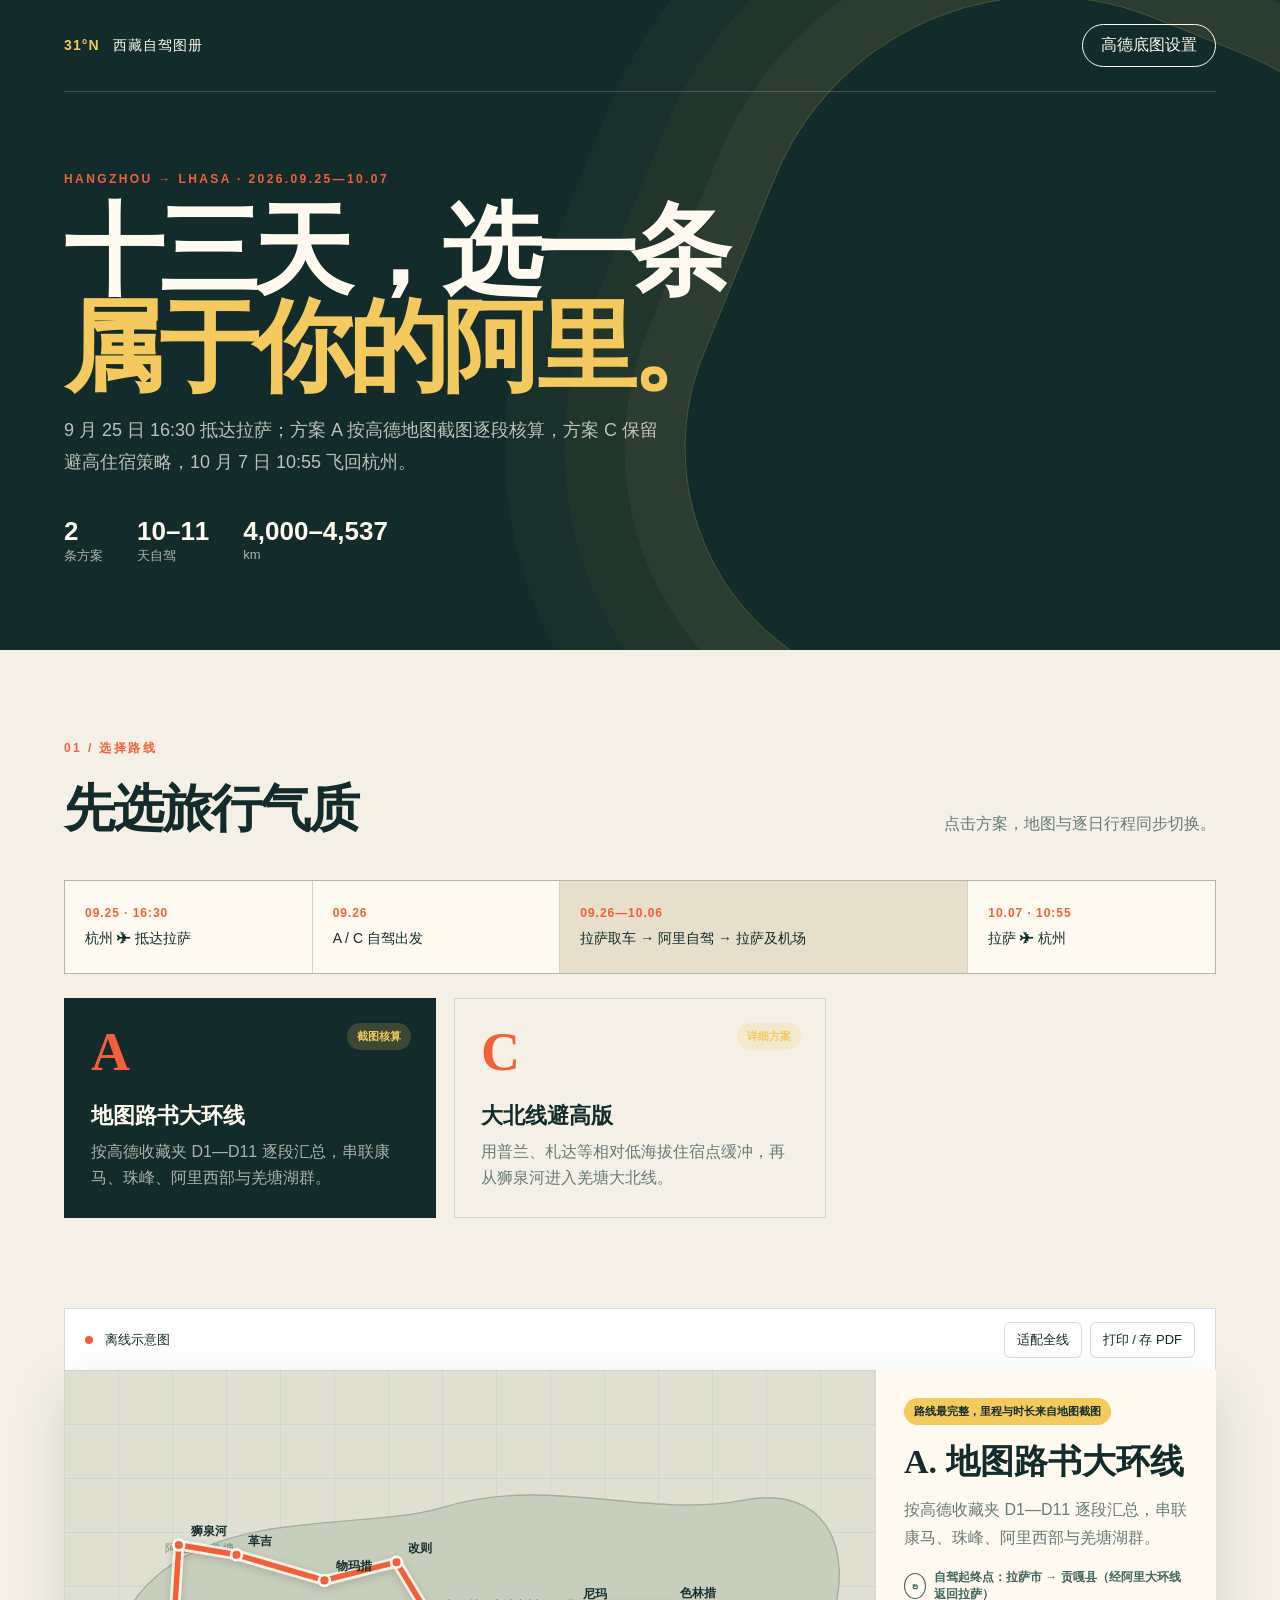
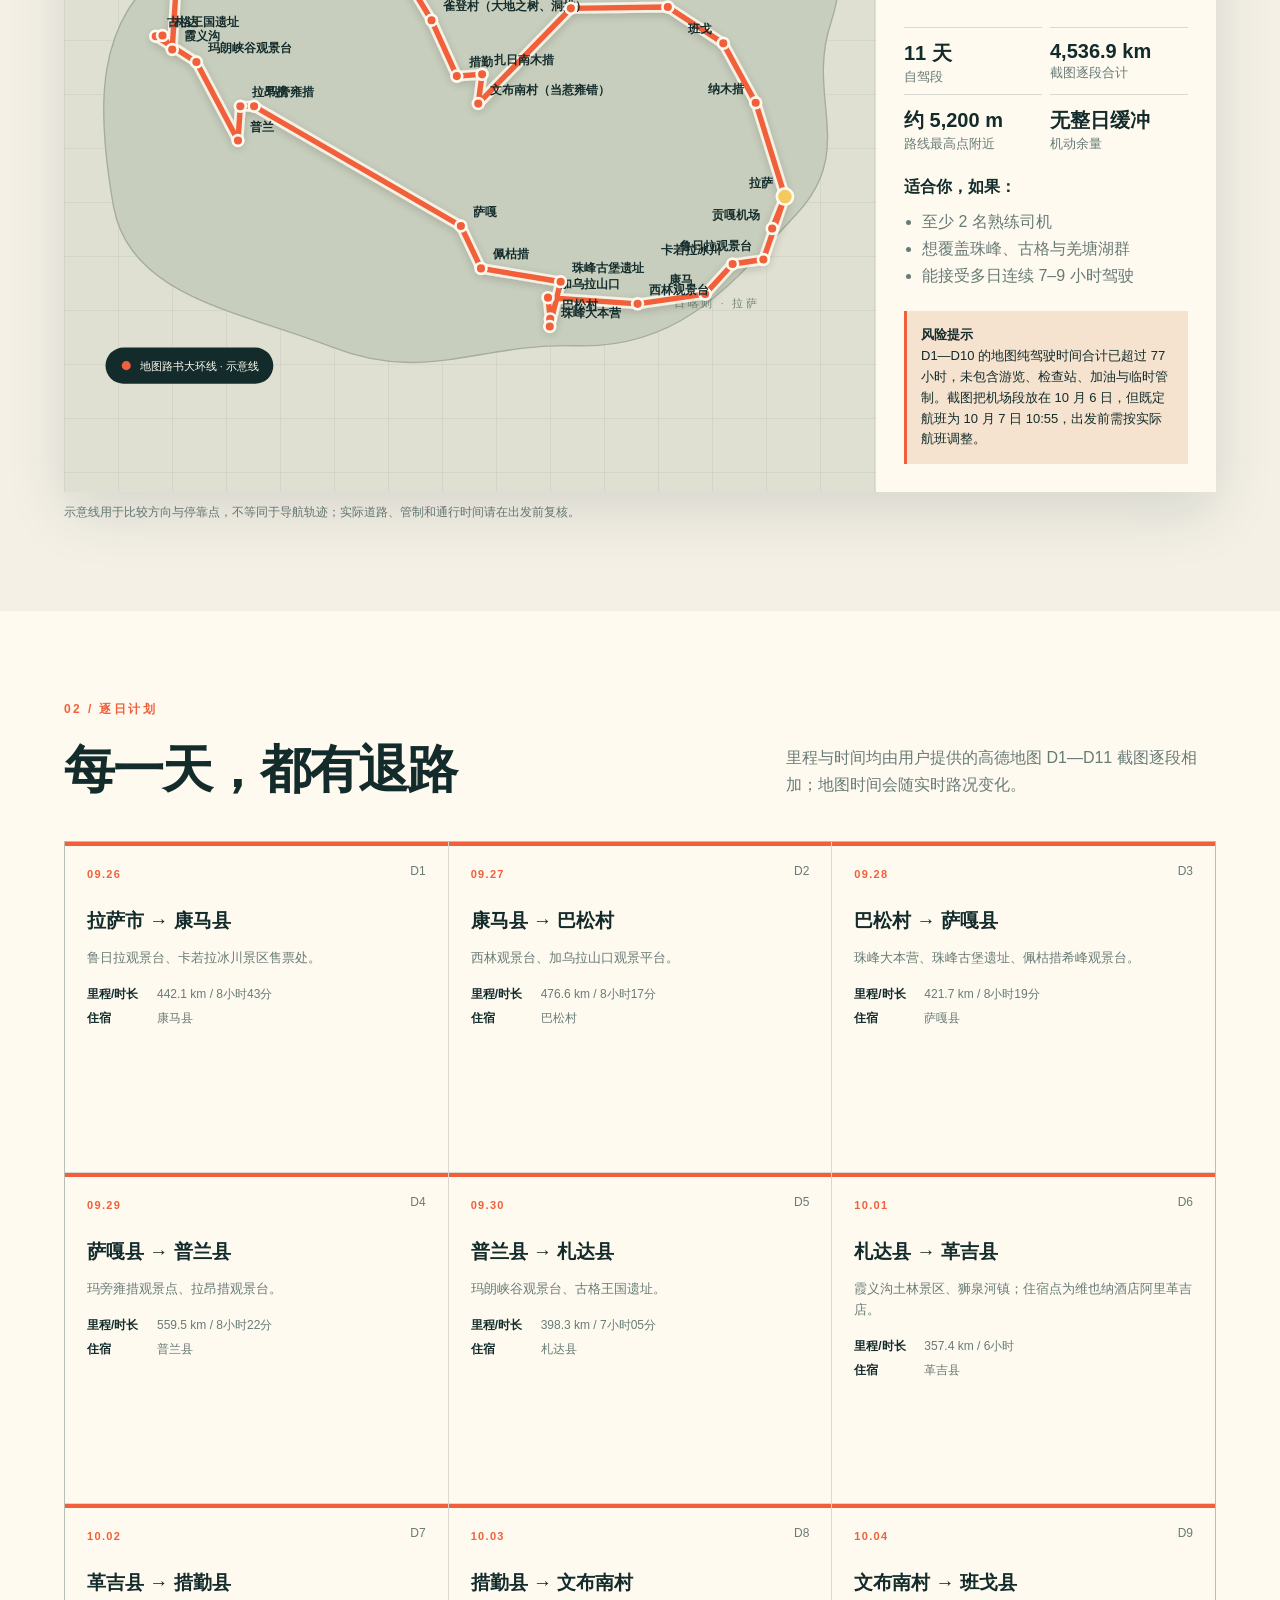
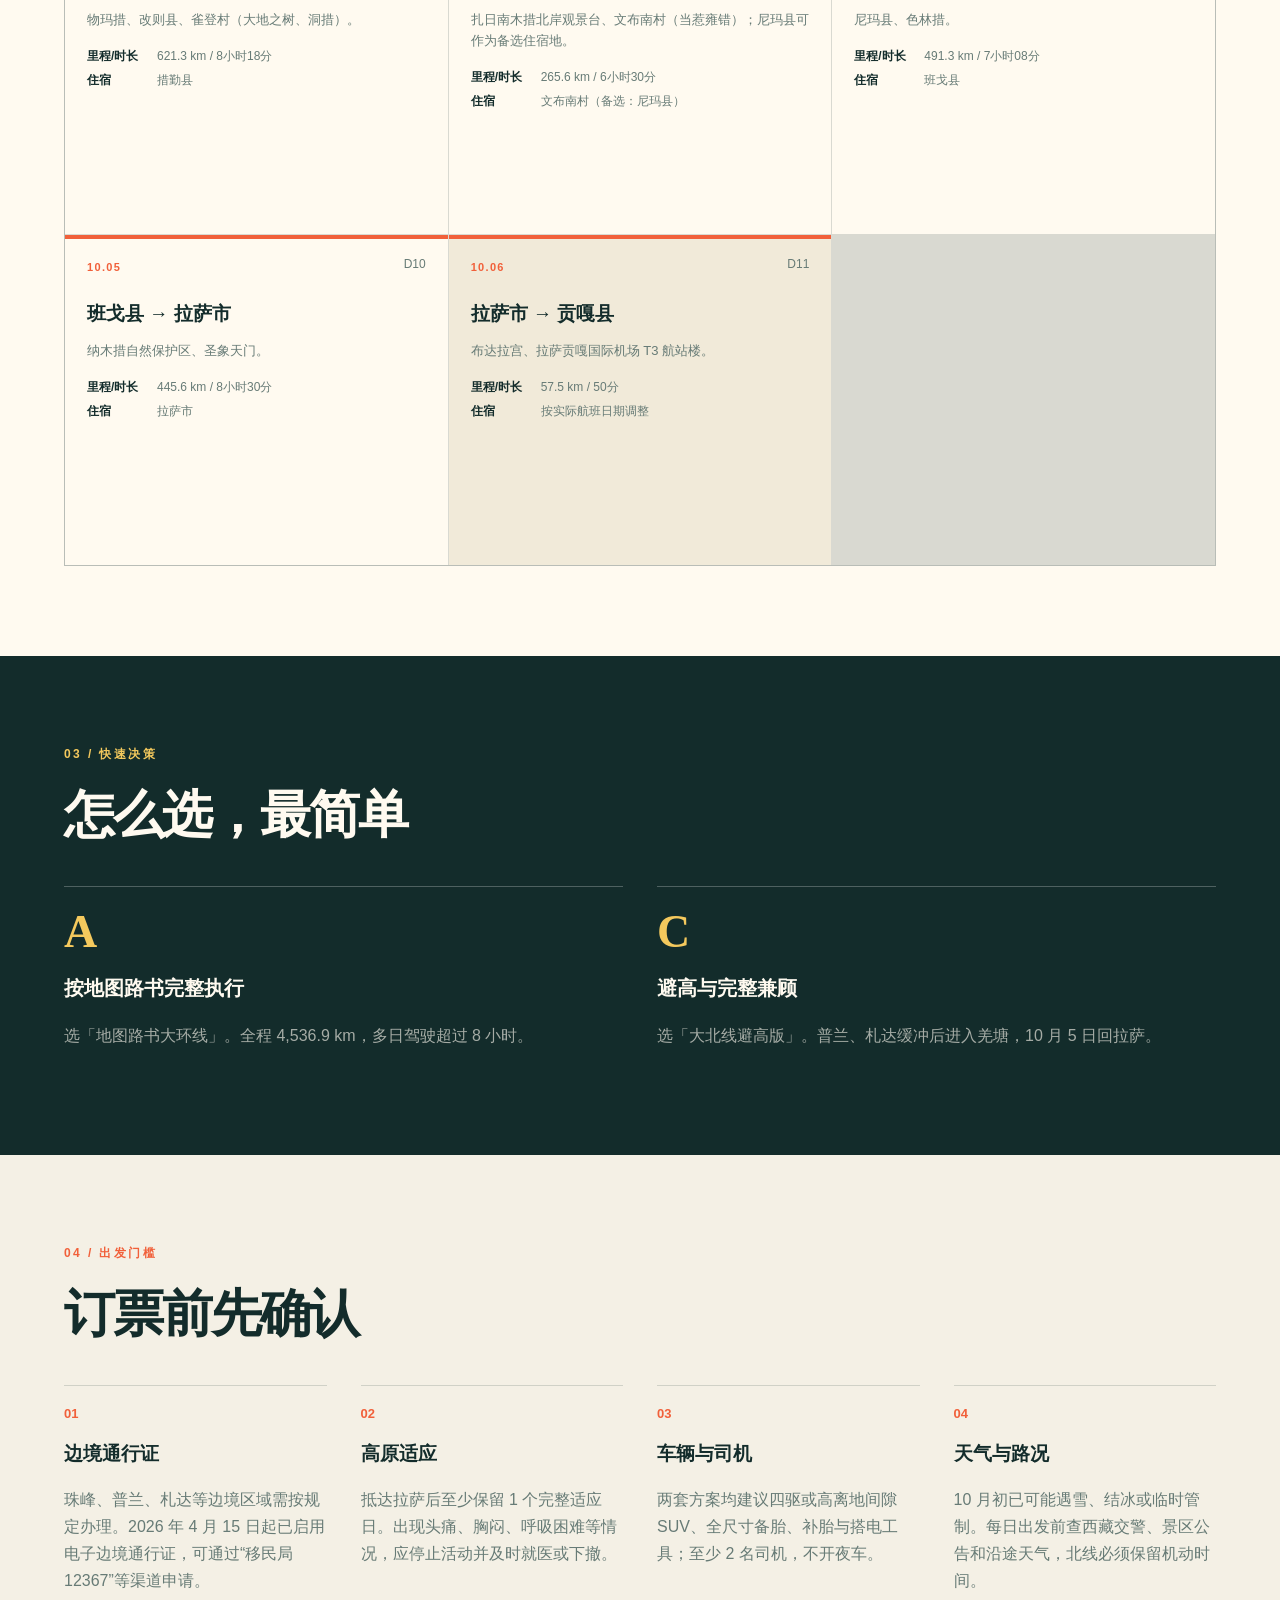
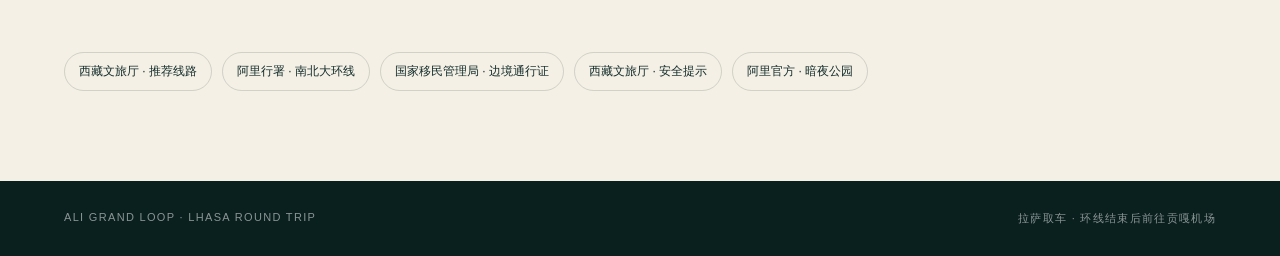
==== tibet/index.html @ b9cb6ad1 "更新西藏阿里自驾路书" ====
<!doctype html>
<html lang="zh-CN">
<head>
  <meta charset="utf-8">
  <meta name="viewport" content="width=device-width, initial-scale=1">
  <meta name="description" content="2026 年国庆杭州出发，拉萨落地自驾阿里大环线两方案对比图。">
  <title>阿里大环线 · 2 份路线选择</title>
  <link rel="preconnect" href="https://webapi.amap.com">
  <link rel="stylesheet" href="styles.css">
</head>
<body>
  <header class="hero">
    <nav class="topbar">
      <div class="brand"><span>31°N</span> 西藏自驾图册</div>
      <button class="ghost" id="amap-settings" type="button">高德底图设置</button>
    </nav>
    <div class="hero-copy">
      <p class="eyebrow">HANGZHOU → LHASA · 2026.09.25—10.07</p>
      <h1>十三天，选一条<br><em>属于你的阿里。</em></h1>
      <p class="lede">9 月 25 日 16:30 抵达拉萨；方案 A 按高德地图截图逐段核算，方案 C 保留避高住宿策略，10 月 7 日 10:55 飞回杭州。</p>
      <div class="hero-stats">
        <span><b>2</b> 条方案</span><span><b>10–11</b> 天自驾</span><span><b>4,000–4,537</b> km</span>
      </div>
    </div>
    <div class="contour" aria-hidden="true"></div>
  </header>

  <main>
    <section class="chooser" aria-labelledby="choose-title">
      <div class="section-head">
        <div><p class="section-no">01 / 选择路线</p><h2 id="choose-title">先选旅行气质</h2></div>
        <p>点击方案，地图与逐日行程同步切换。</p>
      </div>
      <div class="trip-frame" aria-label="固定交通时间框架">
        <div><b>09.25 · 16:30</b><span>杭州 ✈ 抵达拉萨</span></div>
        <div><b>09.26</b><span>A / C 自驾出发</span></div>
        <div class="drive-frame"><b>09.26—10.06</b><span>拉萨取车 → 阿里自驾 → 拉萨及机场</span></div>
        <div><b>10.07 · 10:55</b><span>拉萨 ✈ 杭州</span></div>
      </div>
      <div class="route-tabs" id="route-tabs" role="tablist"></div>
    </section>

    <section class="map-section" aria-label="路线地图">
      <div class="map-toolbar">
        <div>
          <span class="status-dot"></span>
          <span id="map-mode">离线示意图</span>
        </div>
        <div class="map-actions">
          <button id="fit-route" type="button">适配全线</button>
          <button id="print-route" type="button">打印 / 存 PDF</button>
        </div>
      </div>
      <div class="map-shell">
        <div id="schematic-map" aria-label="路线示意地图"></div>
        <div id="amap-container" hidden></div>
        <aside class="route-summary" id="route-summary"></aside>
      </div>
      <p class="map-note">示意线用于比较方向与停靠点，不等同于导航轨迹；实际道路、管制和通行时间请在出发前复核。</p>
    </section>

    <section class="itinerary" aria-labelledby="days-title">
      <div class="section-head">
        <div><p class="section-no">02 / 逐日计划</p><h2 id="days-title">每一天，都有退路</h2></div>
        <p id="itinerary-note"></p>
      </div>
      <div class="day-grid" id="day-grid"></div>
    </section>

    <section class="compare" aria-labelledby="compare-title">
      <div class="section-head light">
        <div><p class="section-no">03 / 快速决策</p><h2 id="compare-title">怎么选，最简单</h2></div>
      </div>
      <div class="compare-grid">
        <article><span>A</span><h3>按地图路书完整执行</h3><p>选「地图路书大环线」。全程 4,536.9 km，多日驾驶超过 8 小时。</p></article>
        <article><span>C</span><h3>避高与完整兼顾</h3><p>选「大北线避高版」。普兰、札达缓冲后进入羌塘，10 月 5 日回拉萨。</p></article>
      </div>
    </section>

    <section class="checklist" aria-labelledby="check-title">
      <div class="section-head">
        <div><p class="section-no">04 / 出发门槛</p><h2 id="check-title">订票前先确认</h2></div>
      </div>
      <div class="check-grid">
        <article><b>01</b><h3>边境通行证</h3><p>珠峰、普兰、札达等边境区域需按规定办理。2026 年 4 月 15 日起已启用电子边境通行证，可通过“移民局 12367”等渠道申请。</p></article>
        <article><b>02</b><h3>高原适应</h3><p>抵达拉萨后至少保留 1 个完整适应日。出现头痛、胸闷、呼吸困难等情况，应停止活动并及时就医或下撤。</p></article>
        <article><b>03</b><h3>车辆与司机</h3><p>两套方案均建议四驱或高离地间隙 SUV、全尺寸备胎、补胎与搭电工具；至少 2 名司机，不开夜车。</p></article>
        <article><b>04</b><h3>天气与路况</h3><p>10 月初已可能遇雪、结冰或临时管制。每日出发前查西藏交警、景区公告和沿途天气，北线必须保留机动时间。</p></article>
      </div>
      <div class="source-row">
        <a href="https://wlt.xizang.gov.cn/xwzx_69/wlyw/wldt/202507/t20250725_491772.html" target="_blank" rel="noreferrer">西藏文旅厅 · 推荐线路</a>
        <a href="https://al.gov.cn/info/1031/23190.htm" target="_blank" rel="noreferrer">阿里行署 · 南北大环线</a>
        <a href="https://s.nia.gov.cn/mps/bszy/dzbjtxz/blzy/202604/t20260414_1001.html" target="_blank" rel="noreferrer">国家移民管理局 · 边境通行证</a>
        <a href="https://wlt.xizang.gov.cn/xwzx_69/tzgg/202607/t20260716_550274.html" target="_blank" rel="noreferrer">西藏文旅厅 · 安全提示</a>
        <a href="https://jx.al.gov.cn/info/1842/31801.htm" target="_blank" rel="noreferrer">阿里官方 · 暗夜公园</a>
      </div>
    </section>
  </main>

  <footer><span>ALI GRAND LOOP · LHASA ROUND TRIP</span><span>拉萨取车 · 环线结束后前往贡嘎机场</span></footer>

  <dialog id="settings-dialog">
    <form method="dialog" id="settings-form">
      <button class="dialog-close" value="cancel" aria-label="关闭">×</button>
      <p class="section-no">可选增强</p>
      <h2>启用高德真实底图</h2>
      <p>密钥只保存在此浏览器的 localStorage。个人本地预览可用；公开部署请改用后端代理，避免暴露安全密钥。</p>
      <label>Web 端 Key<input id="amap-key" autocomplete="off" placeholder="在高德开放平台创建 Web 端 JS API Key"></label>
      <label>安全密钥 securityJsCode<input id="amap-secret" autocomplete="off" placeholder="与 Key 配套的安全密钥"></label>
      <div class="dialog-actions"><button value="cancel" class="ghost">继续用示意图</button><button value="default" id="enable-amap">启用高德</button></div>
      <p class="form-error" id="form-error" role="alert"></p>
    </form>
  </dialog>

  <script src="https://webapi.amap.com/loader.js"></script>
  <script src="app.js"></script>
</body>
</html>
---- tibet/styles.css ----
:root {
  --ink: #132c2b;
  --paper: #f4f0e5;
  --cream: #fffaf0;
  --orange: #f1603a;
  --yellow: #f4c95d;
  --blue: #467f8f;
  --green: #41675c;
  --muted: #677b76;
  --line: rgba(19, 44, 43, .16);
  --shadow: 0 20px 55px rgba(19, 44, 43, .13);
}

* { box-sizing: border-box; }
html { scroll-behavior: smooth; }
body { margin: 0; color: var(--ink); background: var(--paper); font-family: Inter, "PingFang SC", "Microsoft YaHei", sans-serif; }
button, input { font: inherit; }
button { cursor: pointer; }

.hero { min-height: 650px; color: #fffaf0; background: var(--ink); position: relative; overflow: hidden; padding: 0 max(5vw, 28px); }
.topbar { height: 92px; display: flex; align-items: center; justify-content: space-between; border-bottom: 1px solid rgba(255,255,255,.18); position: relative; z-index: 2; }
.brand { font-size: 14px; letter-spacing: .08em; text-transform: uppercase; }
.brand span { color: var(--yellow); font-weight: 800; margin-right: 8px; }
.ghost { border: 1px solid currentColor; color: inherit; background: transparent; border-radius: 999px; padding: 10px 18px; }
.hero-copy { position: relative; z-index: 2; width: min(760px, 92%); padding: 80px 0 70px; }
.eyebrow, .section-no { margin: 0 0 18px; color: var(--orange); font-size: 12px; font-weight: 800; letter-spacing: .2em; text-transform: uppercase; }
h1 { margin: 0; font-family: "Songti SC", STSong, serif; font-size: clamp(54px, 7.8vw, 108px); font-weight: 600; line-height: .96; letter-spacing: -.055em; }
h1 em { color: var(--yellow); font-style: normal; }
.lede { max-width: 610px; font-size: 18px; line-height: 1.8; color: rgba(255,250,240,.72); }
.hero-stats { display: flex; flex-wrap: wrap; gap: 12px 34px; margin-top: 38px; }
.hero-stats span { color: rgba(255,250,240,.65); font-size: 13px; }
.hero-stats b { display: block; color: #fffaf0; font-size: 26px; }
.contour { position: absolute; width: 730px; height: 730px; right: -170px; top: 18px; border: 1px solid rgba(244,201,93,.25); border-radius: 46% 54% 61% 39%; transform: rotate(22deg); box-shadow: 0 0 0 60px rgba(244,201,93,.05), 0 0 0 120px rgba(244,201,93,.035), 0 0 0 180px rgba(244,201,93,.025); }

main > section { padding: 90px max(5vw, 28px); }
.section-head { display: flex; justify-content: space-between; align-items: end; gap: 30px; margin-bottom: 36px; }
.section-head h2, dialog h2 { margin: 0; font-family: "Songti SC", STSong, serif; font-size: clamp(34px, 4vw, 58px); font-weight: 600; letter-spacing: -.04em; }
.section-head > p { max-width: 430px; margin: 0 0 7px; color: var(--muted); line-height: 1.7; }
.trip-frame { display: grid; grid-template-columns: 1fr 1fr 1.65fr 1fr; gap: 1px; margin: 0 0 24px; background: var(--line); border: 1px solid var(--line); }
.trip-frame div { min-height: 92px; padding: 18px 20px; background: var(--cream); display: flex; flex-direction: column; justify-content: center; gap: 8px; }
.trip-frame .drive-frame { background: #e7dfcb; }
.trip-frame b { color: var(--orange); font-size: 12px; letter-spacing: .08em; }
.trip-frame span { font-size: 14px; line-height: 1.45; }
.route-tabs { display: grid; grid-template-columns: repeat(3, 1fr); gap: 18px; }
.route-tab { text-align: left; min-height: 220px; border: 1px solid var(--line); background: transparent; padding: 26px; color: var(--ink); transition: .2s ease; position: relative; }
.route-tab:hover { transform: translateY(-4px); box-shadow: var(--shadow); }
.route-tab[aria-selected="true"] { color: var(--cream); background: var(--ink); border-color: var(--ink); }
.route-tab .letter { font: 700 54px/1 "Songti SC", serif; color: var(--orange); }
.route-tab h3 { margin: 22px 0 8px; font-size: 22px; }
.route-tab p { margin: 0; color: var(--muted); line-height: 1.6; }
.route-tab[aria-selected="true"] p { color: rgba(255,250,240,.65); }
.route-tab .tag { position: absolute; top: 24px; right: 24px; padding: 6px 10px; border-radius: 999px; background: rgba(244,201,93,.18); color: var(--yellow); font-size: 11px; font-weight: 800; }

.map-section { padding-top: 0; }
.map-toolbar { height: 62px; background: #fff; border: 1px solid var(--line); border-bottom: 0; display: flex; align-items: center; justify-content: space-between; padding: 0 20px; font-size: 13px; }
.status-dot { display: inline-block; width: 8px; height: 8px; background: var(--orange); border-radius: 50%; margin-right: 8px; }
.map-actions { display: flex; gap: 8px; }
.map-actions button { border: 1px solid var(--line); background: #fff; border-radius: 6px; padding: 8px 12px; color: var(--ink); }
.map-shell { min-height: 660px; background: #ded8c7; position: relative; display: grid; grid-template-columns: minmax(0, 1fr) 340px; overflow: hidden; box-shadow: var(--shadow); }
#schematic-map, #amap-container { min-height: 660px; position: relative; }
#schematic-map { background: #dfe0d2; overflow: hidden; }
#schematic-map::before { content: ""; position: absolute; inset: 0; background-image: linear-gradient(rgba(19,44,43,.06) 1px, transparent 1px), linear-gradient(90deg, rgba(19,44,43,.06) 1px, transparent 1px); background-size: 54px 54px; }
.map-svg { width: 100%; height: 100%; min-height: 660px; display: block; position: relative; z-index: 1; }
.route-summary { background: var(--cream); padding: 28px; z-index: 3; overflow: auto; }
.route-summary .badge { display: inline-flex; padding: 6px 10px; background: var(--yellow); font-size: 11px; font-weight: 800; border-radius: 999px; }
.route-summary h3 { margin: 18px 0 10px; font-family: "Songti SC", serif; font-size: 34px; line-height: 1.1; }
.route-summary .desc { color: var(--muted); line-height: 1.7; }
.round-trip { display: flex; align-items: center; gap: 8px; margin: 18px 0 0; font-size: 12px; font-weight: 800; color: var(--green); }
.round-trip::before { content: "↻"; width: 24px; height: 24px; display: grid; place-items: center; border: 1px solid currentColor; border-radius: 50%; }
.metric-row { display: grid; grid-template-columns: 1fr 1fr; gap: 8px; margin: 24px 0; }
.metric { border-top: 1px solid var(--line); padding-top: 12px; }
.metric b { display: block; font-size: 20px; }
.metric small { color: var(--muted); }
.route-summary h4 { margin: 24px 0 10px; }
.route-summary ul { margin: 0; padding-left: 18px; color: var(--muted); line-height: 1.7; }
.route-summary .warning { margin-top: 22px; padding: 14px; background: #f5e2cf; border-left: 3px solid var(--orange); font-size: 13px; line-height: 1.6; }
.map-note { color: var(--muted); font-size: 12px; margin: 12px 0 0; }

.itinerary { background: var(--cream); }
.day-grid { display: grid; grid-template-columns: repeat(3, minmax(0, 1fr)); gap: 1px; background: var(--line); border: 1px solid var(--line); }
.day-card { min-height: 330px; padding: 22px; background: var(--cream); position: relative; }
.day-card::before { content: ""; position: absolute; top: 0; left: 0; right: 0; height: 4px; background: var(--route-color); }
.day-card .date { color: var(--orange); font-size: 11px; letter-spacing: .12em; font-weight: 800; }
.day-card .day-no { float: right; color: var(--muted); font-size: 12px; }
.day-card h3 { margin: 26px 0 9px; font-size: 19px; line-height: 1.42; }
.day-card p { color: var(--muted); font-size: 13px; line-height: 1.6; }
.day-card .detail-list { display: grid; gap: 7px; margin-top: 17px; font-size: 12px; }
.day-card .detail-list div { display: grid; grid-template-columns: 62px 1fr; gap: 8px; }
.day-card .detail-list b { color: var(--ink); }
.day-card .detail-list span { color: var(--muted); line-height: 1.45; }
.day-card .strategy { margin: 16px 0 0; padding: 10px 11px; background: #edf0e8; color: var(--green); border-left: 2px solid var(--green); font-size: 12px; line-height: 1.55; }
.day-card.transit { background: #f1ead9; }
.day-card.buffer { background: #e4ece8; }

.compare { background: var(--ink); color: var(--cream); }
.section-head.light .section-no { color: var(--yellow); }
.compare-grid { display: grid; grid-template-columns: repeat(2, 1fr); gap: 34px; }
.compare-grid article { border-top: 1px solid rgba(255,255,255,.25); padding-top: 22px; }
.compare-grid span { color: var(--yellow); font: 600 46px/1 "Songti SC", serif; }
.compare-grid h3 { font-size: 20px; }
.compare-grid p { color: rgba(255,250,240,.62); line-height: 1.7; }
.check-grid { display: grid; grid-template-columns: repeat(4, 1fr); gap: 34px; }
.check-grid article { border-top: 1px solid var(--line); padding-top: 18px; }
.check-grid b { color: var(--orange); font-size: 13px; }
.check-grid p { color: var(--muted); line-height: 1.7; }
.source-row { display: flex; flex-wrap: wrap; gap: 10px; margin-top: 42px; }
.source-row a { color: var(--ink); text-decoration: none; padding: 10px 14px; border: 1px solid var(--line); border-radius: 999px; font-size: 12px; }
.source-row a:hover { border-color: var(--orange); color: var(--orange); }
footer { display: flex; justify-content: space-between; gap: 20px; padding: 30px max(5vw, 28px); background: #0a201f; color: rgba(255,255,255,.52); font-size: 11px; letter-spacing: .12em; }

dialog { width: min(560px, calc(100vw - 32px)); border: 0; padding: 34px; color: var(--ink); background: var(--cream); box-shadow: 0 30px 80px rgba(0,0,0,.28); }
dialog::backdrop { background: rgba(8,28,27,.7); backdrop-filter: blur(5px); }
dialog p { color: var(--muted); line-height: 1.6; }
dialog label { display: block; margin: 20px 0; font-weight: 700; }
dialog input { display: block; width: 100%; margin-top: 8px; border: 1px solid var(--line); background: #fff; padding: 13px; }
.dialog-close { position: absolute; right: 18px; top: 14px; border: 0; background: transparent; font-size: 26px; }
.dialog-actions { display: flex; justify-content: flex-end; gap: 10px; margin-top: 26px; }
.dialog-actions button { border: 1px solid var(--ink); background: var(--ink); color: var(--cream); border-radius: 999px; padding: 11px 18px; }
.dialog-actions .ghost { background: transparent; color: var(--ink); }
.form-error { min-height: 20px; color: #a73324; font-size: 12px; }

@media (max-width: 980px) {
  .route-tabs, .compare-grid { grid-template-columns: 1fr; }
  .trip-frame { grid-template-columns: 1fr 1fr; }
  .map-shell { grid-template-columns: 1fr; }
  .route-summary { max-height: none; }
  .day-grid { grid-template-columns: repeat(2, 1fr); }
  .check-grid { grid-template-columns: repeat(2, 1fr); }
  .contour { right: -430px; }
}
@media (max-width: 620px) {
  .hero { min-height: 600px; }
  .hero-copy { padding-top: 70px; }
  .topbar { height: 74px; }
  .section-head { align-items: start; flex-direction: column; }
  .day-grid, .check-grid { grid-template-columns: 1fr; }
  .trip-frame { grid-template-columns: 1fr; }
  .trip-frame div { min-height: 76px; }
  .day-card { min-height: 290px; }
  .map-actions button:first-child { display: none; }
  footer { flex-direction: column; }
}

@media print {
  .hero { min-height: 0; padding-bottom: 28px; }
  .hero-copy { padding: 35px 0; }
  .topbar, .route-tabs, .map-toolbar, .compare, .checklist, footer { display: none !important; }
  main > section { padding: 24px; }
  .chooser { padding-bottom: 0; }
  .chooser .section-head { margin-bottom: 0; }
  .map-shell { min-height: 470px; grid-template-columns: 1fr 280px; box-shadow: none; }
  #schematic-map, #amap-container, .map-svg { min-height: 470px; }
  .day-grid { grid-template-columns: repeat(3, 1fr); }
  .day-card { min-height: 260px; padding: 14px; break-inside: avoid; }
}
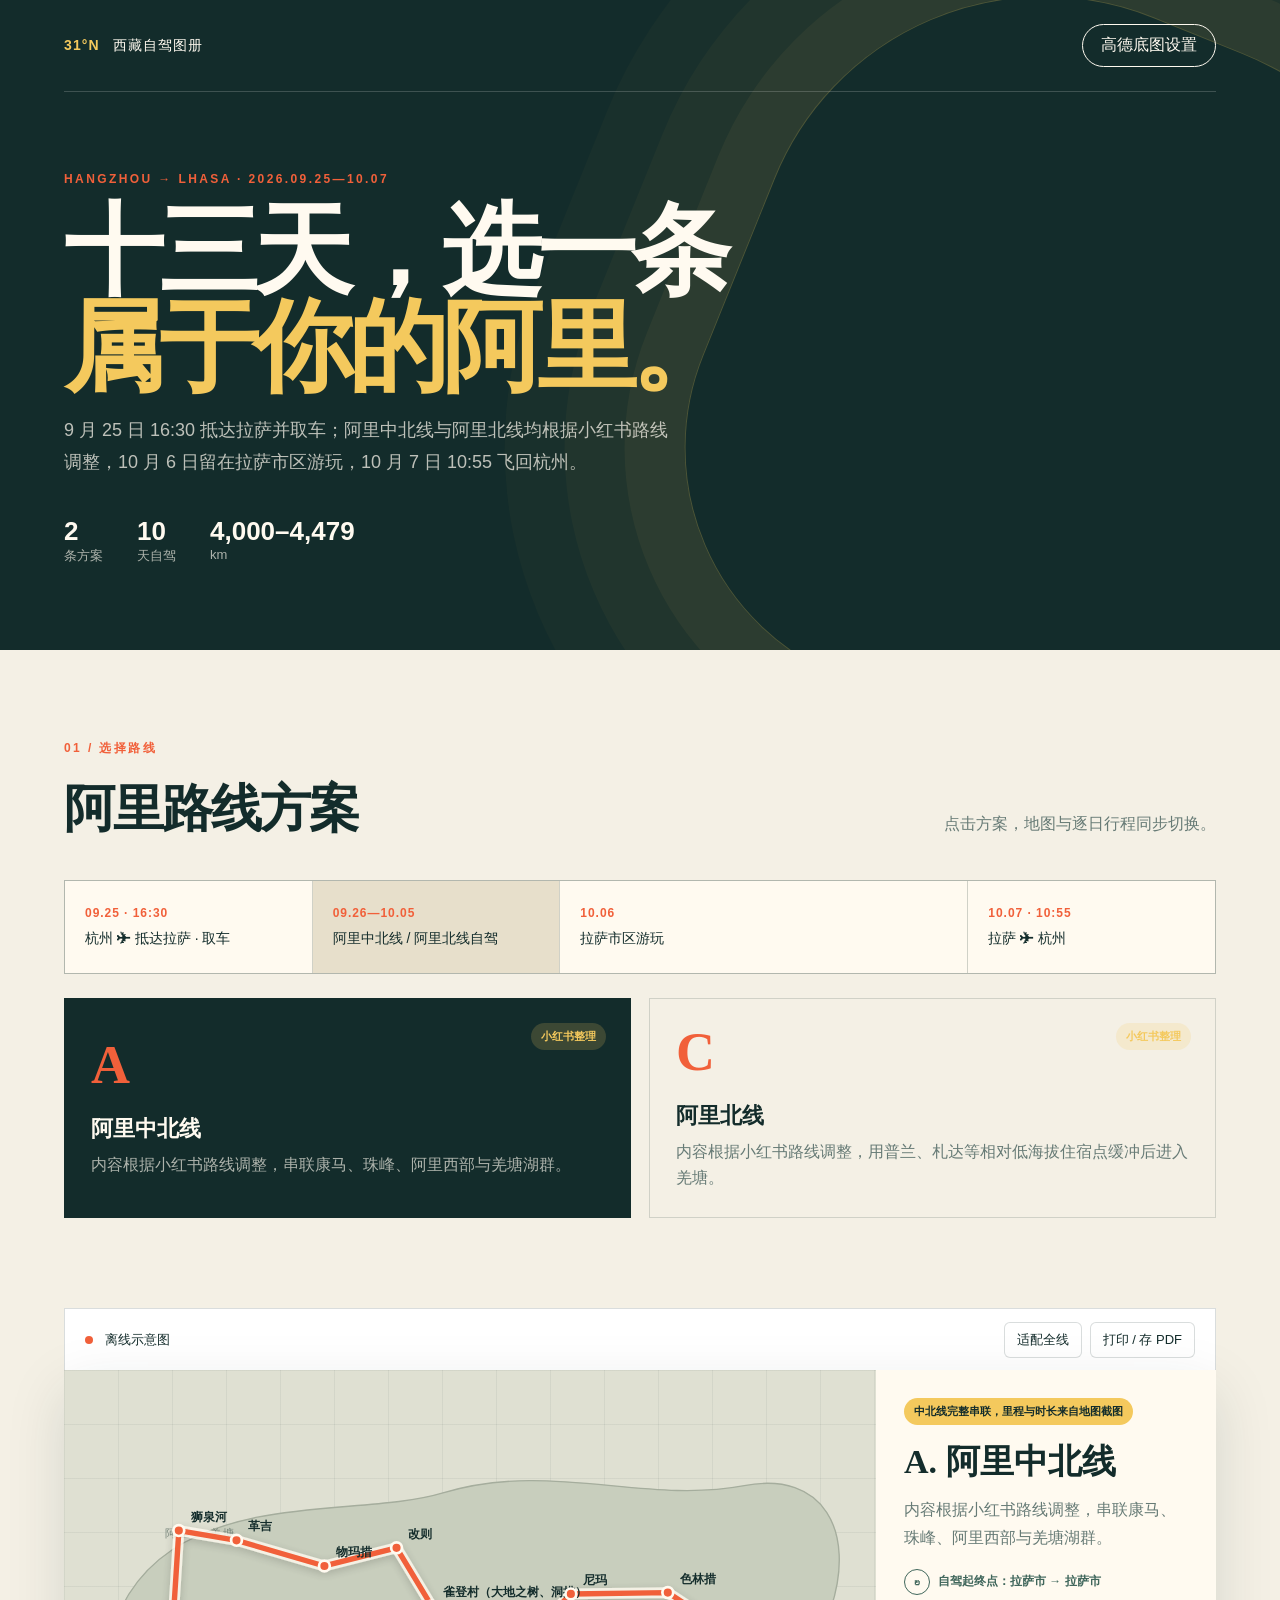
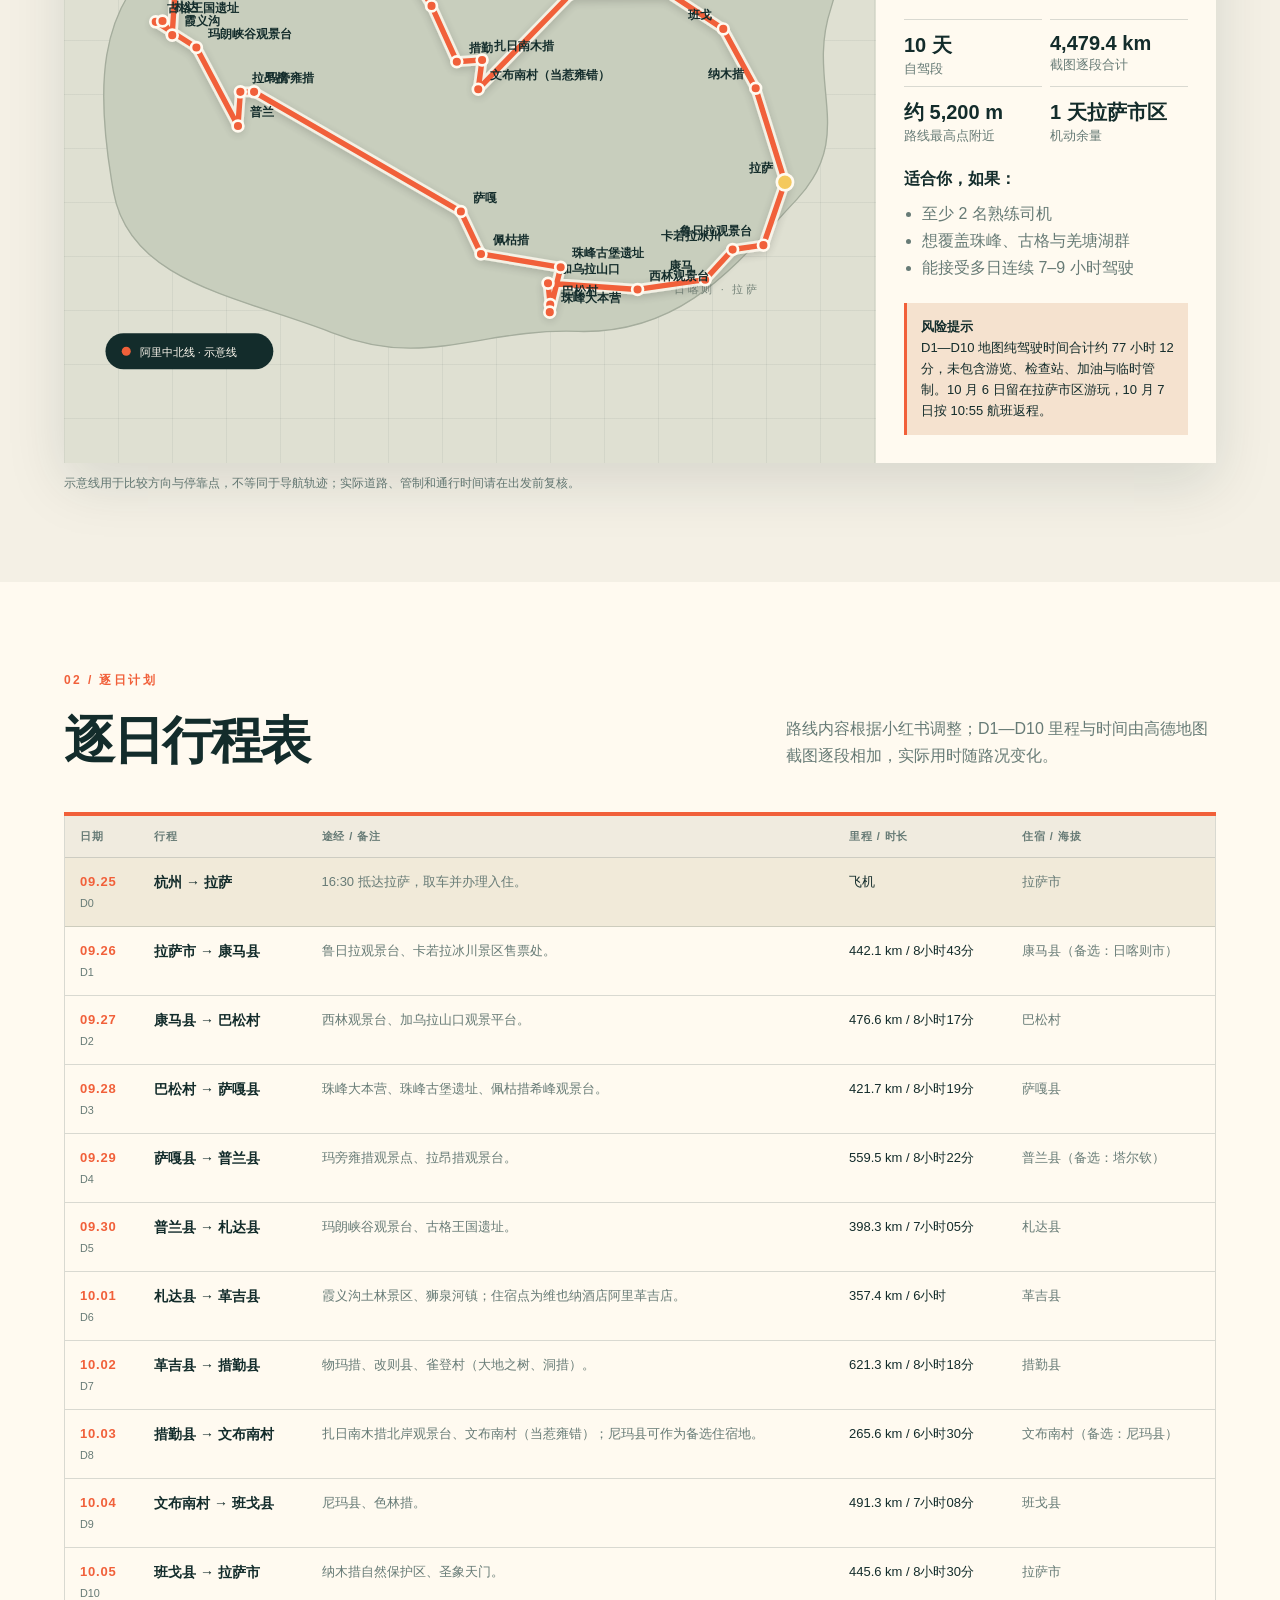
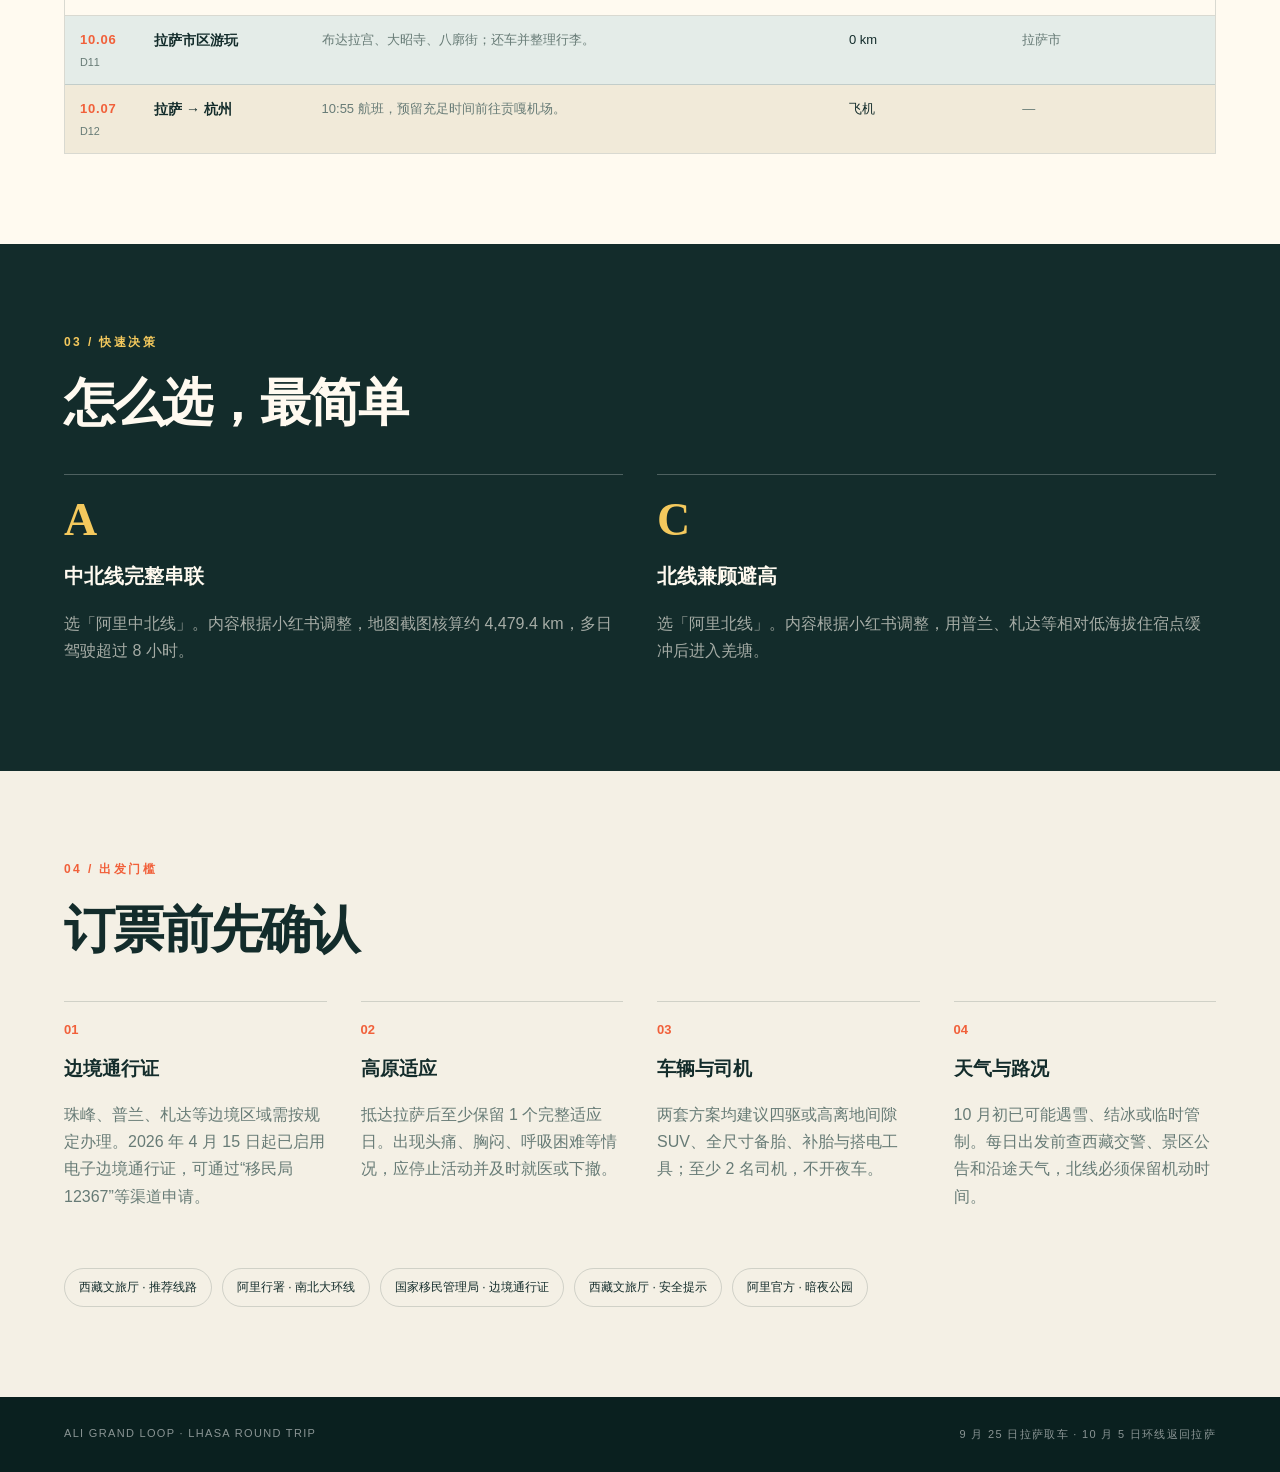
==== commit 2943e028: "更新阿里自驾路线与逐日行程表" ====
--- a/tibet/index.html
+++ b/tibet/index.html
@@ -17,9 +17,9 @@
     <div class="hero-copy">
       <p class="eyebrow">HANGZHOU → LHASA · 2026.09.25—10.07</p>
       <h1>十三天，选一条<br><em>属于你的阿里。</em></h1>
-      <p class="lede">9 月 25 日 16:30 抵达拉萨；方案 A 按高德地图截图逐段核算，方案 C 保留避高住宿策略，10 月 7 日 10:55 飞回杭州。</p>
+      <p class="lede">9 月 25 日 16:30 抵达拉萨并取车；阿里中北线与阿里北线均根据小红书路线调整，10 月 6 日留在拉萨市区游玩，10 月 7 日 10:55 飞回杭州。</p>
       <div class="hero-stats">
-        <span><b>2</b> 条方案</span><span><b>10–11</b> 天自驾</span><span><b>4,000–4,537</b> km</span>
+        <span><b>2</b> 条方案</span><span><b>10</b> 天自驾</span><span><b>4,000–4,479</b> km</span>
       </div>
     </div>
     <div class="contour" aria-hidden="true"></div>
@@ -28,13 +28,13 @@
   <main>
     <section class="chooser" aria-labelledby="choose-title">
       <div class="section-head">
-        <div><p class="section-no">01 / 选择路线</p><h2 id="choose-title">先选旅行气质</h2></div>
+        <div><p class="section-no">01 / 选择路线</p><h2 id="choose-title">阿里路线方案</h2></div>
         <p>点击方案，地图与逐日行程同步切换。</p>
       </div>
       <div class="trip-frame" aria-label="固定交通时间框架">
-        <div><b>09.25 · 16:30</b><span>杭州 ✈ 抵达拉萨</span></div>
-        <div><b>09.26</b><span>A / C 自驾出发</span></div>
-        <div class="drive-frame"><b>09.26—10.06</b><span>拉萨取车 → 阿里自驾 → 拉萨及机场</span></div>
+        <div><b>09.25 · 16:30</b><span>杭州 ✈ 抵达拉萨 · 取车</span></div>
+        <div class="drive-frame"><b>09.26—10.05</b><span>阿里中北线 / 阿里北线自驾</span></div>
+        <div><b>10.06</b><span>拉萨市区游玩</span></div>
         <div><b>10.07 · 10:55</b><span>拉萨 ✈ 杭州</span></div>
       </div>
       <div class="route-tabs" id="route-tabs" role="tablist"></div>
@@ -61,10 +61,10 @@
 
     <section class="itinerary" aria-labelledby="days-title">
       <div class="section-head">
-        <div><p class="section-no">02 / 逐日计划</p><h2 id="days-title">每一天，都有退路</h2></div>
+        <div><p class="section-no">02 / 逐日计划</p><h2 id="days-title">逐日行程表</h2></div>
         <p id="itinerary-note"></p>
       </div>
-      <div class="day-grid" id="day-grid"></div>
+      <div id="day-grid"></div>
     </section>
 
     <section class="compare" aria-labelledby="compare-title">
@@ -72,8 +72,8 @@
         <div><p class="section-no">03 / 快速决策</p><h2 id="compare-title">怎么选，最简单</h2></div>
       </div>
       <div class="compare-grid">
-        <article><span>A</span><h3>按地图路书完整执行</h3><p>选「地图路书大环线」。全程 4,536.9 km，多日驾驶超过 8 小时。</p></article>
-        <article><span>C</span><h3>避高与完整兼顾</h3><p>选「大北线避高版」。普兰、札达缓冲后进入羌塘，10 月 5 日回拉萨。</p></article>
+        <article><span>A</span><h3>中北线完整串联</h3><p>选「阿里中北线」。内容根据小红书调整，地图截图核算约 4,479.4 km，多日驾驶超过 8 小时。</p></article>
+        <article><span>C</span><h3>北线兼顾避高</h3><p>选「阿里北线」。内容根据小红书调整，用普兰、札达等相对低海拔住宿点缓冲后进入羌塘。</p></article>
       </div>
     </section>
 
@@ -97,7 +97,7 @@
     </section>
   </main>
 
-  <footer><span>ALI GRAND LOOP · LHASA ROUND TRIP</span><span>拉萨取车 · 环线结束后前往贡嘎机场</span></footer>
+  <footer><span>ALI GRAND LOOP · LHASA ROUND TRIP</span><span>9 月 25 日拉萨取车 · 10 月 5 日环线返回拉萨</span></footer>
 
   <dialog id="settings-dialog">
     <form method="dialog" id="settings-form">
--- a/tibet/styles.css
+++ b/tibet/styles.css
@@ -41,7 +41,7 @@
 .trip-frame .drive-frame { background: #e7dfcb; }
 .trip-frame b { color: var(--orange); font-size: 12px; letter-spacing: .08em; }
 .trip-frame span { font-size: 14px; line-height: 1.45; }
-.route-tabs { display: grid; grid-template-columns: repeat(3, 1fr); gap: 18px; }
+.route-tabs { display: grid; grid-template-columns: repeat(2, 1fr); gap: 18px; }
 .route-tab { text-align: left; min-height: 220px; border: 1px solid var(--line); background: transparent; padding: 26px; color: var(--ink); transition: .2s ease; position: relative; }
 .route-tab:hover { transform: translateY(-4px); box-shadow: var(--shadow); }
 .route-tab[aria-selected="true"] { color: var(--cream); background: var(--ink); border-color: var(--ink); }
@@ -77,20 +77,20 @@
 .map-note { color: var(--muted); font-size: 12px; margin: 12px 0 0; }
 
 .itinerary { background: var(--cream); }
-.day-grid { display: grid; grid-template-columns: repeat(3, minmax(0, 1fr)); gap: 1px; background: var(--line); border: 1px solid var(--line); }
-.day-card { min-height: 330px; padding: 22px; background: var(--cream); position: relative; }
-.day-card::before { content: ""; position: absolute; top: 0; left: 0; right: 0; height: 4px; background: var(--route-color); }
-.day-card .date { color: var(--orange); font-size: 11px; letter-spacing: .12em; font-weight: 800; }
-.day-card .day-no { float: right; color: var(--muted); font-size: 12px; }
-.day-card h3 { margin: 26px 0 9px; font-size: 19px; line-height: 1.42; }
-.day-card p { color: var(--muted); font-size: 13px; line-height: 1.6; }
-.day-card .detail-list { display: grid; gap: 7px; margin-top: 17px; font-size: 12px; }
-.day-card .detail-list div { display: grid; grid-template-columns: 62px 1fr; gap: 8px; }
-.day-card .detail-list b { color: var(--ink); }
-.day-card .detail-list span { color: var(--muted); line-height: 1.45; }
-.day-card .strategy { margin: 16px 0 0; padding: 10px 11px; background: #edf0e8; color: var(--green); border-left: 2px solid var(--green); font-size: 12px; line-height: 1.55; }
-.day-card.transit { background: #f1ead9; }
-.day-card.buffer { background: #e4ece8; }
+#day-grid { border-top: 4px solid var(--route-color); }
+.itinerary-table-wrap { overflow-x: auto; border: 1px solid var(--line); border-top: 0; }
+.itinerary-table { width: 100%; min-width: 920px; border-collapse: collapse; background: var(--cream); font-size: 13px; }
+.itinerary-table th { padding: 13px 15px; text-align: left; color: var(--muted); background: #f0ebdf; border-bottom: 1px solid var(--line); font-size: 11px; letter-spacing: .08em; white-space: nowrap; }
+.itinerary-table td { padding: 14px 15px; border-bottom: 1px solid var(--line); vertical-align: top; color: var(--muted); line-height: 1.55; }
+.itinerary-table tbody tr:last-child td { border-bottom: 0; }
+.itinerary-table tbody tr:hover td { background: rgba(244,201,93,.08); }
+.itinerary-table tr.transit td { background: #f1ead9; }
+.itinerary-table tr.buffer td { background: #e4ece8; }
+.itinerary-table strong { color: var(--ink); font-size: 14px; }
+.itinerary-table small { display: block; margin-top: 3px; color: var(--muted); }
+.itinerary-table .table-date { color: var(--orange); font-weight: 800; letter-spacing: .06em; white-space: nowrap; }
+.itinerary-table .table-note { margin-top: 5px; color: var(--green); }
+.itinerary-table .nowrap { white-space: nowrap; color: var(--ink); }
 
 .compare { background: var(--ink); color: var(--cream); }
 .section-head.light .section-no { color: var(--yellow); }
@@ -124,7 +124,6 @@
   .trip-frame { grid-template-columns: 1fr 1fr; }
   .map-shell { grid-template-columns: 1fr; }
   .route-summary { max-height: none; }
-  .day-grid { grid-template-columns: repeat(2, 1fr); }
   .check-grid { grid-template-columns: repeat(2, 1fr); }
   .contour { right: -430px; }
 }
@@ -133,10 +132,10 @@
   .hero-copy { padding-top: 70px; }
   .topbar { height: 74px; }
   .section-head { align-items: start; flex-direction: column; }
-  .day-grid, .check-grid { grid-template-columns: 1fr; }
+  .check-grid { grid-template-columns: 1fr; }
   .trip-frame { grid-template-columns: 1fr; }
   .trip-frame div { min-height: 76px; }
-  .day-card { min-height: 290px; }
+  .itinerary-table { min-width: 780px; }
   .map-actions button:first-child { display: none; }
   footer { flex-direction: column; }
 }
@@ -150,6 +149,7 @@
   .chooser .section-head { margin-bottom: 0; }
   .map-shell { min-height: 470px; grid-template-columns: 1fr 280px; box-shadow: none; }
   #schematic-map, #amap-container, .map-svg { min-height: 470px; }
-  .day-grid { grid-template-columns: repeat(3, 1fr); }
-  .day-card { min-height: 260px; padding: 14px; break-inside: avoid; }
+  .itinerary-table-wrap { overflow: visible; }
+  .itinerary-table { min-width: 0; font-size: 10px; }
+  .itinerary-table th, .itinerary-table td { padding: 7px 8px; }
 }
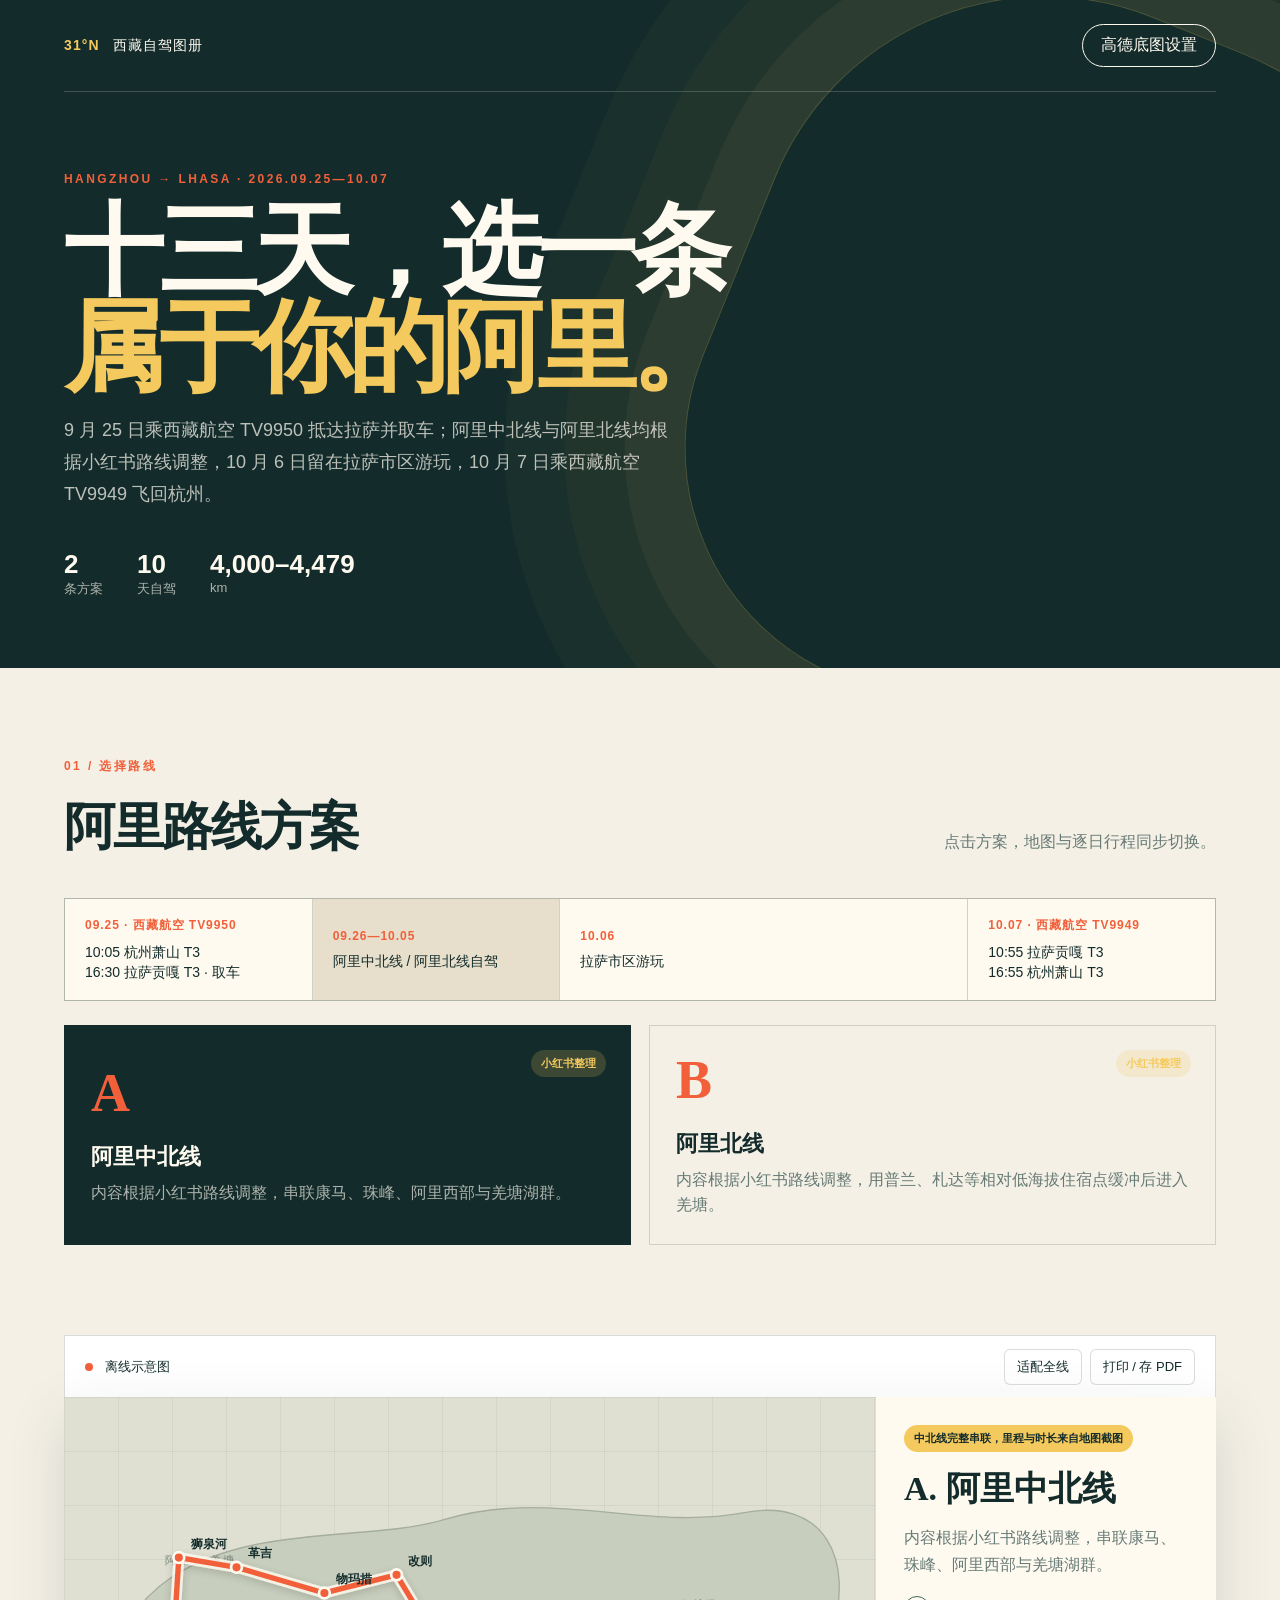
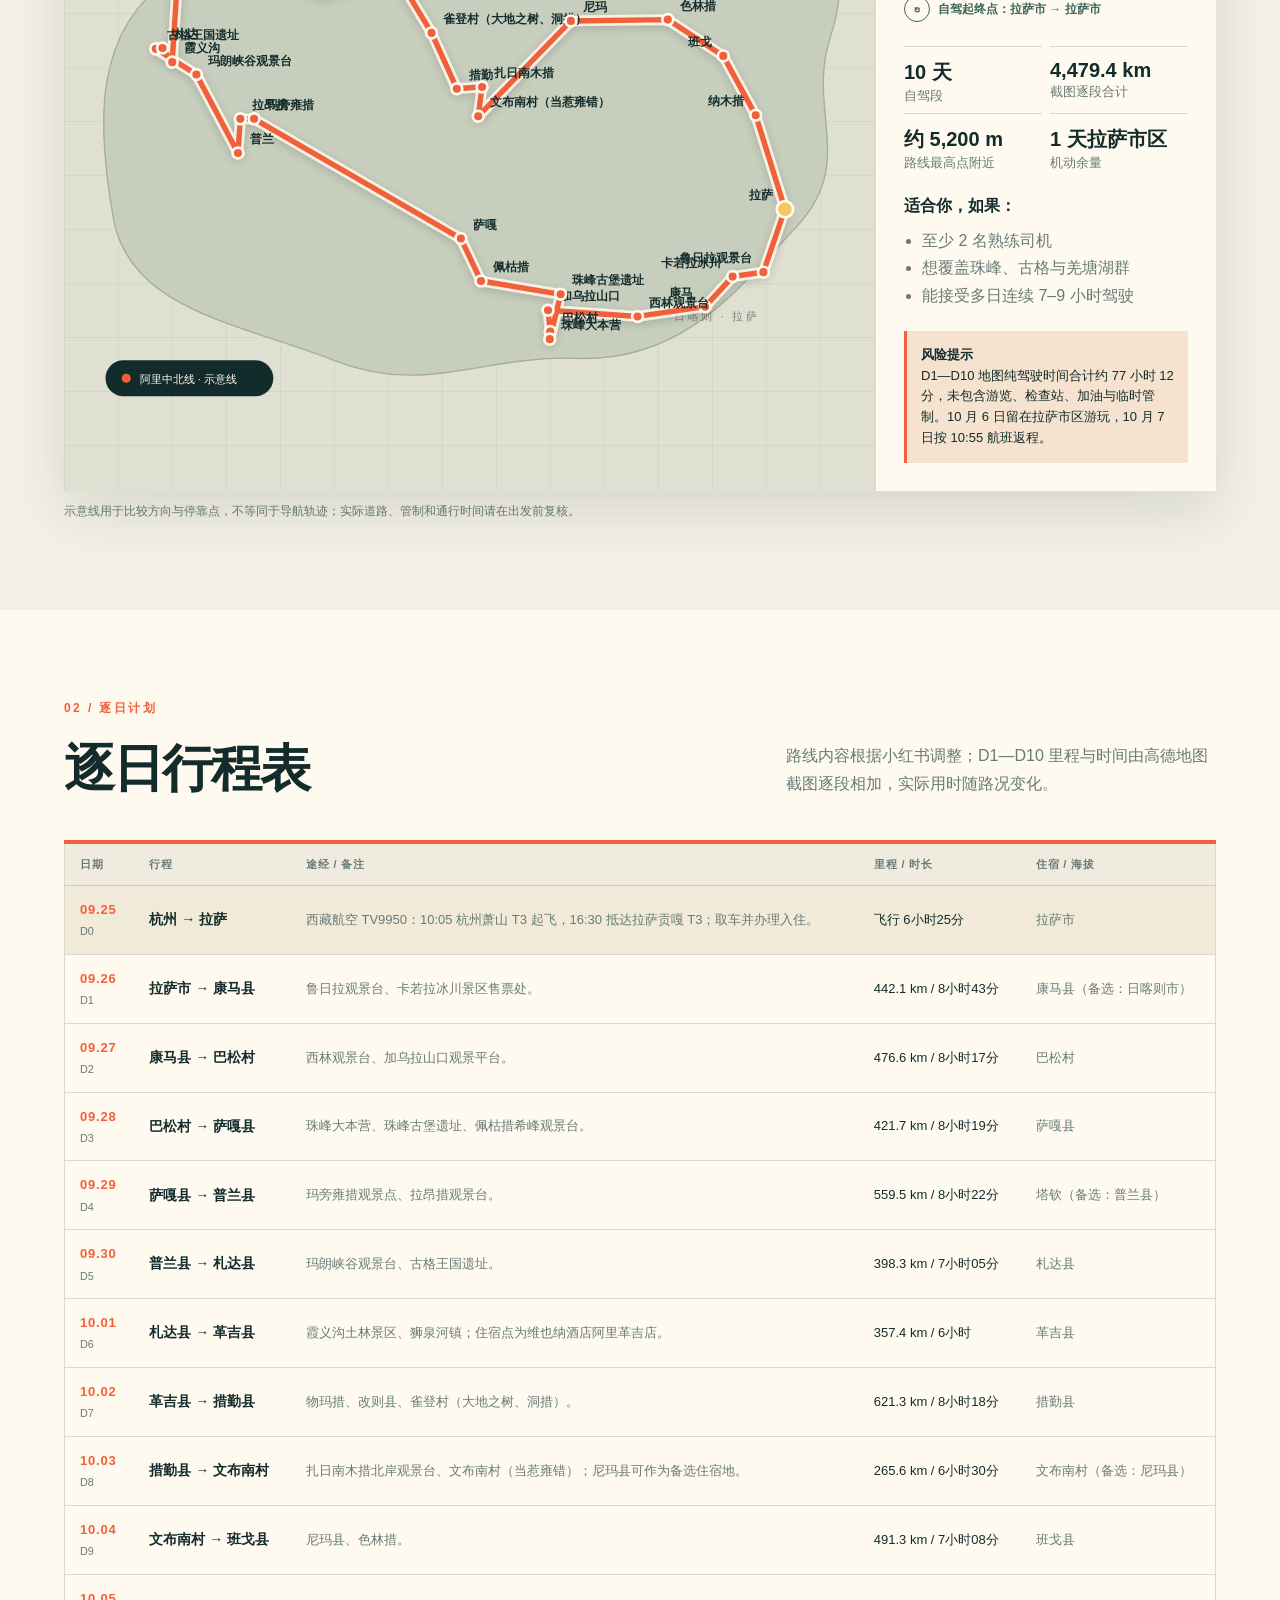
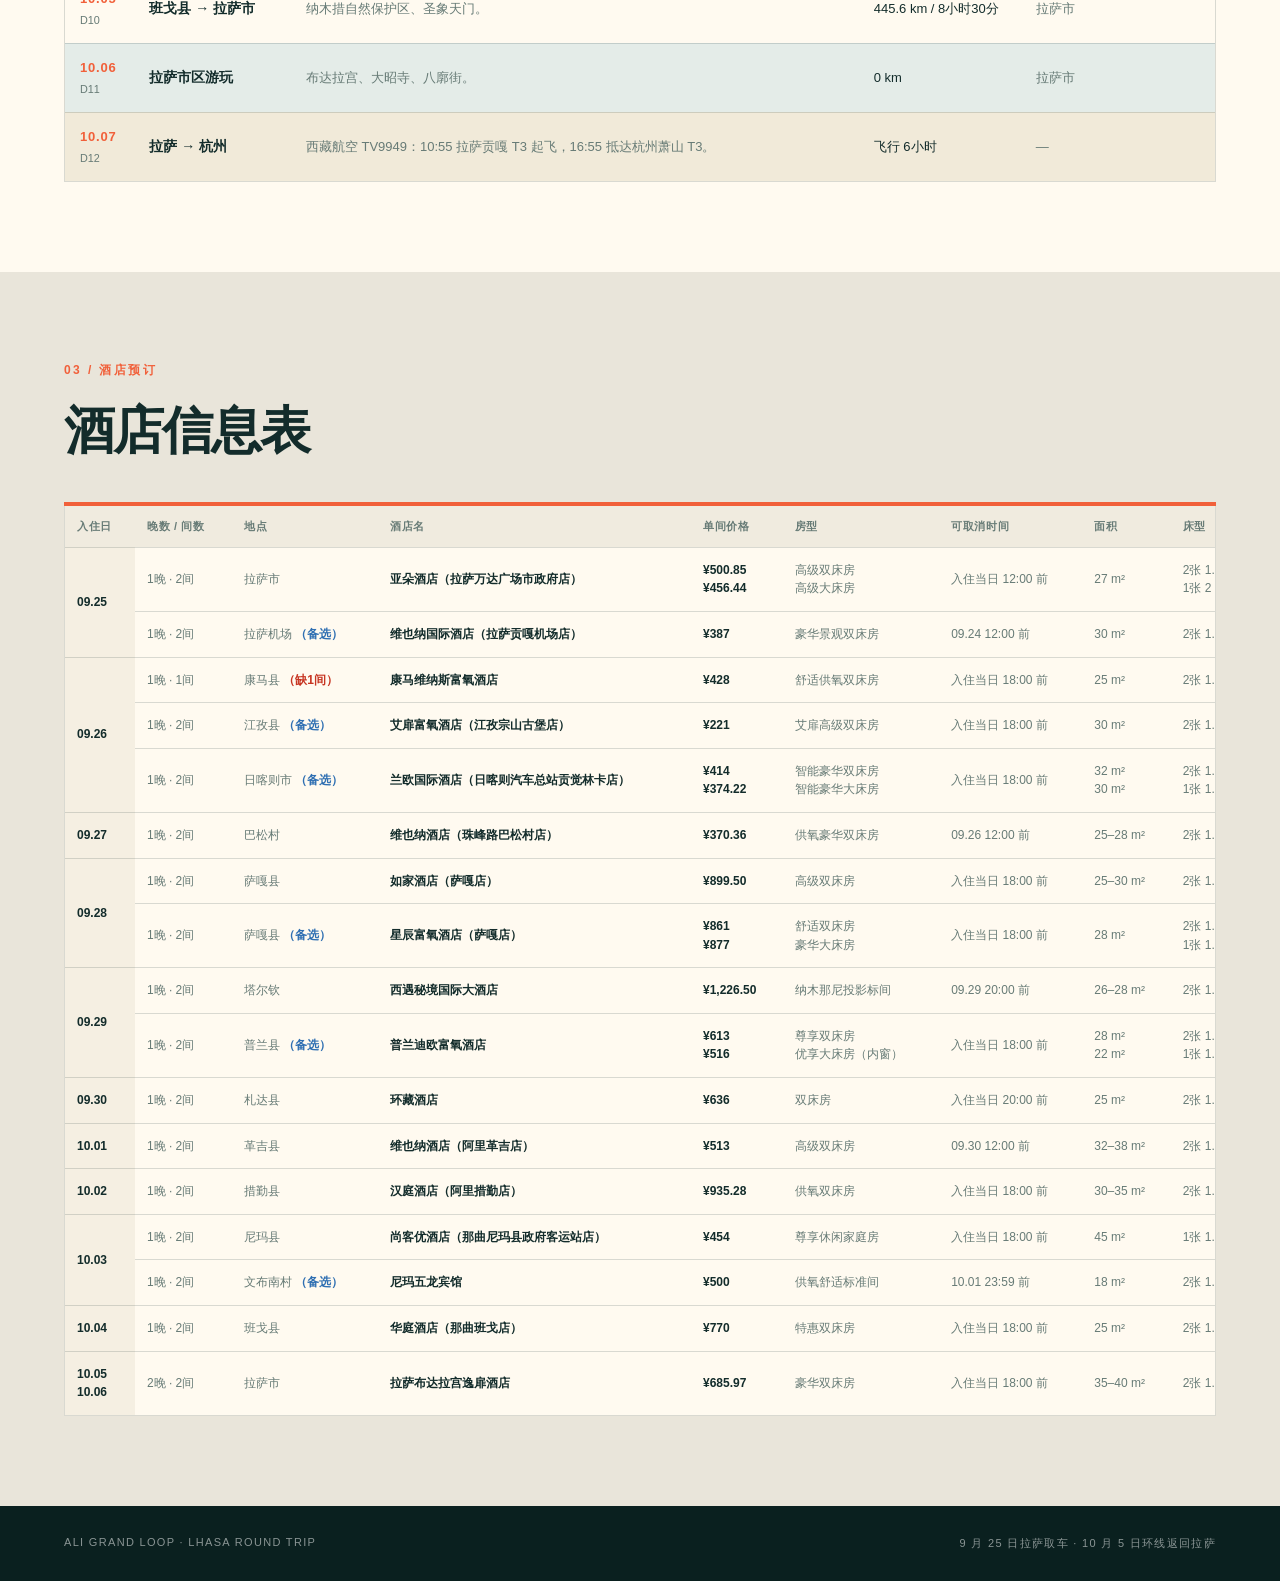
==== commit 6cd3c502: "更新西藏行程与酒店预订表" ====
--- a/tibet/index.html
+++ b/tibet/index.html
@@ -17,7 +17,7 @@
     <div class="hero-copy">
       <p class="eyebrow">HANGZHOU → LHASA · 2026.09.25—10.07</p>
       <h1>十三天，选一条<br><em>属于你的阿里。</em></h1>
-      <p class="lede">9 月 25 日 16:30 抵达拉萨并取车；阿里中北线与阿里北线均根据小红书路线调整，10 月 6 日留在拉萨市区游玩，10 月 7 日 10:55 飞回杭州。</p>
+      <p class="lede">9 月 25 日乘西藏航空 TV9950 抵达拉萨并取车；阿里中北线与阿里北线均根据小红书路线调整，10 月 6 日留在拉萨市区游玩，10 月 7 日乘西藏航空 TV9949 飞回杭州。</p>
       <div class="hero-stats">
         <span><b>2</b> 条方案</span><span><b>10</b> 天自驾</span><span><b>4,000–4,479</b> km</span>
       </div>
@@ -32,10 +32,10 @@
         <p>点击方案，地图与逐日行程同步切换。</p>
       </div>
       <div class="trip-frame" aria-label="固定交通时间框架">
-        <div><b>09.25 · 16:30</b><span>杭州 ✈ 抵达拉萨 · 取车</span></div>
+        <div><b>09.25 · 西藏航空 TV9950</b><span>10:05 杭州萧山 T3<br>16:30 拉萨贡嘎 T3 · 取车</span></div>
         <div class="drive-frame"><b>09.26—10.05</b><span>阿里中北线 / 阿里北线自驾</span></div>
         <div><b>10.06</b><span>拉萨市区游玩</span></div>
-        <div><b>10.07 · 10:55</b><span>拉萨 ✈ 杭州</span></div>
+        <div><b>10.07 · 西藏航空 TV9949</b><span>10:55 拉萨贡嘎 T3<br>16:55 杭州萧山 T3</span></div>
       </div>
       <div class="route-tabs" id="route-tabs" role="tablist"></div>
     </section>
@@ -67,34 +67,13 @@
       <div id="day-grid"></div>
     </section>
 
-    <section class="compare" aria-labelledby="compare-title">
-      <div class="section-head light">
-        <div><p class="section-no">03 / 快速决策</p><h2 id="compare-title">怎么选，最简单</h2></div>
+    <section class="hotels" aria-labelledby="hotels-title">
+      <div class="section-head">
+        <div><p class="section-no">03 / 酒店预订</p><h2 id="hotels-title">酒店信息表</h2></div>
       </div>
-      <div class="compare-grid">
-        <article><span>A</span><h3>中北线完整串联</h3><p>选「阿里中北线」。内容根据小红书调整，地图截图核算约 4,479.4 km，多日驾驶超过 8 小时。</p></article>
-        <article><span>C</span><h3>北线兼顾避高</h3><p>选「阿里北线」。内容根据小红书调整，用普兰、札达等相对低海拔住宿点缓冲后进入羌塘。</p></article>
-      </div>
+      <div id="hotel-grid"></div>
     </section>
 
-    <section class="checklist" aria-labelledby="check-title">
-      <div class="section-head">
-        <div><p class="section-no">04 / 出发门槛</p><h2 id="check-title">订票前先确认</h2></div>
-      </div>
-      <div class="check-grid">
-        <article><b>01</b><h3>边境通行证</h3><p>珠峰、普兰、札达等边境区域需按规定办理。2026 年 4 月 15 日起已启用电子边境通行证，可通过“移民局 12367”等渠道申请。</p></article>
-        <article><b>02</b><h3>高原适应</h3><p>抵达拉萨后至少保留 1 个完整适应日。出现头痛、胸闷、呼吸困难等情况，应停止活动并及时就医或下撤。</p></article>
-        <article><b>03</b><h3>车辆与司机</h3><p>两套方案均建议四驱或高离地间隙 SUV、全尺寸备胎、补胎与搭电工具；至少 2 名司机，不开夜车。</p></article>
-        <article><b>04</b><h3>天气与路况</h3><p>10 月初已可能遇雪、结冰或临时管制。每日出发前查西藏交警、景区公告和沿途天气，北线必须保留机动时间。</p></article>
-      </div>
-      <div class="source-row">
-        <a href="https://wlt.xizang.gov.cn/xwzx_69/wlyw/wldt/202507/t20250725_491772.html" target="_blank" rel="noreferrer">西藏文旅厅 · 推荐线路</a>
-        <a href="https://al.gov.cn/info/1031/23190.htm" target="_blank" rel="noreferrer">阿里行署 · 南北大环线</a>
-        <a href="https://s.nia.gov.cn/mps/bszy/dzbjtxz/blzy/202604/t20260414_1001.html" target="_blank" rel="noreferrer">国家移民管理局 · 边境通行证</a>
-        <a href="https://wlt.xizang.gov.cn/xwzx_69/tzgg/202607/t20260716_550274.html" target="_blank" rel="noreferrer">西藏文旅厅 · 安全提示</a>
-        <a href="https://jx.al.gov.cn/info/1842/31801.htm" target="_blank" rel="noreferrer">阿里官方 · 暗夜公园</a>
-      </div>
-    </section>
   </main>
 
   <footer><span>ALI GRAND LOOP · LHASA ROUND TRIP</span><span>9 月 25 日拉萨取车 · 10 月 5 日环线返回拉萨</span></footer>
--- a/tibet/styles.css
+++ b/tibet/styles.css
@@ -80,8 +80,8 @@
 #day-grid { border-top: 4px solid var(--route-color); }
 .itinerary-table-wrap { overflow-x: auto; border: 1px solid var(--line); border-top: 0; }
 .itinerary-table { width: 100%; min-width: 920px; border-collapse: collapse; background: var(--cream); font-size: 13px; }
-.itinerary-table th { padding: 13px 15px; text-align: left; color: var(--muted); background: #f0ebdf; border-bottom: 1px solid var(--line); font-size: 11px; letter-spacing: .08em; white-space: nowrap; }
-.itinerary-table td { padding: 14px 15px; border-bottom: 1px solid var(--line); vertical-align: top; color: var(--muted); line-height: 1.55; }
+.itinerary-table th { padding: 13px 15px; text-align: left; vertical-align: middle; color: var(--muted); background: #f0ebdf; border-bottom: 1px solid var(--line); font-size: 11px; letter-spacing: .08em; white-space: nowrap; }
+.itinerary-table td { padding: 14px 15px; border-bottom: 1px solid var(--line); vertical-align: middle; color: var(--muted); line-height: 1.55; }
 .itinerary-table tbody tr:last-child td { border-bottom: 0; }
 .itinerary-table tbody tr:hover td { background: rgba(244,201,93,.08); }
 .itinerary-table tr.transit td { background: #f1ead9; }
@@ -92,20 +92,22 @@
 .itinerary-table .table-note { margin-top: 5px; color: var(--green); }
 .itinerary-table .nowrap { white-space: nowrap; color: var(--ink); }
 
-.compare { background: var(--ink); color: var(--cream); }
-.section-head.light .section-no { color: var(--yellow); }
-.compare-grid { display: grid; grid-template-columns: repeat(2, 1fr); gap: 34px; }
-.compare-grid article { border-top: 1px solid rgba(255,255,255,.25); padding-top: 22px; }
-.compare-grid span { color: var(--yellow); font: 600 46px/1 "Songti SC", serif; }
-.compare-grid h3 { font-size: 20px; }
-.compare-grid p { color: rgba(255,250,240,.62); line-height: 1.7; }
-.check-grid { display: grid; grid-template-columns: repeat(4, 1fr); gap: 34px; }
-.check-grid article { border-top: 1px solid var(--line); padding-top: 18px; }
-.check-grid b { color: var(--orange); font-size: 13px; }
-.check-grid p { color: var(--muted); line-height: 1.7; }
-.source-row { display: flex; flex-wrap: wrap; gap: 10px; margin-top: 42px; }
-.source-row a { color: var(--ink); text-decoration: none; padding: 10px 14px; border: 1px solid var(--line); border-radius: 999px; font-size: 12px; }
-.source-row a:hover { border-color: var(--orange); color: var(--orange); }
+.hotels { background: #e9e5da; }
+#hotel-grid { border-top: 4px solid var(--orange); }
+.hotel-table-wrap { overflow-x: auto; border: 1px solid var(--line); border-top: 0; background: var(--cream); }
+.hotel-table { width: 100%; min-width: 1680px; border-collapse: collapse; background: var(--cream); font-size: 12px; }
+.hotel-table th { padding: 13px 12px; text-align: left; vertical-align: middle; color: var(--muted); background: #f0ebdf; border-bottom: 1px solid var(--line); font-size: 11px; letter-spacing: .06em; white-space: nowrap; }
+.hotel-table td { padding: 13px 12px; border-bottom: 1px solid var(--line); vertical-align: middle; color: var(--muted); line-height: 1.55; }
+.hotel-table tbody tr:last-child td { border-bottom: 0; }
+.hotel-table tbody tr:hover td { background: rgba(244,201,93,.08); }
+.hotel-table strong { color: var(--ink); }
+.hotel-table small { display: block; margin-top: 3px; color: var(--muted); }
+.hotel-table .nowrap { white-space: nowrap; }
+.hotel-table .hotel-date { vertical-align: middle; background: #f5efe2; }
+.hotel-table .hotel-name { min-width: 220px; }
+.hotel-table .hotel-backup { color: #2f6fb2; font-weight: 700; }
+.hotel-table .hotel-alert { color: #c73522; font-weight: 800; }
+
 footer { display: flex; justify-content: space-between; gap: 20px; padding: 30px max(5vw, 28px); background: #0a201f; color: rgba(255,255,255,.52); font-size: 11px; letter-spacing: .12em; }
 
 dialog { width: min(560px, calc(100vw - 32px)); border: 0; padding: 34px; color: var(--ink); background: var(--cream); box-shadow: 0 30px 80px rgba(0,0,0,.28); }
@@ -120,11 +122,10 @@
 .form-error { min-height: 20px; color: #a73324; font-size: 12px; }
 
 @media (max-width: 980px) {
-  .route-tabs, .compare-grid { grid-template-columns: 1fr; }
+  .route-tabs { grid-template-columns: 1fr; }
   .trip-frame { grid-template-columns: 1fr 1fr; }
   .map-shell { grid-template-columns: 1fr; }
   .route-summary { max-height: none; }
-  .check-grid { grid-template-columns: repeat(2, 1fr); }
   .contour { right: -430px; }
 }
 @media (max-width: 620px) {
@@ -132,10 +133,10 @@
   .hero-copy { padding-top: 70px; }
   .topbar { height: 74px; }
   .section-head { align-items: start; flex-direction: column; }
-  .check-grid { grid-template-columns: 1fr; }
   .trip-frame { grid-template-columns: 1fr; }
   .trip-frame div { min-height: 76px; }
   .itinerary-table { min-width: 780px; }
+  .hotel-table { min-width: 1560px; }
   .map-actions button:first-child { display: none; }
   footer { flex-direction: column; }
 }
@@ -143,7 +144,7 @@
 @media print {
   .hero { min-height: 0; padding-bottom: 28px; }
   .hero-copy { padding: 35px 0; }
-  .topbar, .route-tabs, .map-toolbar, .compare, .checklist, footer { display: none !important; }
+  .topbar, .route-tabs, .map-toolbar, footer { display: none !important; }
   main > section { padding: 24px; }
   .chooser { padding-bottom: 0; }
   .chooser .section-head { margin-bottom: 0; }
@@ -152,4 +153,7 @@
   .itinerary-table-wrap { overflow: visible; }
   .itinerary-table { min-width: 0; font-size: 10px; }
   .itinerary-table th, .itinerary-table td { padding: 7px 8px; }
+  .hotel-table-wrap { overflow: visible; }
+  .hotel-table { min-width: 0; font-size: 7px; }
+  .hotel-table th, .hotel-table td { padding: 4px; }
 }
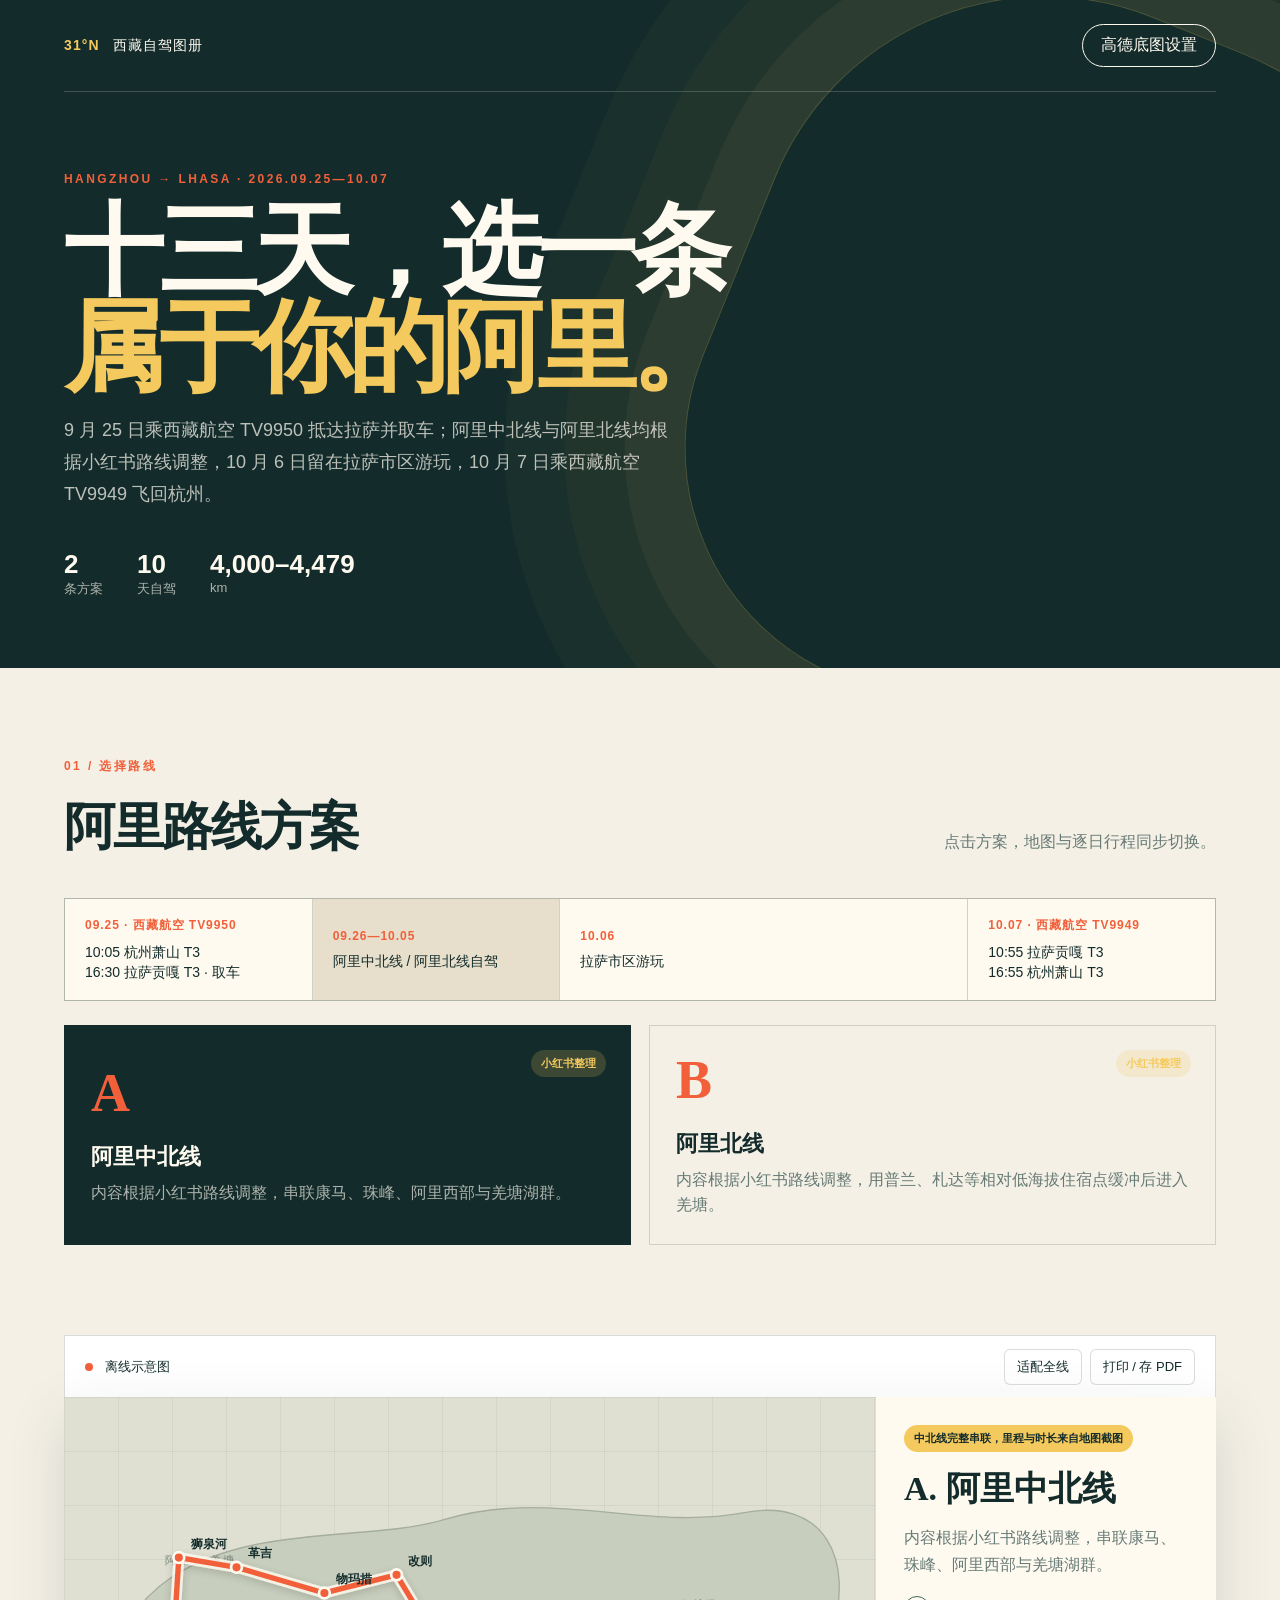
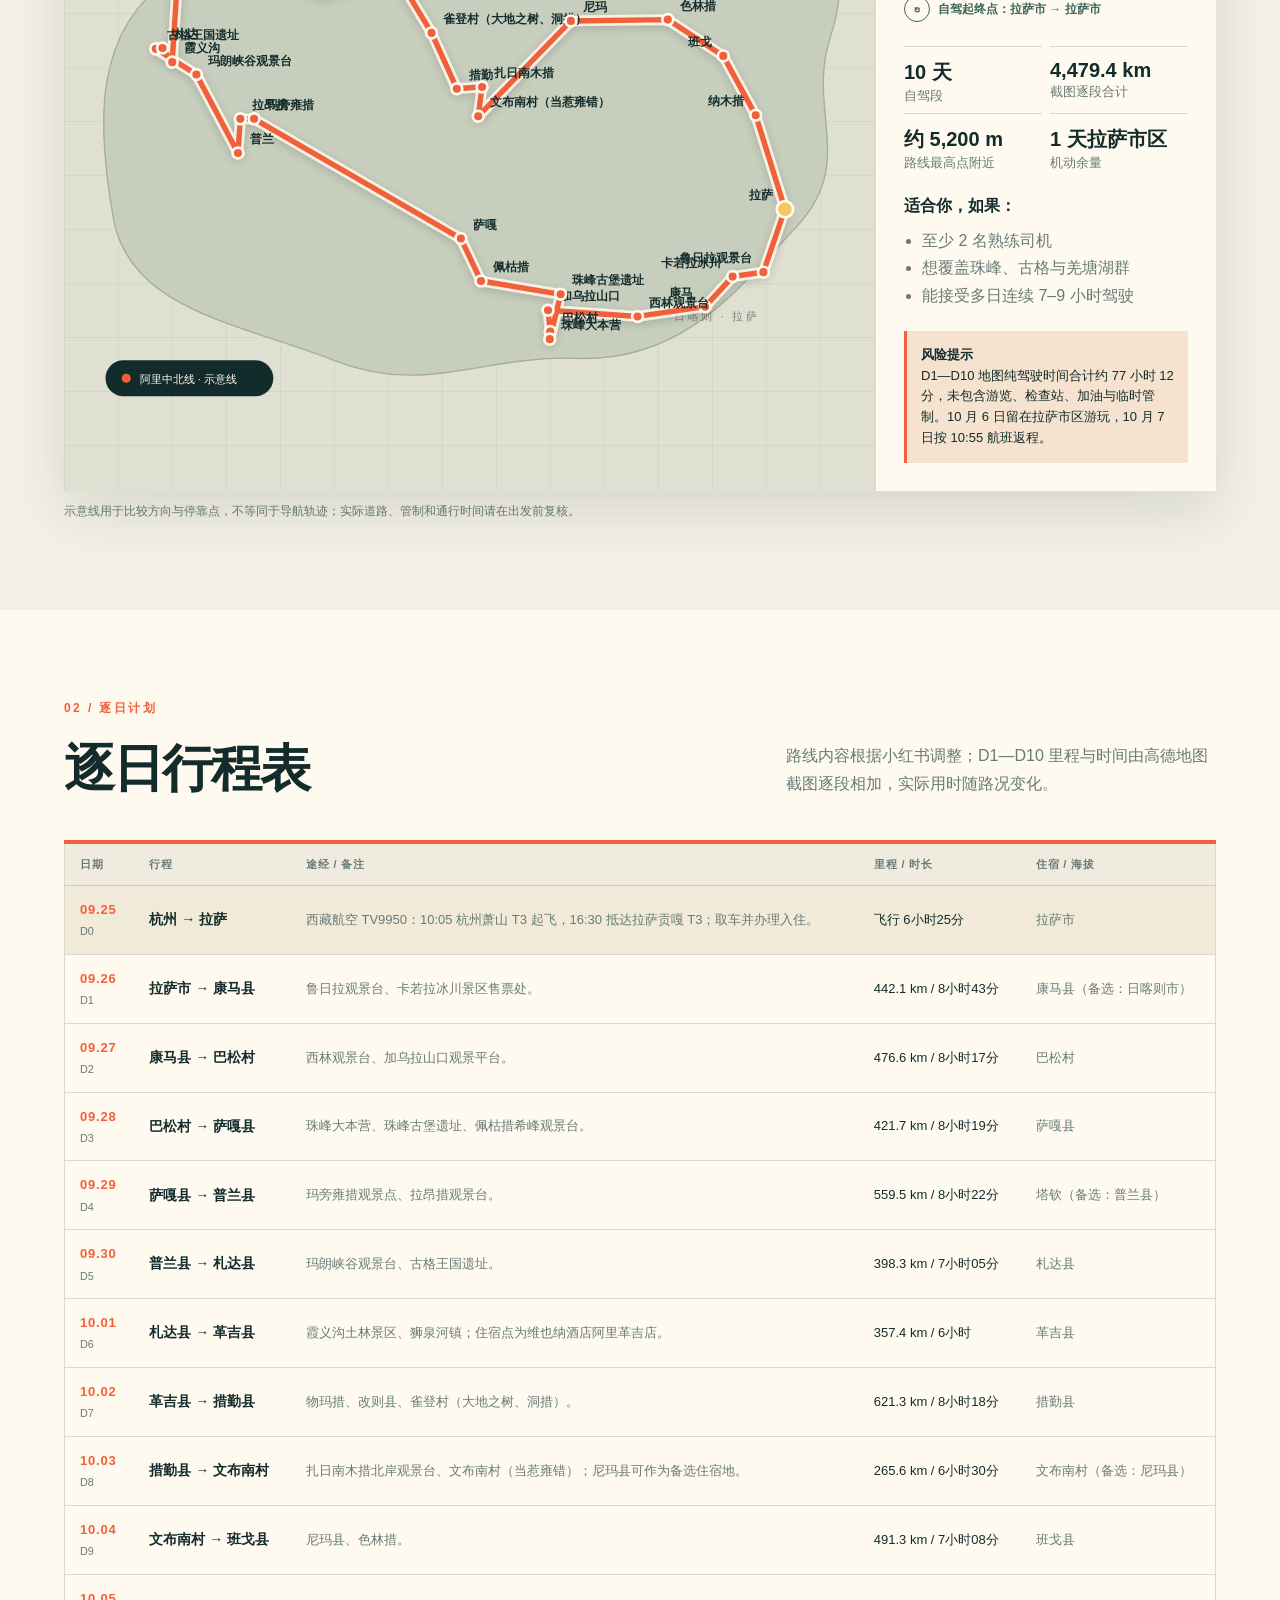
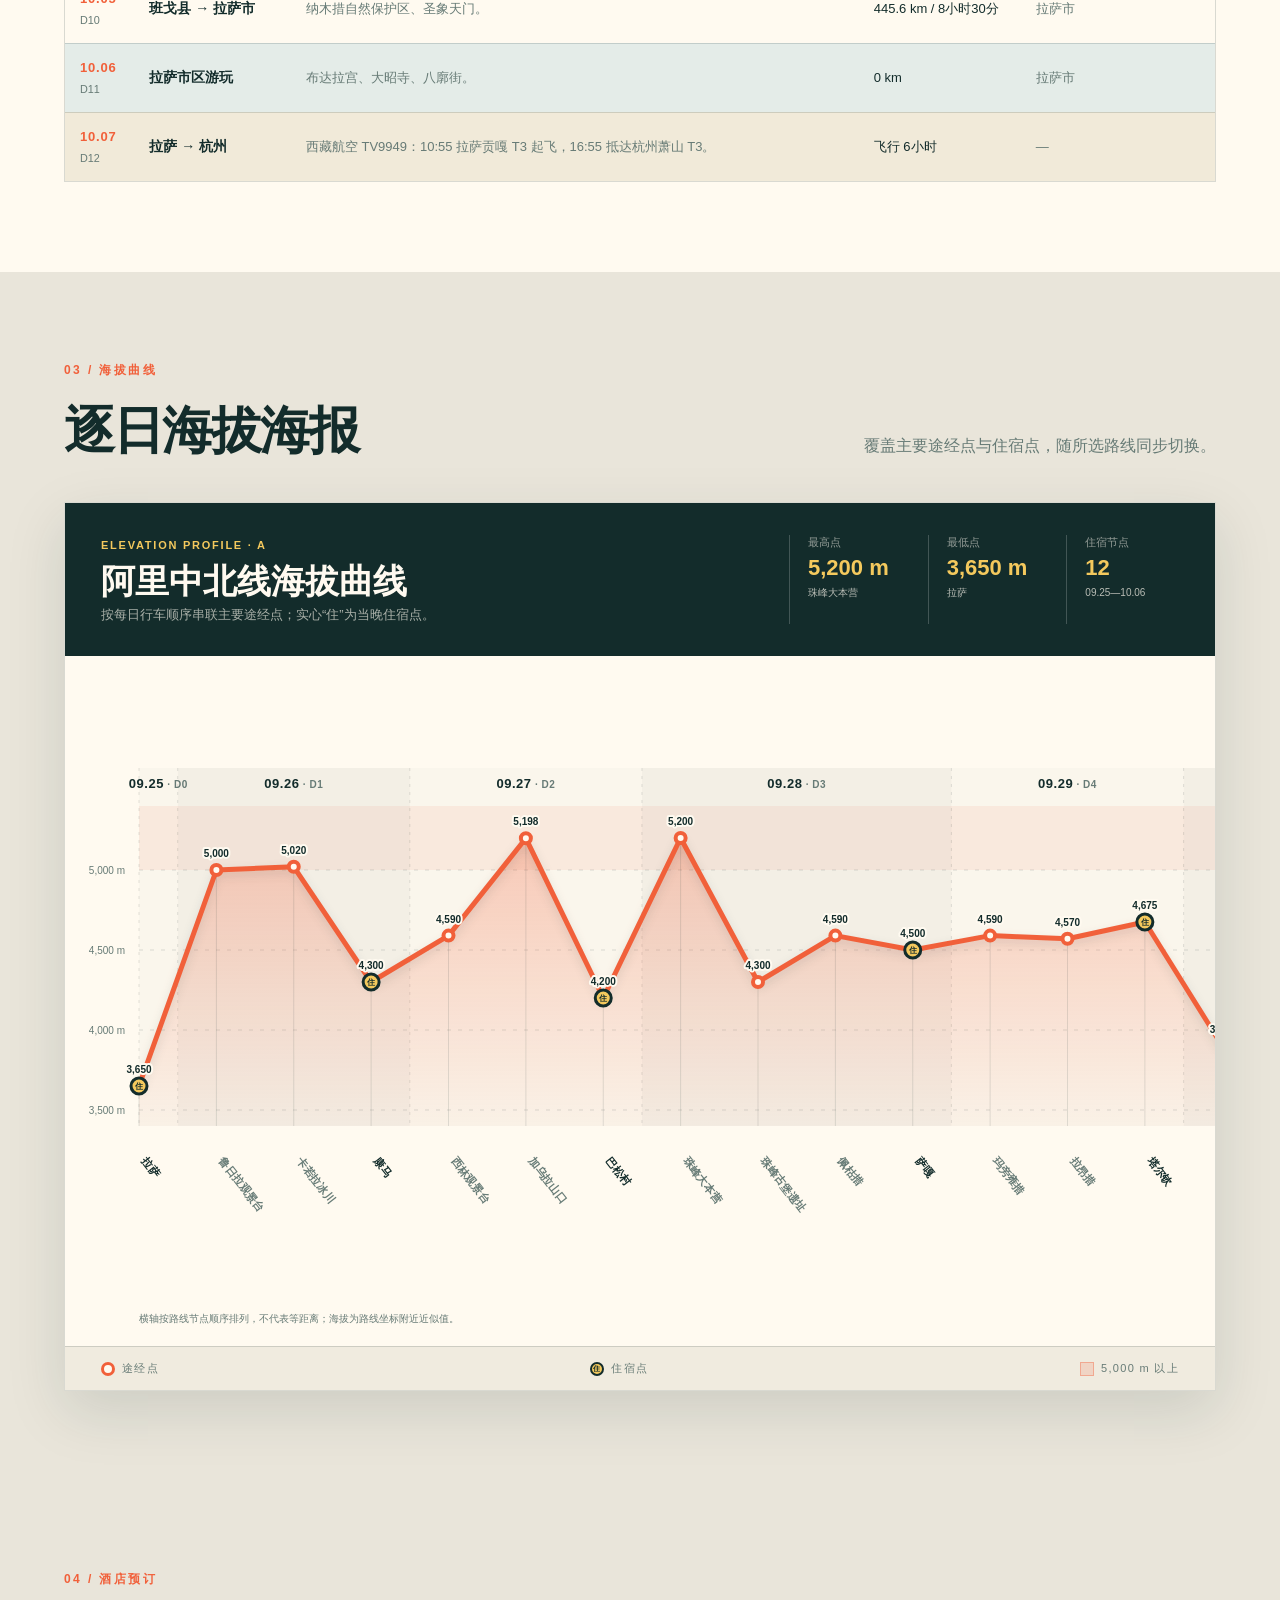
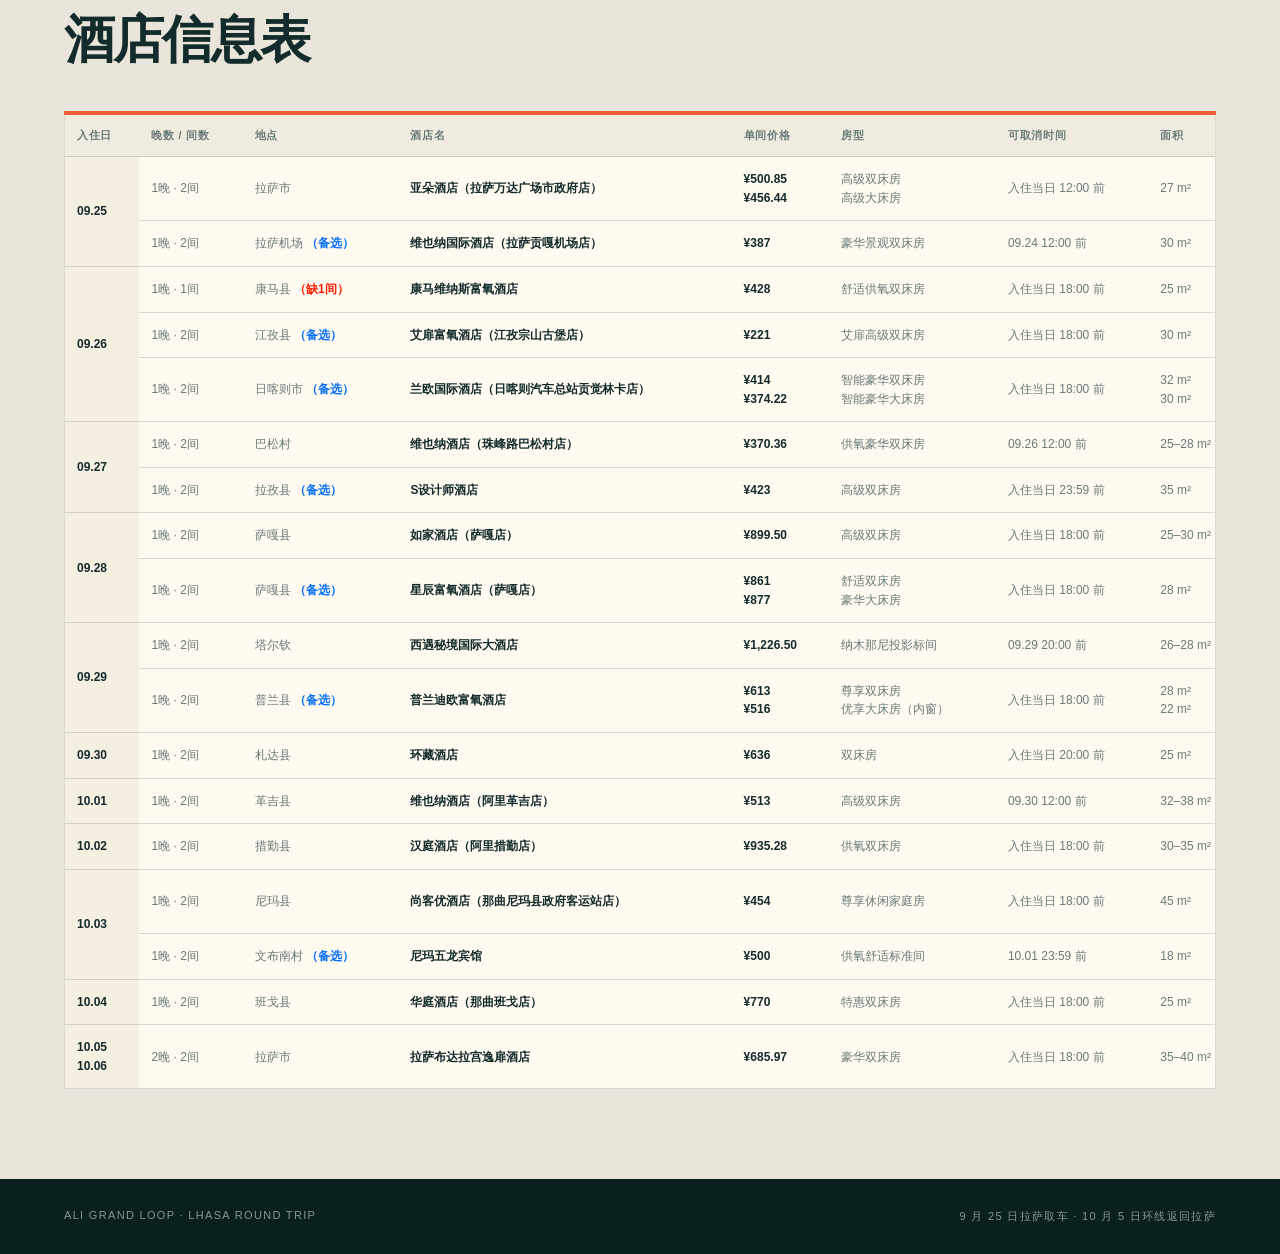
==== commit 9d3d7e73: "新增逐日海拔曲线海报" ====
--- a/tibet/index.html
+++ b/tibet/index.html
@@ -67,9 +67,17 @@
       <div id="day-grid"></div>
     </section>
 
+    <section class="altitude" aria-labelledby="altitude-title">
+      <div class="section-head">
+        <div><p class="section-no">03 / 海拔曲线</p><h2 id="altitude-title">逐日海拔海报</h2></div>
+        <p>覆盖主要途经点与住宿点，随所选路线同步切换。</p>
+      </div>
+      <div id="altitude-poster"></div>
+    </section>
+
     <section class="hotels" aria-labelledby="hotels-title">
       <div class="section-head">
-        <div><p class="section-no">03 / 酒店预订</p><h2 id="hotels-title">酒店信息表</h2></div>
+        <div><p class="section-no">04 / 酒店预订</p><h2 id="hotels-title">酒店信息表</h2></div>
       </div>
       <div id="hotel-grid"></div>
     </section>
--- a/tibet/styles.css
+++ b/tibet/styles.css
@@ -92,6 +92,45 @@
 .itinerary-table .table-note { margin-top: 5px; color: var(--green); }
 .itinerary-table .nowrap { white-space: nowrap; color: var(--ink); }
 
+.altitude { background: #e9e5da; }
+.altitude-card { overflow: hidden; border: 1px solid var(--line); background: var(--cream); box-shadow: var(--shadow); }
+.altitude-poster-head { display: flex; justify-content: space-between; gap: 50px; padding: 32px 36px; color: var(--cream); background: var(--ink); }
+.altitude-kicker { color: var(--yellow); font-size: 11px; font-weight: 800; letter-spacing: .16em; }
+.altitude-poster-head h3 { margin: 10px 0 6px; font: 600 34px/1.1 "Songti SC", STSong, serif; }
+.altitude-poster-head p { margin: 0; color: rgba(255,250,240,.64); font-size: 13px; }
+.altitude-poster-head dl { display: grid; grid-template-columns: repeat(3, minmax(108px, 1fr)); gap: 26px; margin: 0; min-width: 390px; }
+.altitude-poster-head dl div { border-left: 1px solid rgba(255,255,255,.2); padding-left: 18px; }
+.altitude-poster-head dt { color: rgba(255,250,240,.55); font-size: 11px; }
+.altitude-poster-head dd { margin: 5px 0 1px; color: var(--yellow); font-size: 22px; font-weight: 800; }
+.altitude-poster-head small { color: rgba(255,250,240,.7); font-size: 10px; }
+.altitude-chart-scroll { overflow-x: auto; scrollbar-color: var(--profile-color) #e8e1d3; }
+.altitude-chart-scroll:focus-visible { outline: 3px solid var(--profile-color); outline-offset: -3px; }
+.altitude-svg { display: block; width: 100%; height: auto; background: var(--cream); font-family: Inter, "PingFang SC", "Microsoft YaHei", sans-serif; }
+.altitude-date-band rect { fill: rgba(19,44,43,.018); }
+.altitude-date-band.is-even rect { fill: rgba(19,44,43,.05); }
+.altitude-date-band line { stroke: rgba(19,44,43,.12); stroke-dasharray: 3 5; }
+.altitude-date-band text { fill: var(--ink); font-size: 13px; font-weight: 800; letter-spacing: .04em; }
+.altitude-date-band .altitude-day { fill: var(--muted); font-size: 10px; }
+.altitude-warning-zone { fill: rgba(241,96,58,.08); }
+.altitude-grid-line line { stroke: rgba(19,44,43,.14); stroke-dasharray: 4 7; }
+.altitude-grid-line text { fill: var(--muted); font-size: 10px; }
+.altitude-area { pointer-events: none; }
+.altitude-line { fill: none; stroke: var(--profile-color); stroke-width: 5; stroke-linecap: round; stroke-linejoin: round; filter: drop-shadow(0 4px 5px rgba(19,44,43,.14)); }
+.altitude-stem { stroke: rgba(19,44,43,.12); stroke-width: 1; }
+.altitude-marker circle { fill: var(--cream); stroke: var(--profile-color); stroke-width: 4; }
+.altitude-marker.is-stay circle { fill: var(--yellow); stroke: var(--ink); stroke-width: 3; }
+.altitude-marker .stay-badge { fill: var(--ink); font-size: 8px; font-weight: 900; pointer-events: none; }
+.altitude-value { fill: var(--ink); font-size: 10px; font-weight: 800; paint-order: stroke; stroke: var(--cream); stroke-width: 4px; stroke-linejoin: round; }
+.altitude-place { fill: var(--muted); font-size: 11px; font-weight: 700; }
+.altitude-marker.is-stay .altitude-place { fill: var(--ink); font-weight: 900; }
+.altitude-axis-note { fill: var(--muted); font-size: 10px; }
+.altitude-legend { display: flex; flex-wrap: wrap; gap: 22px; padding: 14px 36px; border-top: 1px solid var(--line); color: var(--muted); background: #f0ebdf; font-size: 11px; }
+.altitude-legend span { display: inline-flex; align-items: center; gap: 7px; }
+.altitude-legend i { display: inline-grid; place-items: center; width: 14px; height: 14px; font-style: normal; }
+.legend-route { border: 3px solid var(--profile-color); border-radius: 50%; background: var(--cream); }
+.legend-stay { border: 2px solid var(--ink); border-radius: 50%; color: var(--ink); background: var(--yellow); font-size: 7px; font-weight: 900; }
+.legend-high { background: rgba(241,96,58,.16); border: 1px solid rgba(241,96,58,.38); }
+
 .hotels { background: #e9e5da; }
 #hotel-grid { border-top: 4px solid var(--orange); }
 .hotel-table-wrap { overflow-x: auto; border: 1px solid var(--line); border-top: 0; background: var(--cream); }
@@ -105,8 +144,8 @@
 .hotel-table .nowrap { white-space: nowrap; }
 .hotel-table .hotel-date { vertical-align: middle; background: #f5efe2; }
 .hotel-table .hotel-name { min-width: 220px; }
-.hotel-table .hotel-backup { color: #2f6fb2; font-weight: 700; }
-.hotel-table .hotel-alert { color: #c73522; font-weight: 800; }
+.hotel-table .hotel-backup { color: #046ffb; font-weight: 700; }
+.hotel-table .hotel-alert { color: #ff1e00; font-weight: 800; }
 
 footer { display: flex; justify-content: space-between; gap: 20px; padding: 30px max(5vw, 28px); background: #0a201f; color: rgba(255,255,255,.52); font-size: 11px; letter-spacing: .12em; }
 
@@ -126,6 +165,8 @@
   .trip-frame { grid-template-columns: 1fr 1fr; }
   .map-shell { grid-template-columns: 1fr; }
   .route-summary { max-height: none; }
+  .altitude-poster-head { flex-direction: column; gap: 24px; }
+  .altitude-poster-head dl { min-width: 0; }
   .contour { right: -430px; }
 }
 @media (max-width: 620px) {
@@ -136,6 +177,12 @@
   .trip-frame { grid-template-columns: 1fr; }
   .trip-frame div { min-height: 76px; }
   .itinerary-table { min-width: 780px; }
+  .altitude-poster-head { padding: 26px 22px; }
+  .altitude-poster-head dl { grid-template-columns: 1fr; gap: 12px; }
+  .altitude-poster-head dl div { display: grid; grid-template-columns: 90px 1fr; align-items: baseline; gap: 8px; }
+  .altitude-poster-head dd { margin: 0; }
+  .altitude-poster-head small { grid-column: 2; }
+  .altitude-legend { padding-inline: 22px; }
   .hotel-table { min-width: 1560px; }
   .map-actions button:first-child { display: none; }
   footer { flex-direction: column; }
@@ -153,6 +200,10 @@
   .itinerary-table-wrap { overflow: visible; }
   .itinerary-table { min-width: 0; font-size: 10px; }
   .itinerary-table th, .itinerary-table td { padding: 7px 8px; }
+  .altitude-card { box-shadow: none; }
+  .altitude-poster-head { break-inside: avoid; }
+  .altitude-chart-scroll { overflow: visible; }
+  .altitude-svg { width: 100%; min-width: 0 !important; }
   .hotel-table-wrap { overflow: visible; }
   .hotel-table { min-width: 0; font-size: 7px; }
   .hotel-table th, .hotel-table td { padding: 4px; }
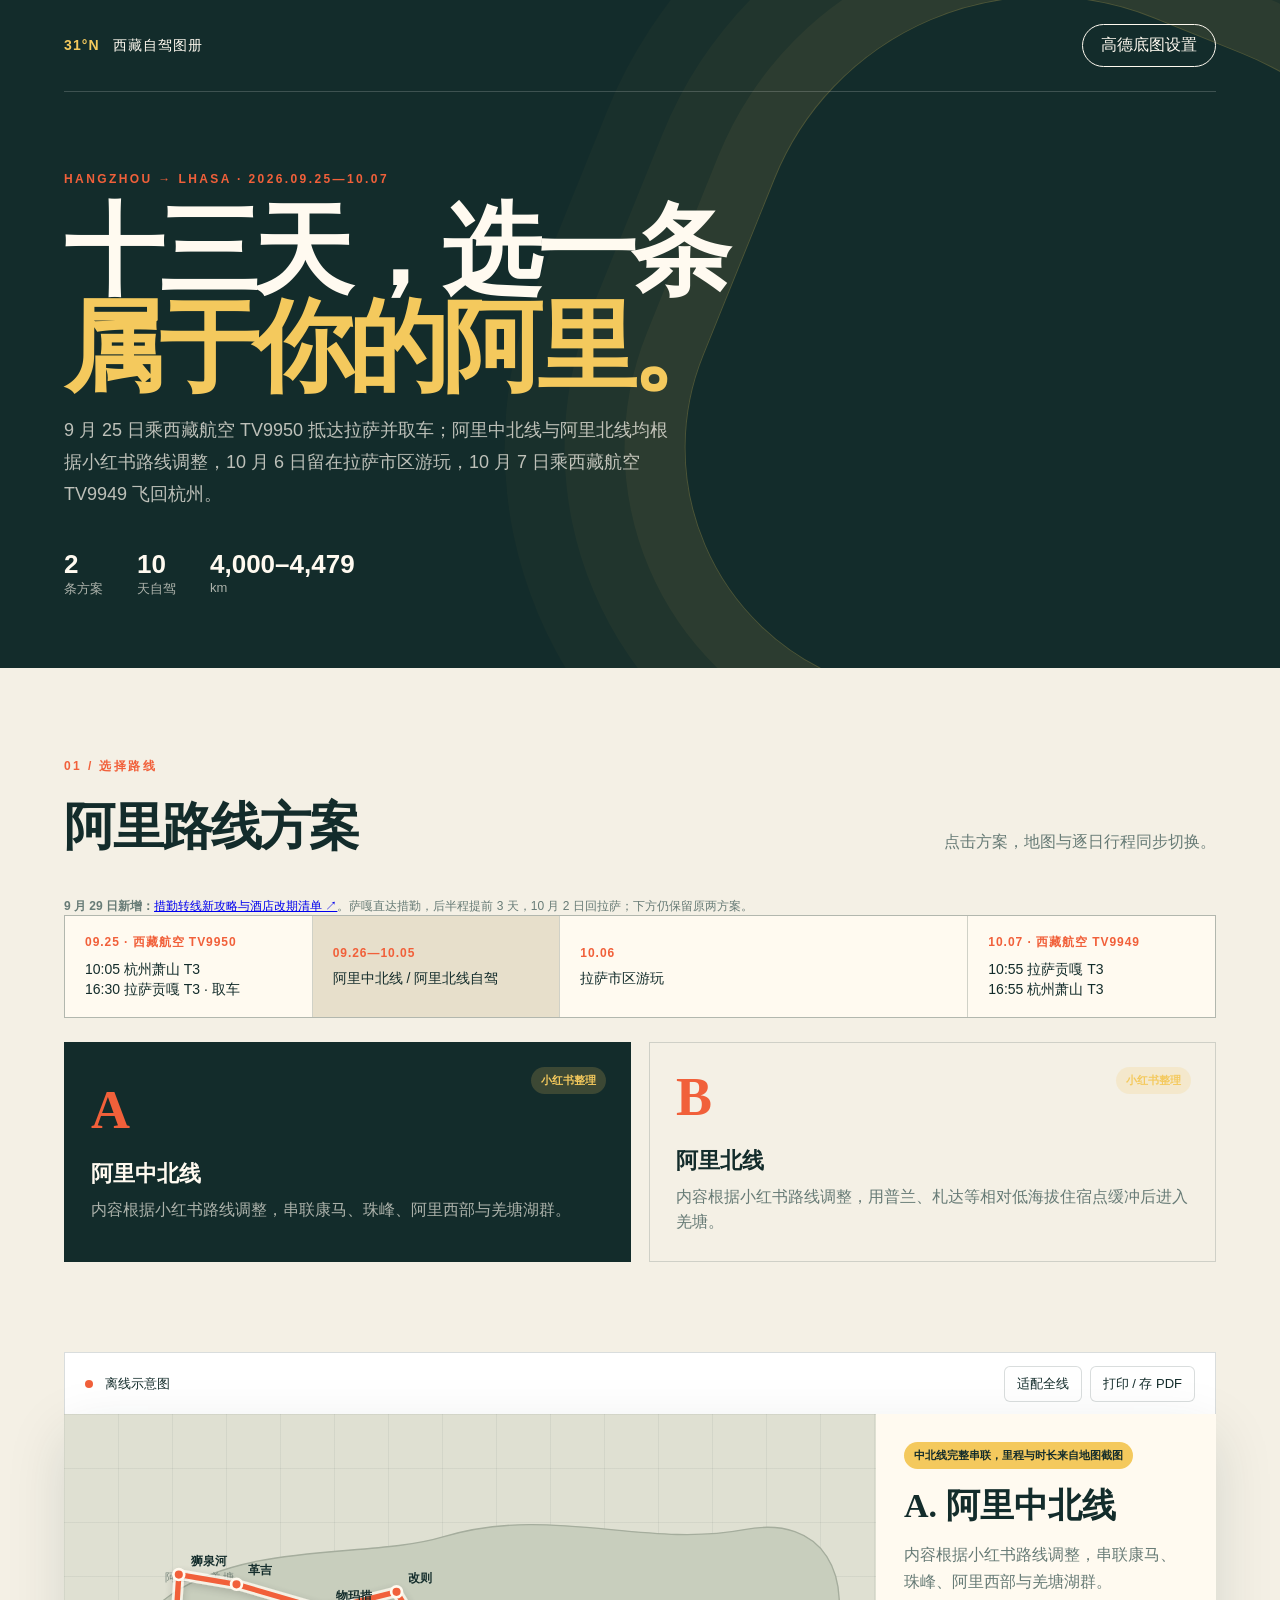
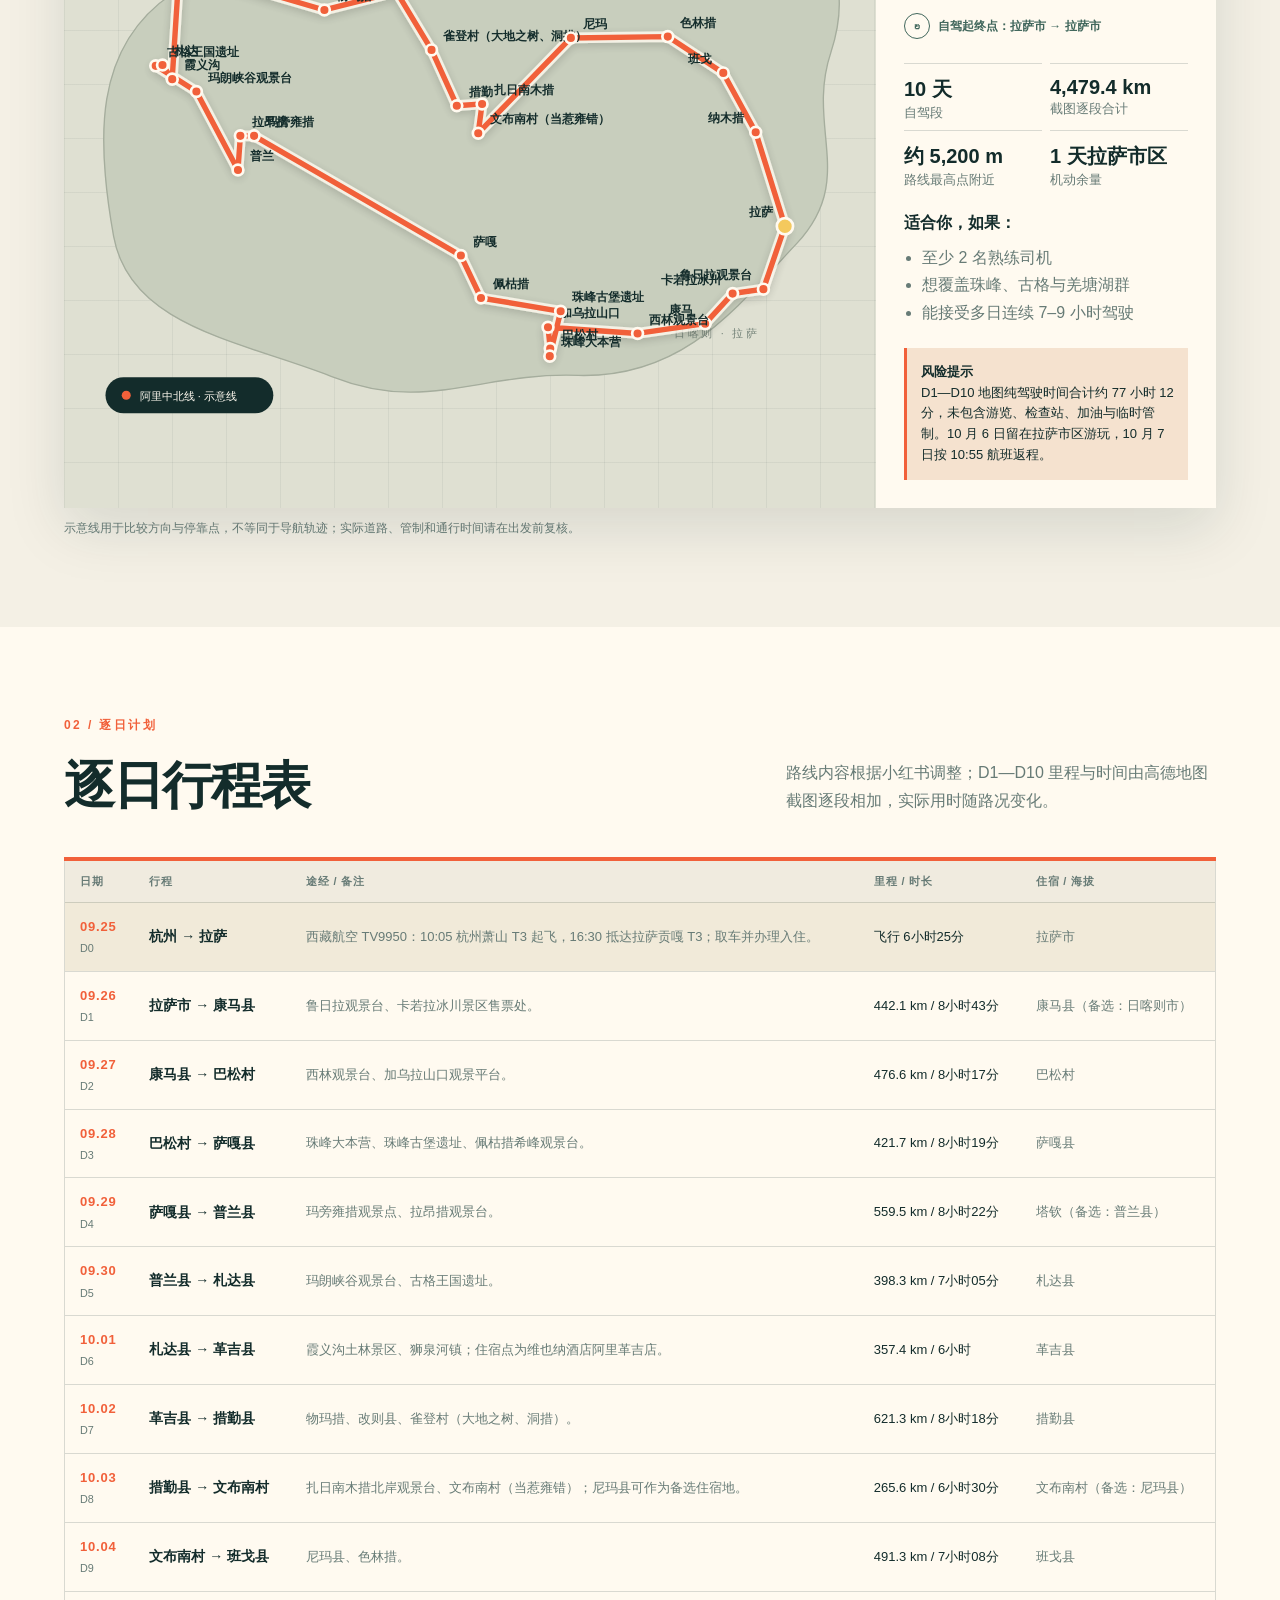
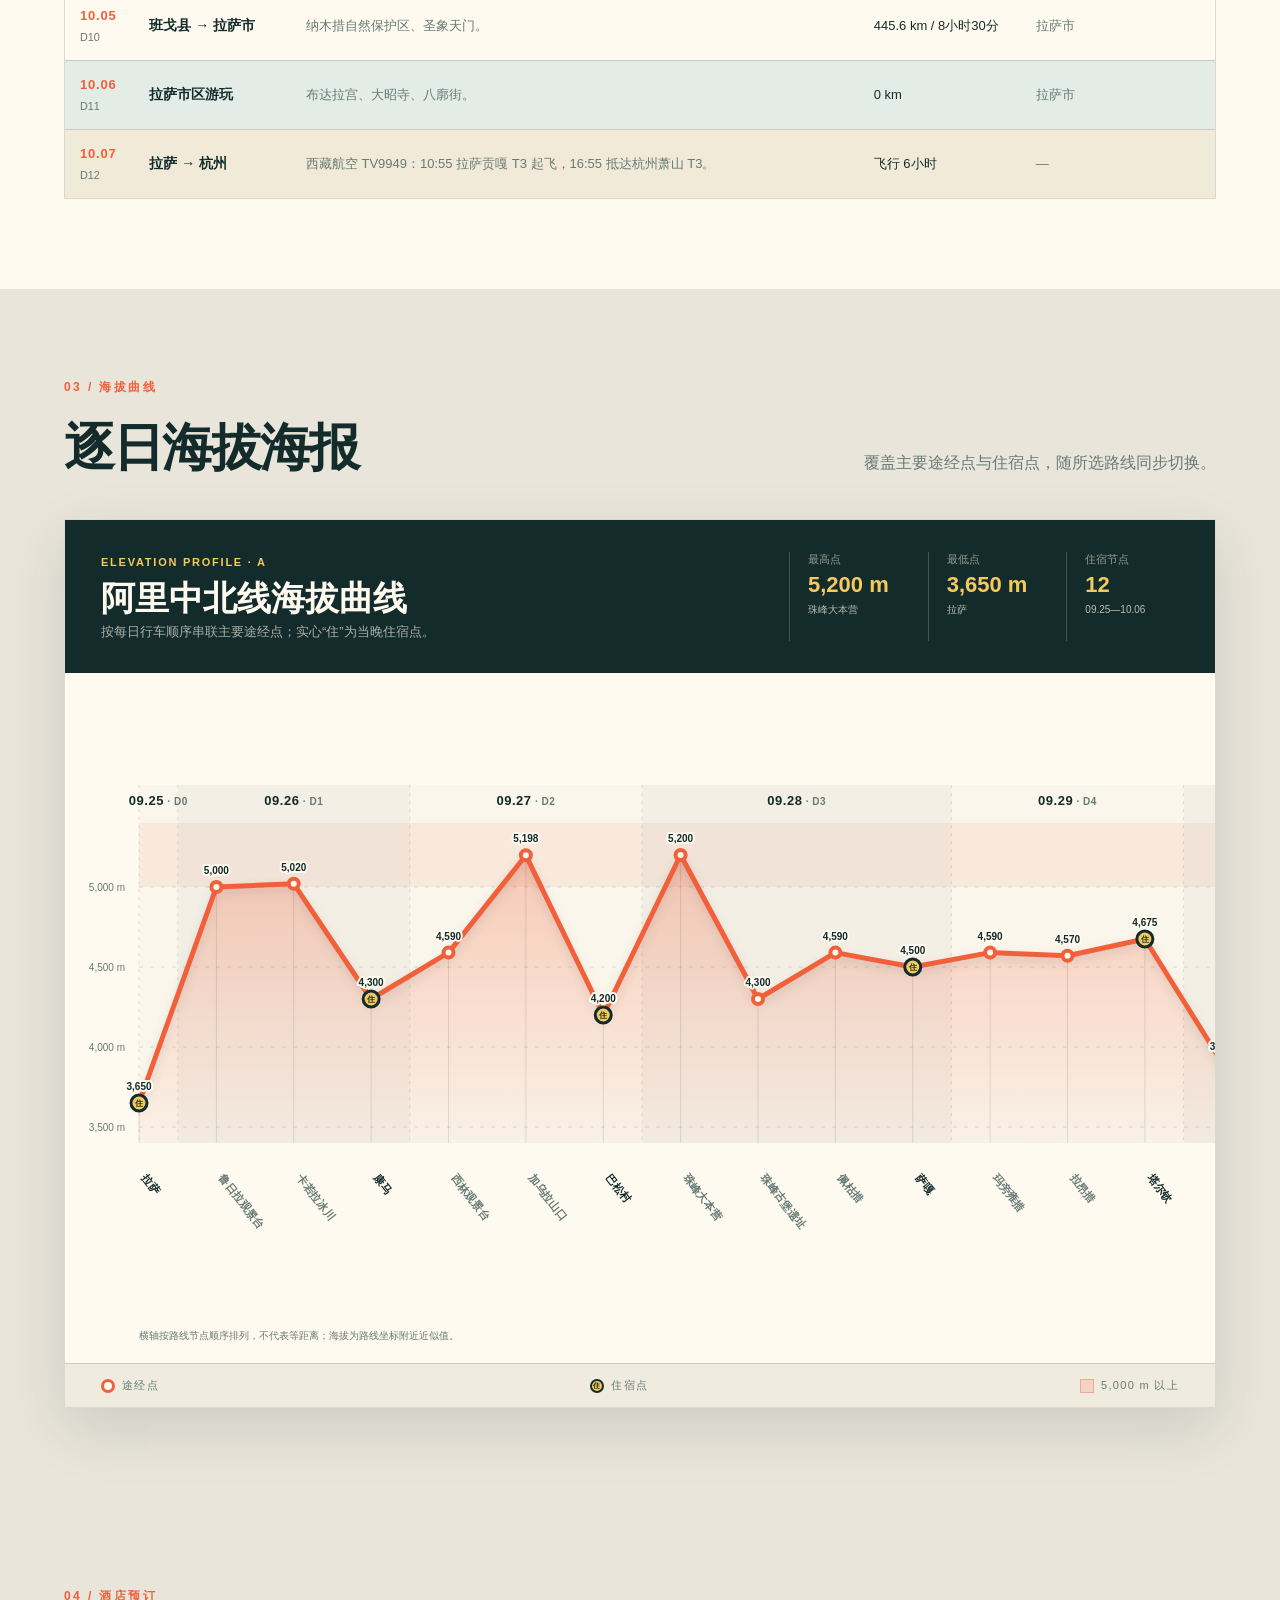
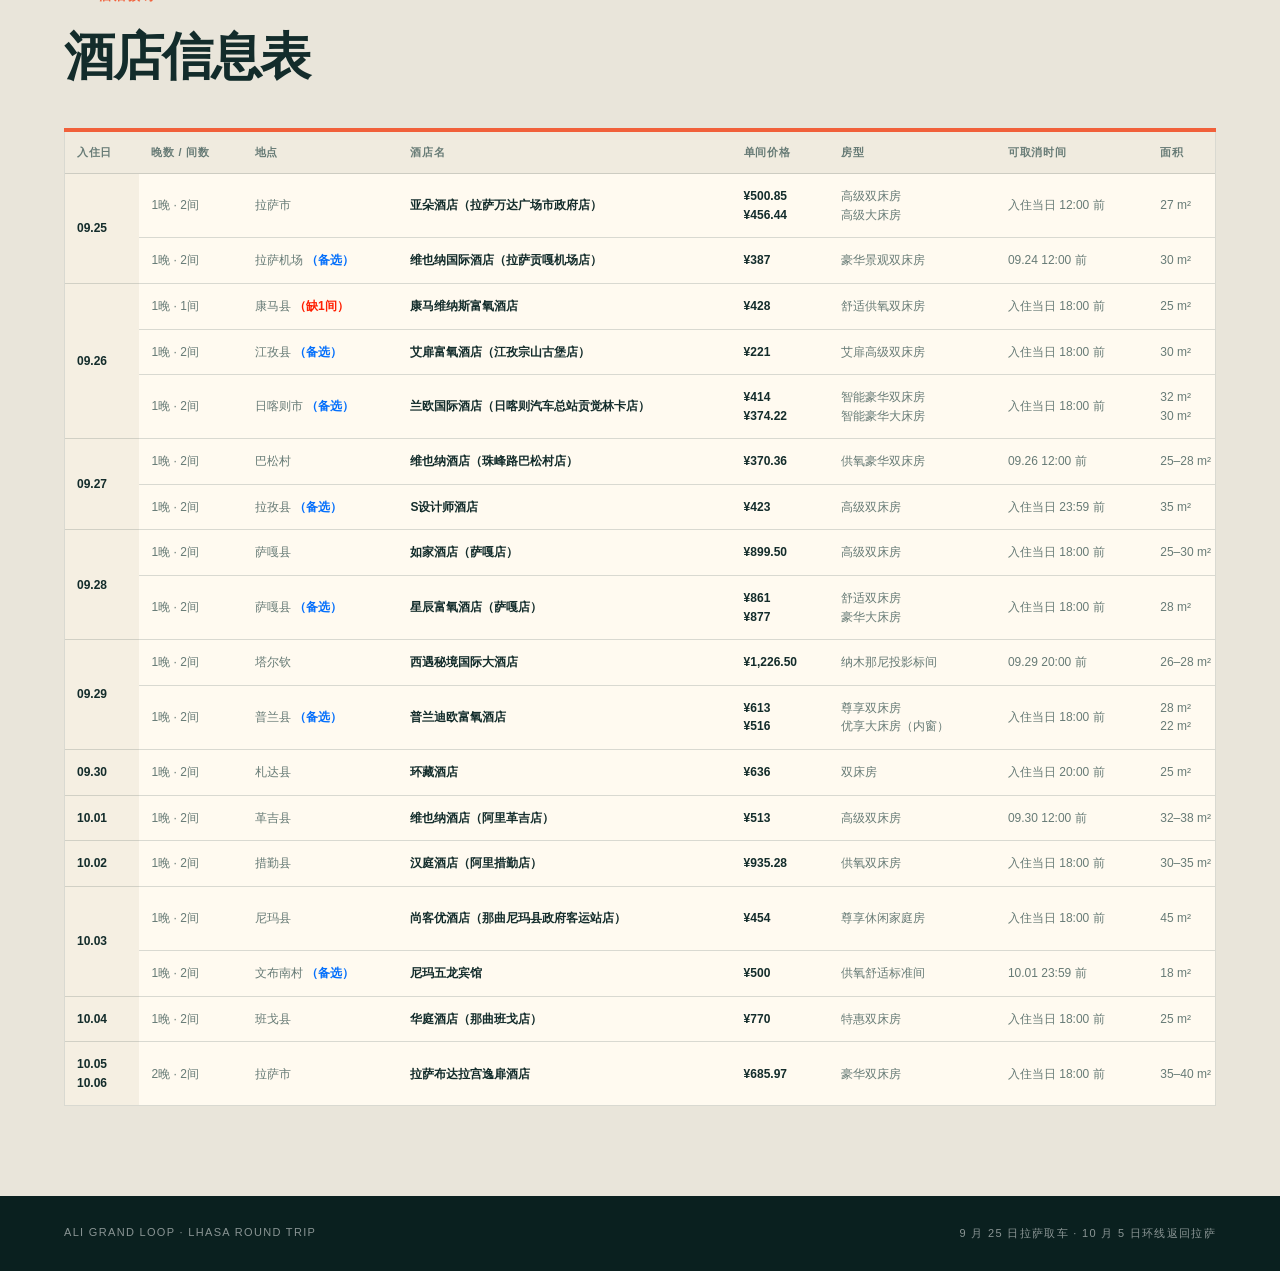
==== commit 2dbfeef3: "新增9月29日萨嘎转措勤旅行攻略" ====
--- a/tibet/index.html
+++ b/tibet/index.html
@@ -31,6 +31,7 @@
         <div><p class="section-no">01 / 选择路线</p><h2 id="choose-title">阿里路线方案</h2></div>
         <p>点击方案，地图与逐日行程同步切换。</p>
       </div>
+      <p class="map-note"><strong>9 月 29 日新增：</strong><a href="tibet-cuoqin-guide.html">措勤转线新攻略与酒店改期清单 ↗</a>。萨嘎直达措勤，后半程提前 3 天，10 月 2 日回拉萨；下方仍保留原两方案。</p>
       <div class="trip-frame" aria-label="固定交通时间框架">
         <div><b>09.25 · 西藏航空 TV9950</b><span>10:05 杭州萧山 T3<br>16:30 拉萨贡嘎 T3 · 取车</span></div>
         <div class="drive-frame"><b>09.26—10.05</b><span>阿里中北线 / 阿里北线自驾</span></div>
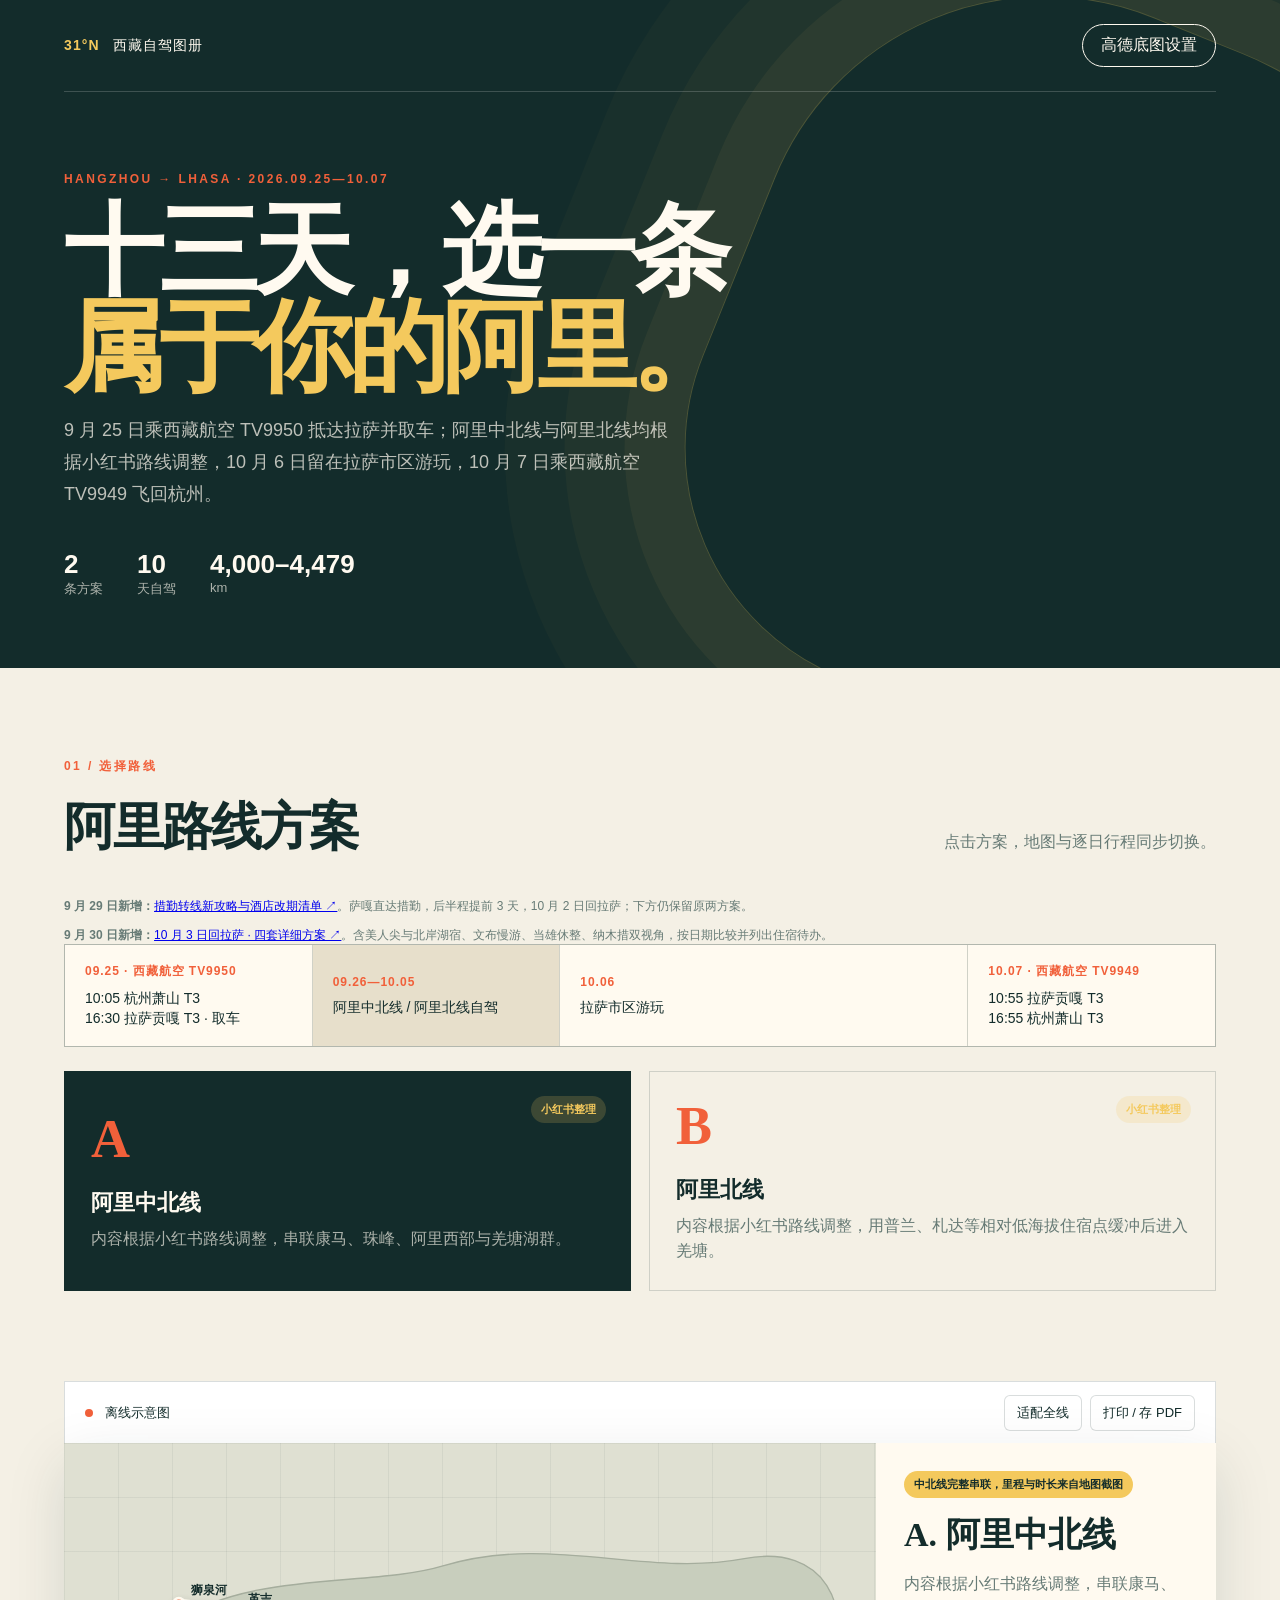
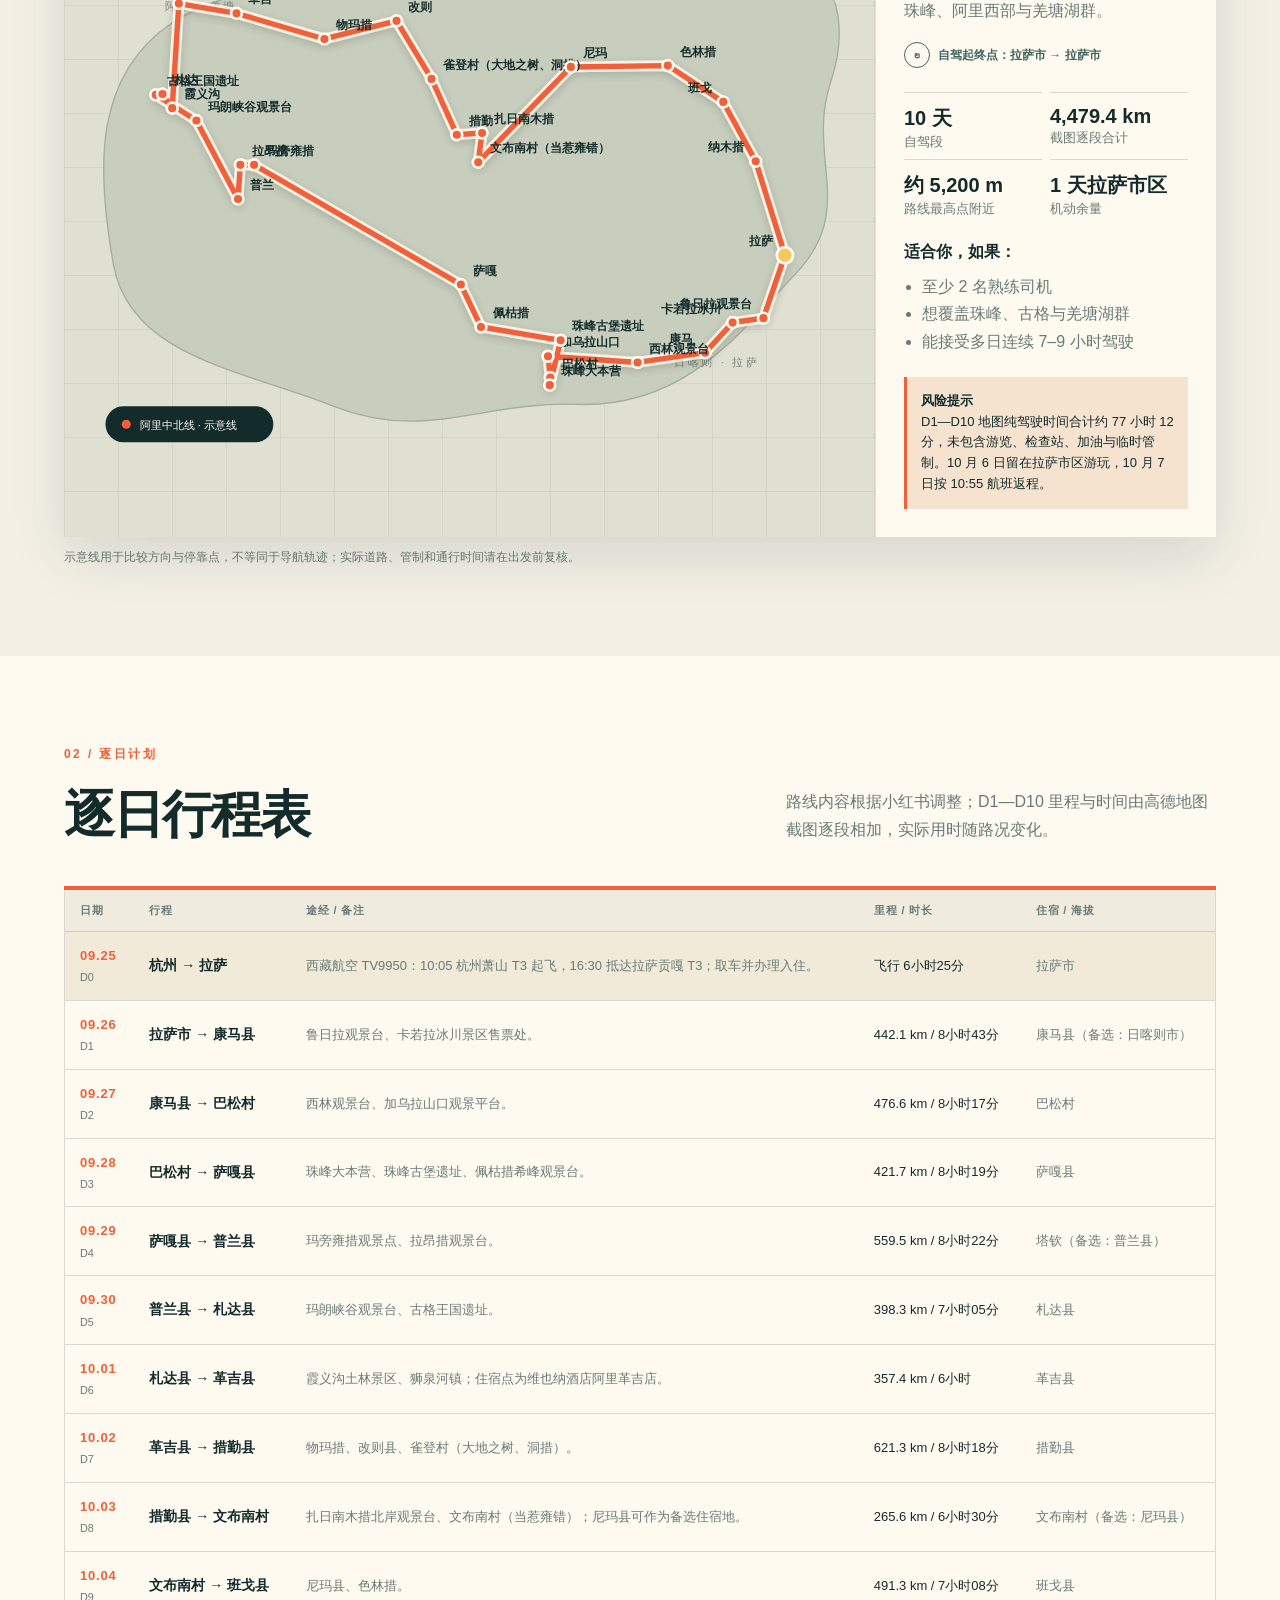
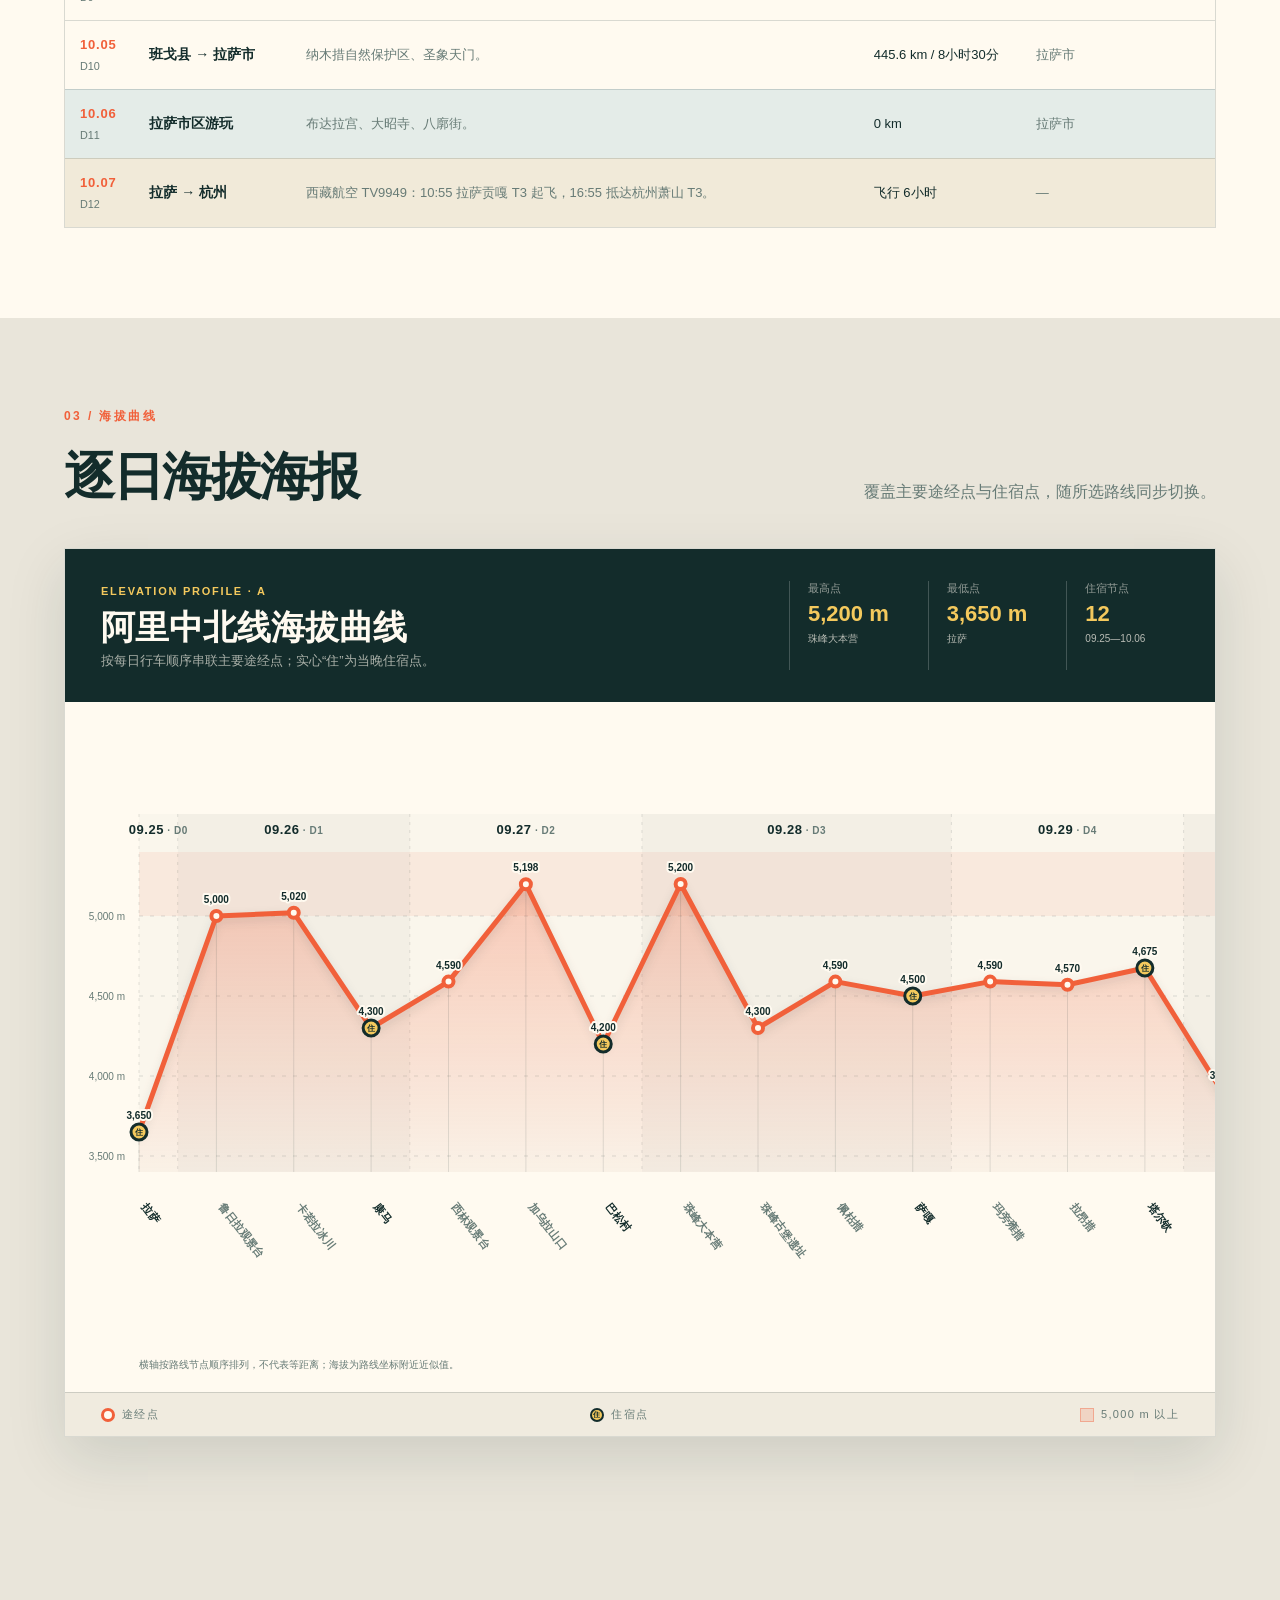
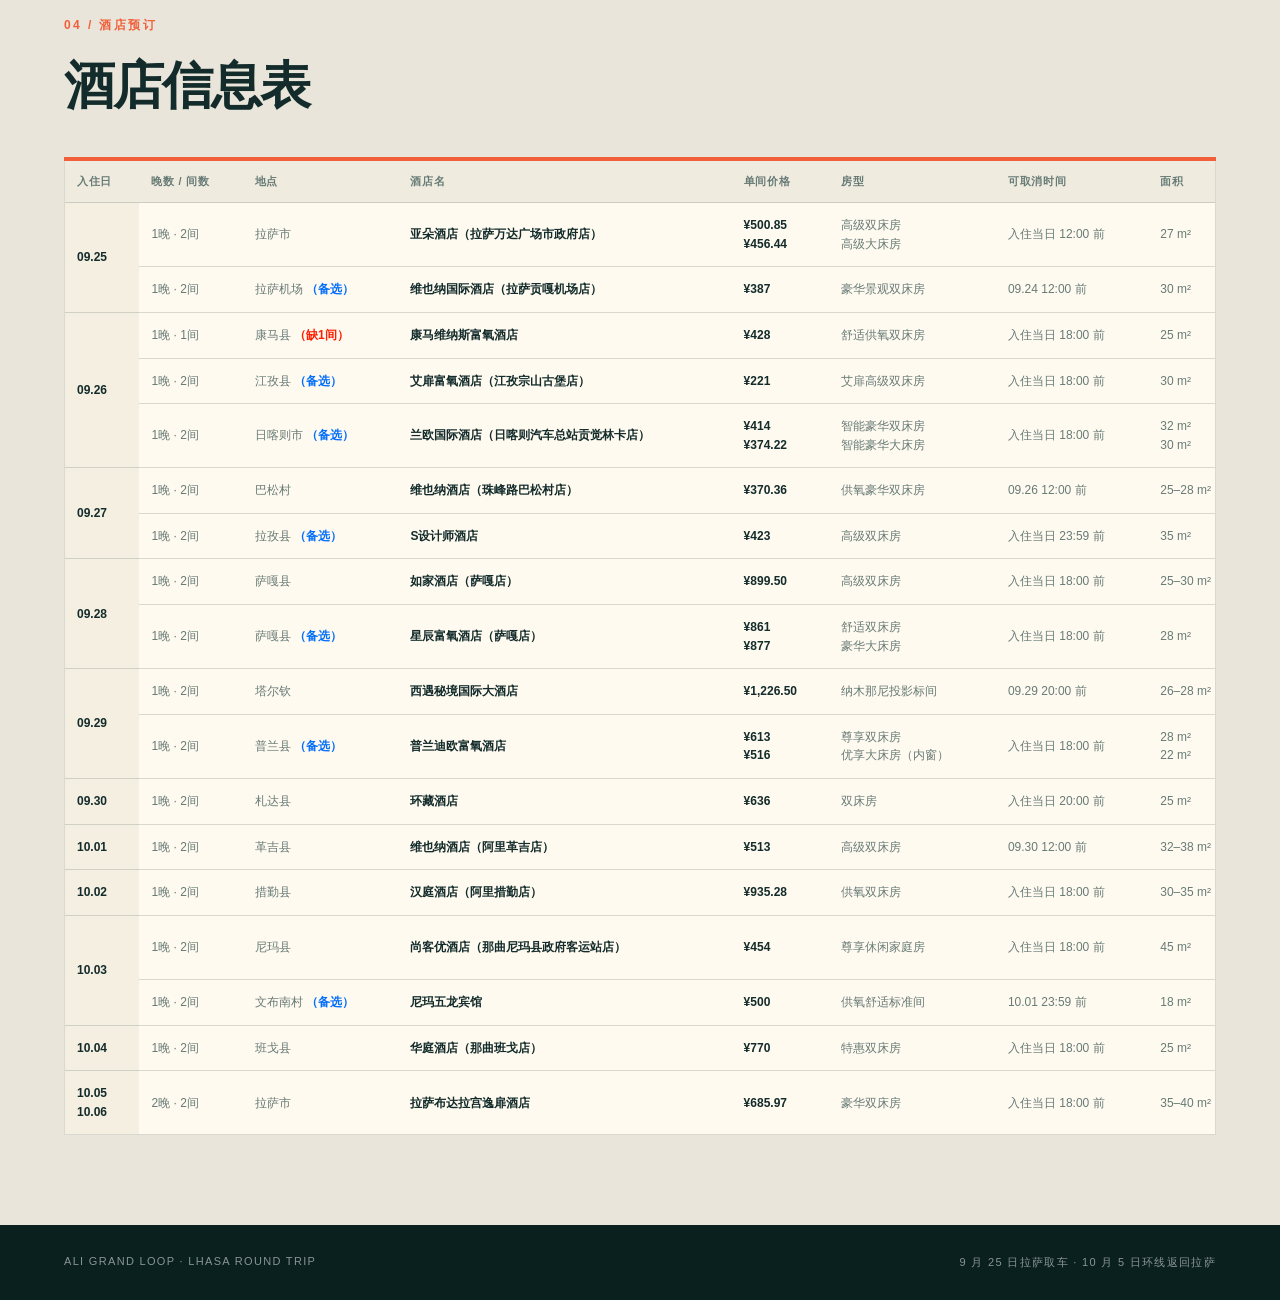
==== commit d40c6161: "新增10月3日返拉萨四套详细攻略并更新北岸施工信息" ====
--- a/tibet/index.html
+++ b/tibet/index.html
@@ -32,6 +32,7 @@
         <p>点击方案，地图与逐日行程同步切换。</p>
       </div>
       <p class="map-note"><strong>9 月 29 日新增：</strong><a href="tibet-cuoqin-guide.html">措勤转线新攻略与酒店改期清单 ↗</a>。萨嘎直达措勤，后半程提前 3 天，10 月 2 日回拉萨；下方仍保留原两方案。</p>
+      <p class="map-note"><strong>9 月 30 日新增：</strong><a href="tibet-return-options.html">10 月 3 日回拉萨 · 四套详细方案 ↗</a>。含美人尖与北岸湖宿、文布慢游、当雄休整、纳木措双视角，按日期比较并列出住宿待办。</p>
       <div class="trip-frame" aria-label="固定交通时间框架">
         <div><b>09.25 · 西藏航空 TV9950</b><span>10:05 杭州萧山 T3<br>16:30 拉萨贡嘎 T3 · 取车</span></div>
         <div class="drive-frame"><b>09.26—10.05</b><span>阿里中北线 / 阿里北线自驾</span></div>
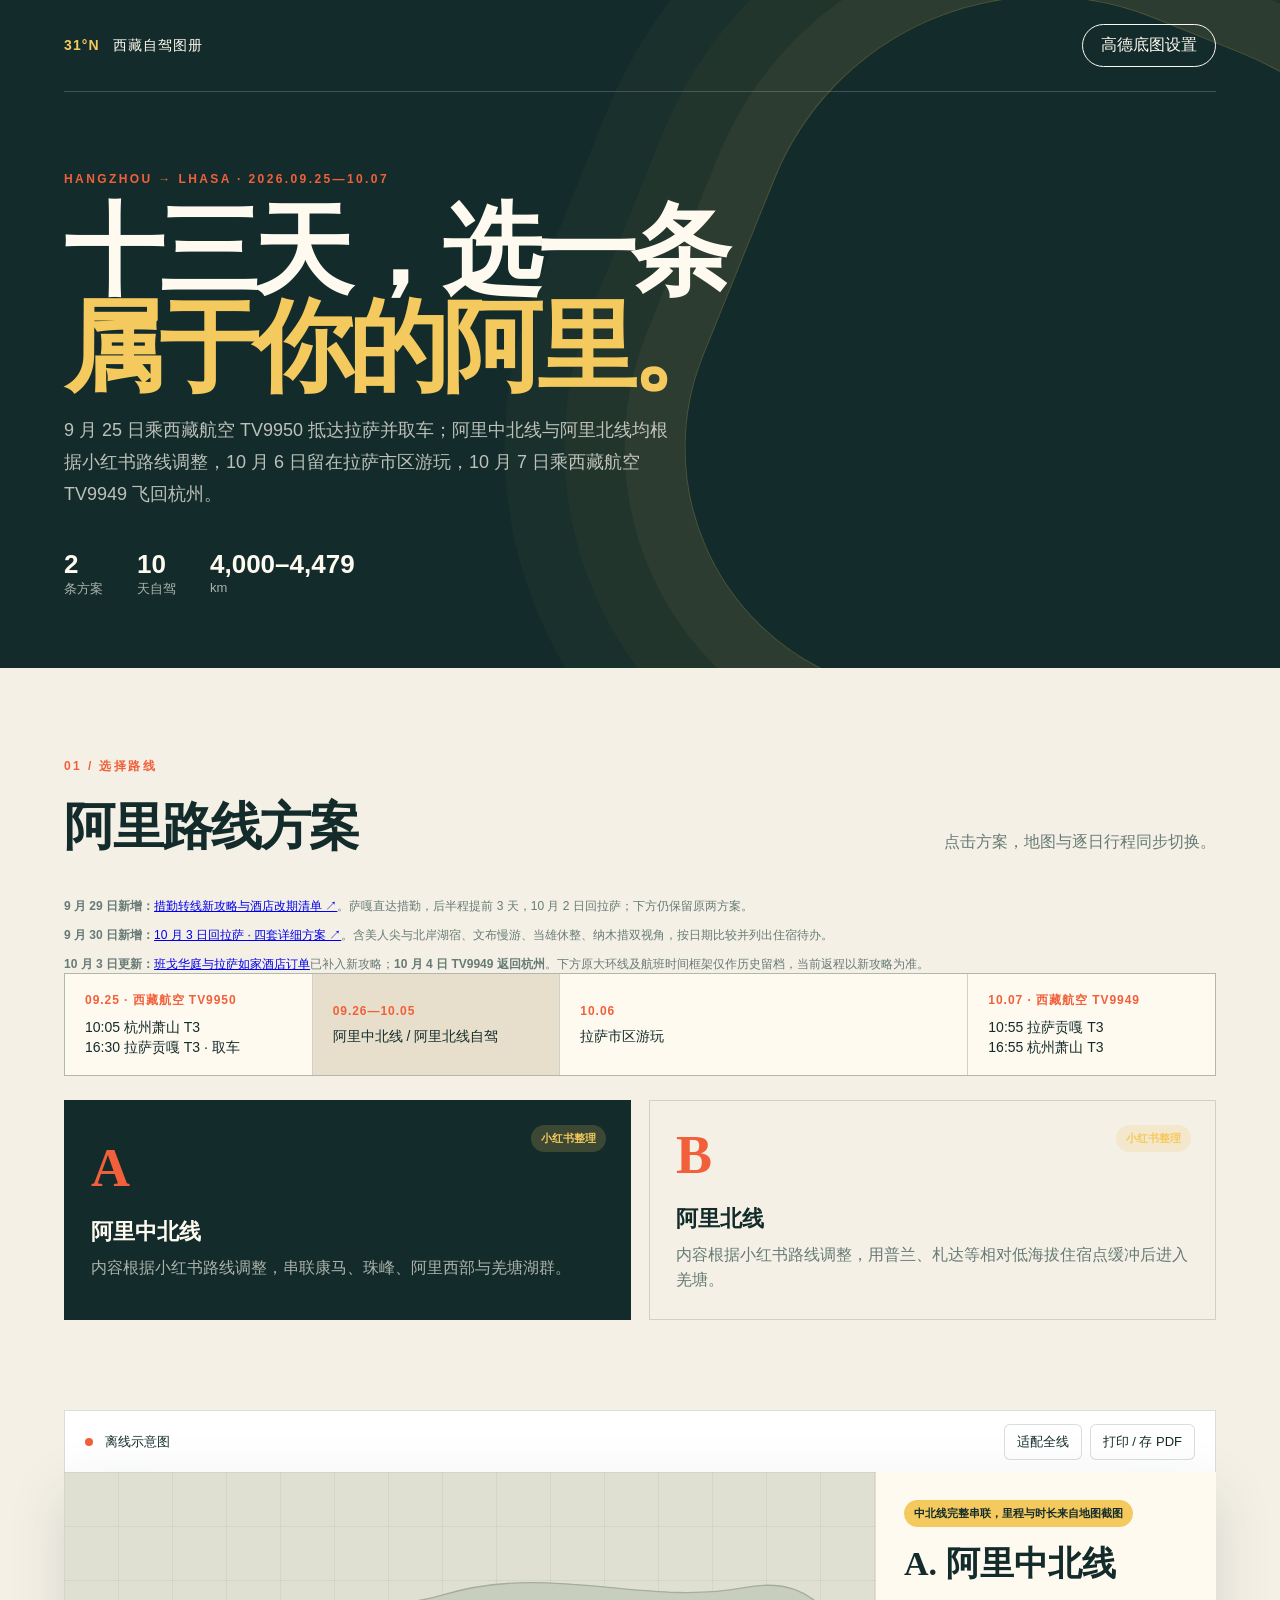
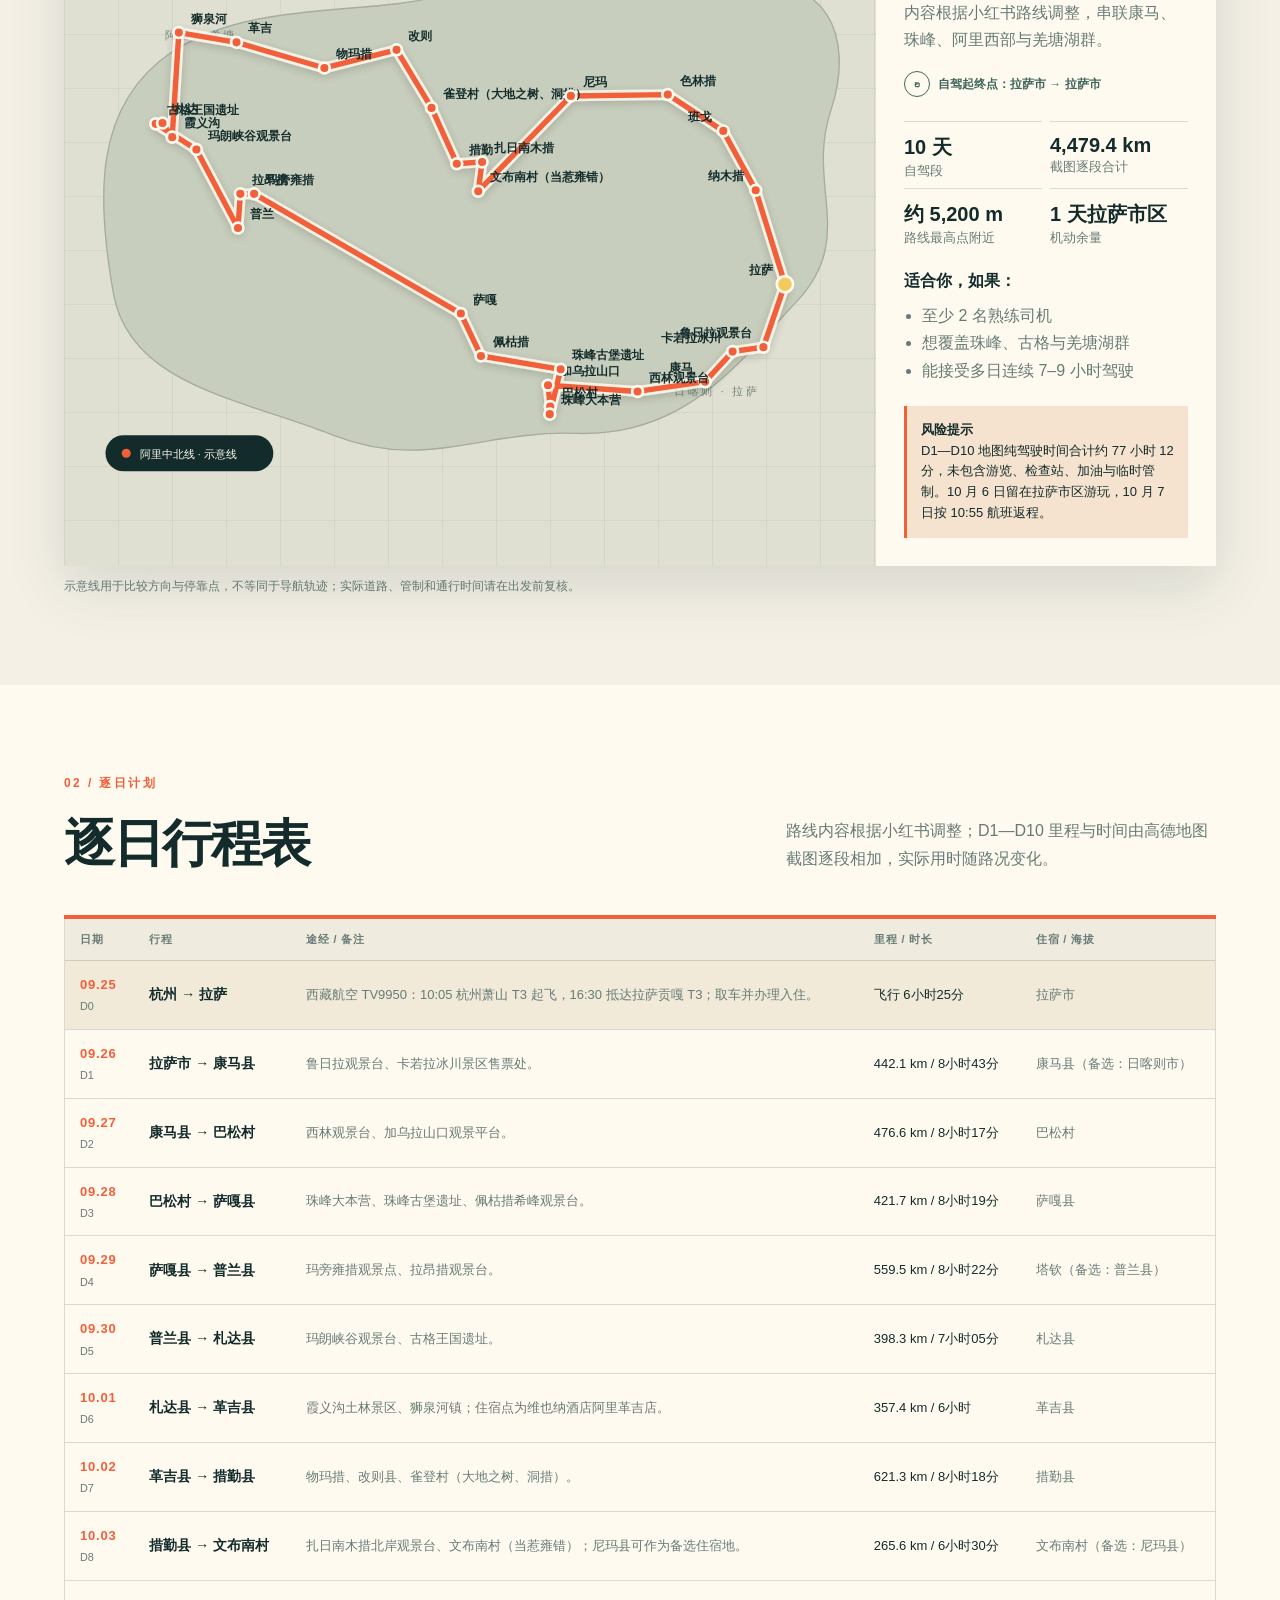
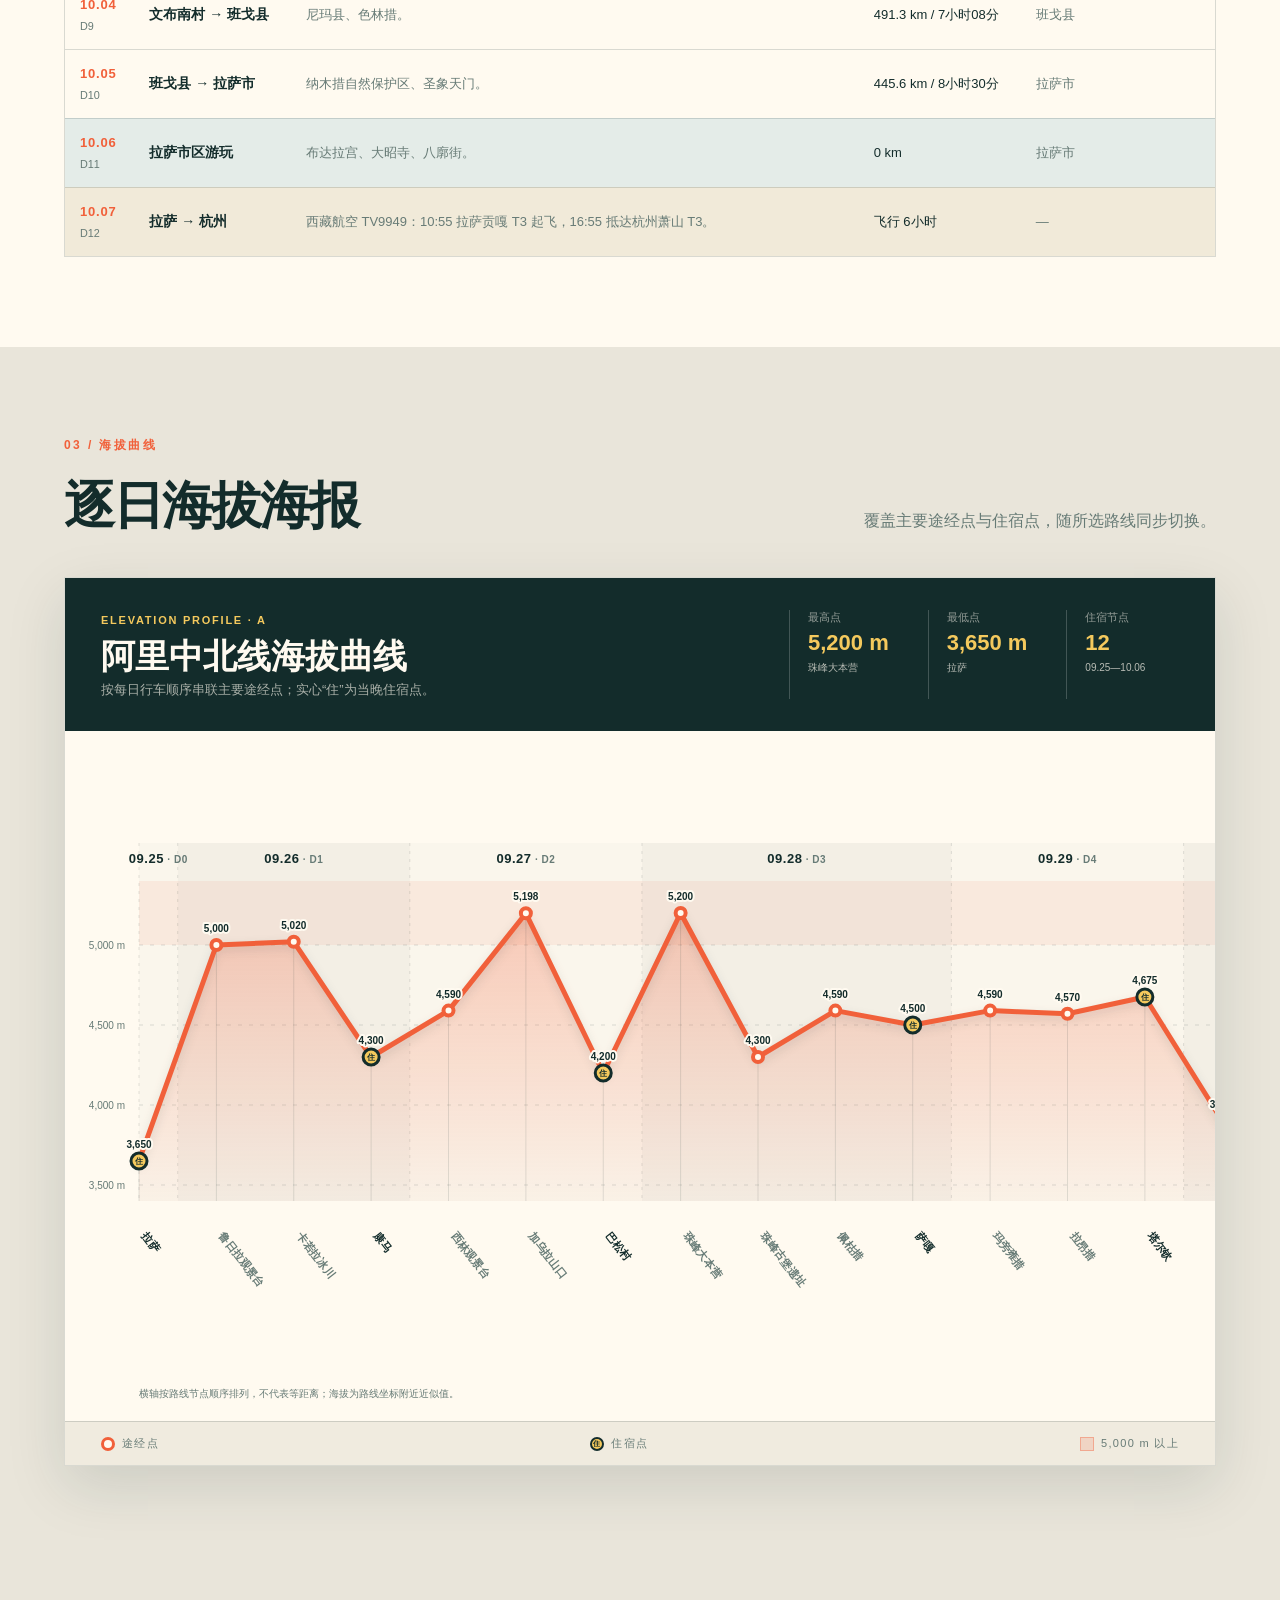
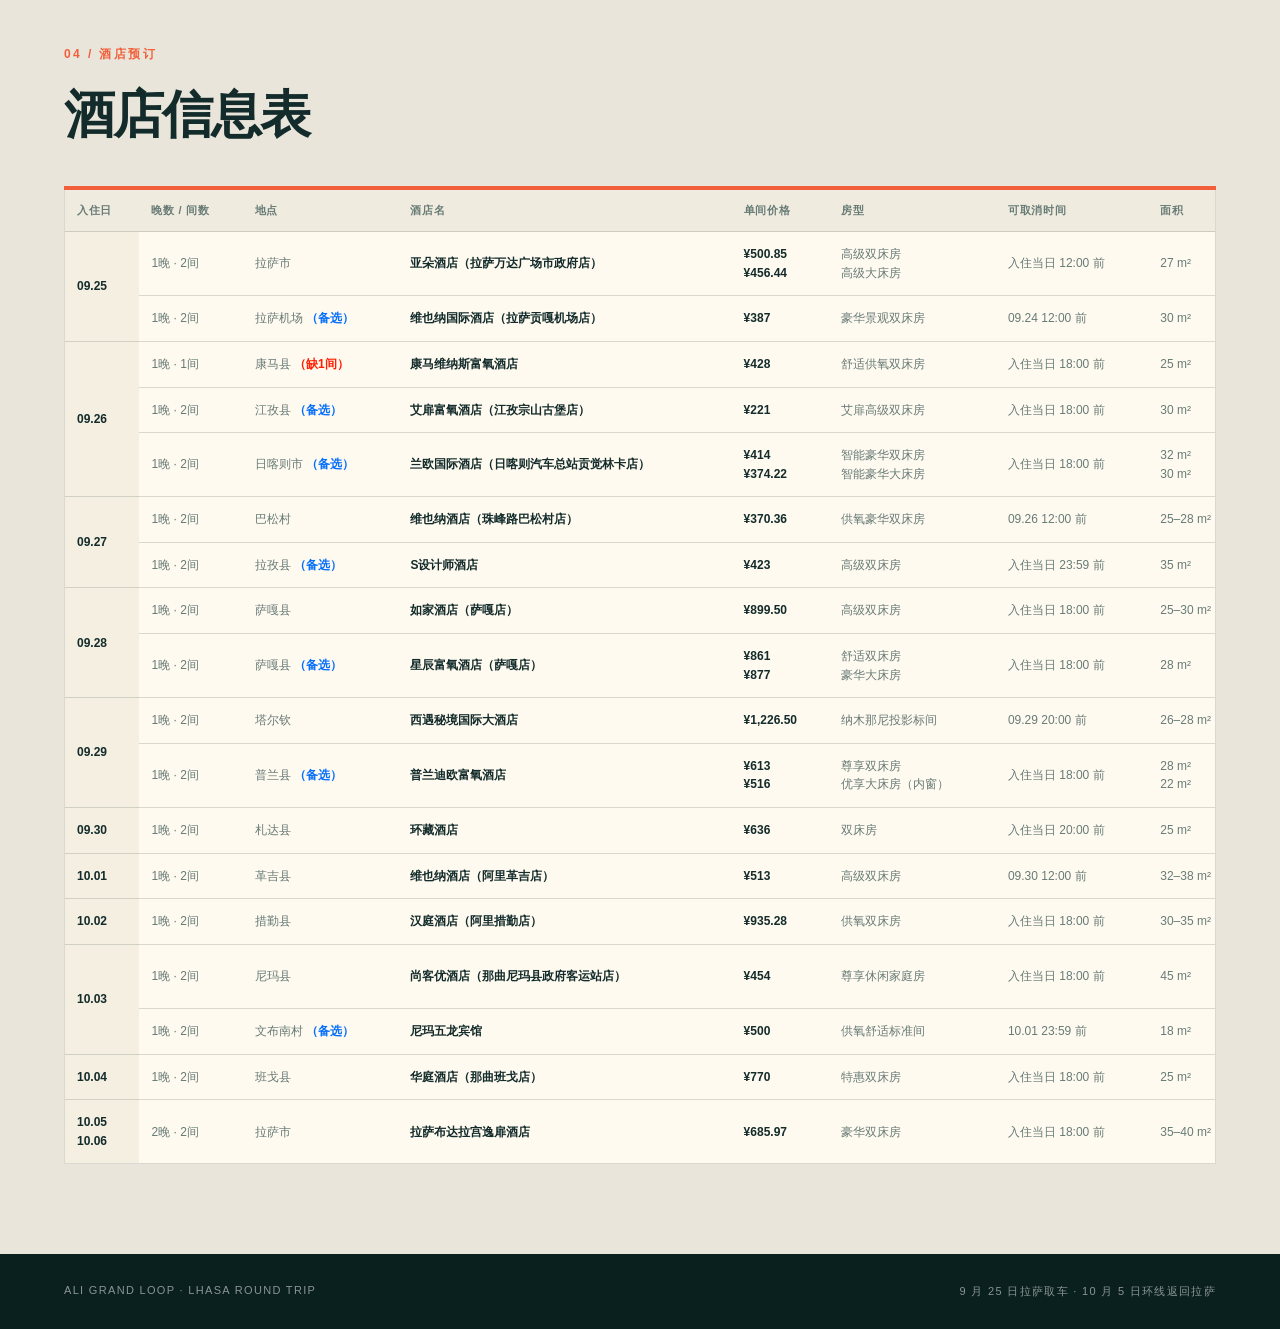
==== commit facc1cad: "更新班戈与拉萨酒店订单并将返杭日期改为10月4日" ====
--- a/tibet/index.html
+++ b/tibet/index.html
@@ -33,6 +33,7 @@
       </div>
       <p class="map-note"><strong>9 月 29 日新增：</strong><a href="tibet-cuoqin-guide.html">措勤转线新攻略与酒店改期清单 ↗</a>。萨嘎直达措勤，后半程提前 3 天，10 月 2 日回拉萨；下方仍保留原两方案。</p>
       <p class="map-note"><strong>9 月 30 日新增：</strong><a href="tibet-return-options.html">10 月 3 日回拉萨 · 四套详细方案 ↗</a>。含美人尖与北岸湖宿、文布慢游、当雄休整、纳木措双视角，按日期比较并列出住宿待办。</p>
+      <p class="map-note"><strong>10 月 3 日更新：</strong><a href="tibet-return-options.html#confirmed-stays">班戈华庭与拉萨如家酒店订单</a>已补入新攻略；<strong>10 月 4 日 TV9949 返回杭州</strong>。下方原大环线及航班时间框架仅作历史留档，当前返程以新攻略为准。</p>
       <div class="trip-frame" aria-label="固定交通时间框架">
         <div><b>09.25 · 西藏航空 TV9950</b><span>10:05 杭州萧山 T3<br>16:30 拉萨贡嘎 T3 · 取车</span></div>
         <div class="drive-frame"><b>09.26—10.05</b><span>阿里中北线 / 阿里北线自驾</span></div>
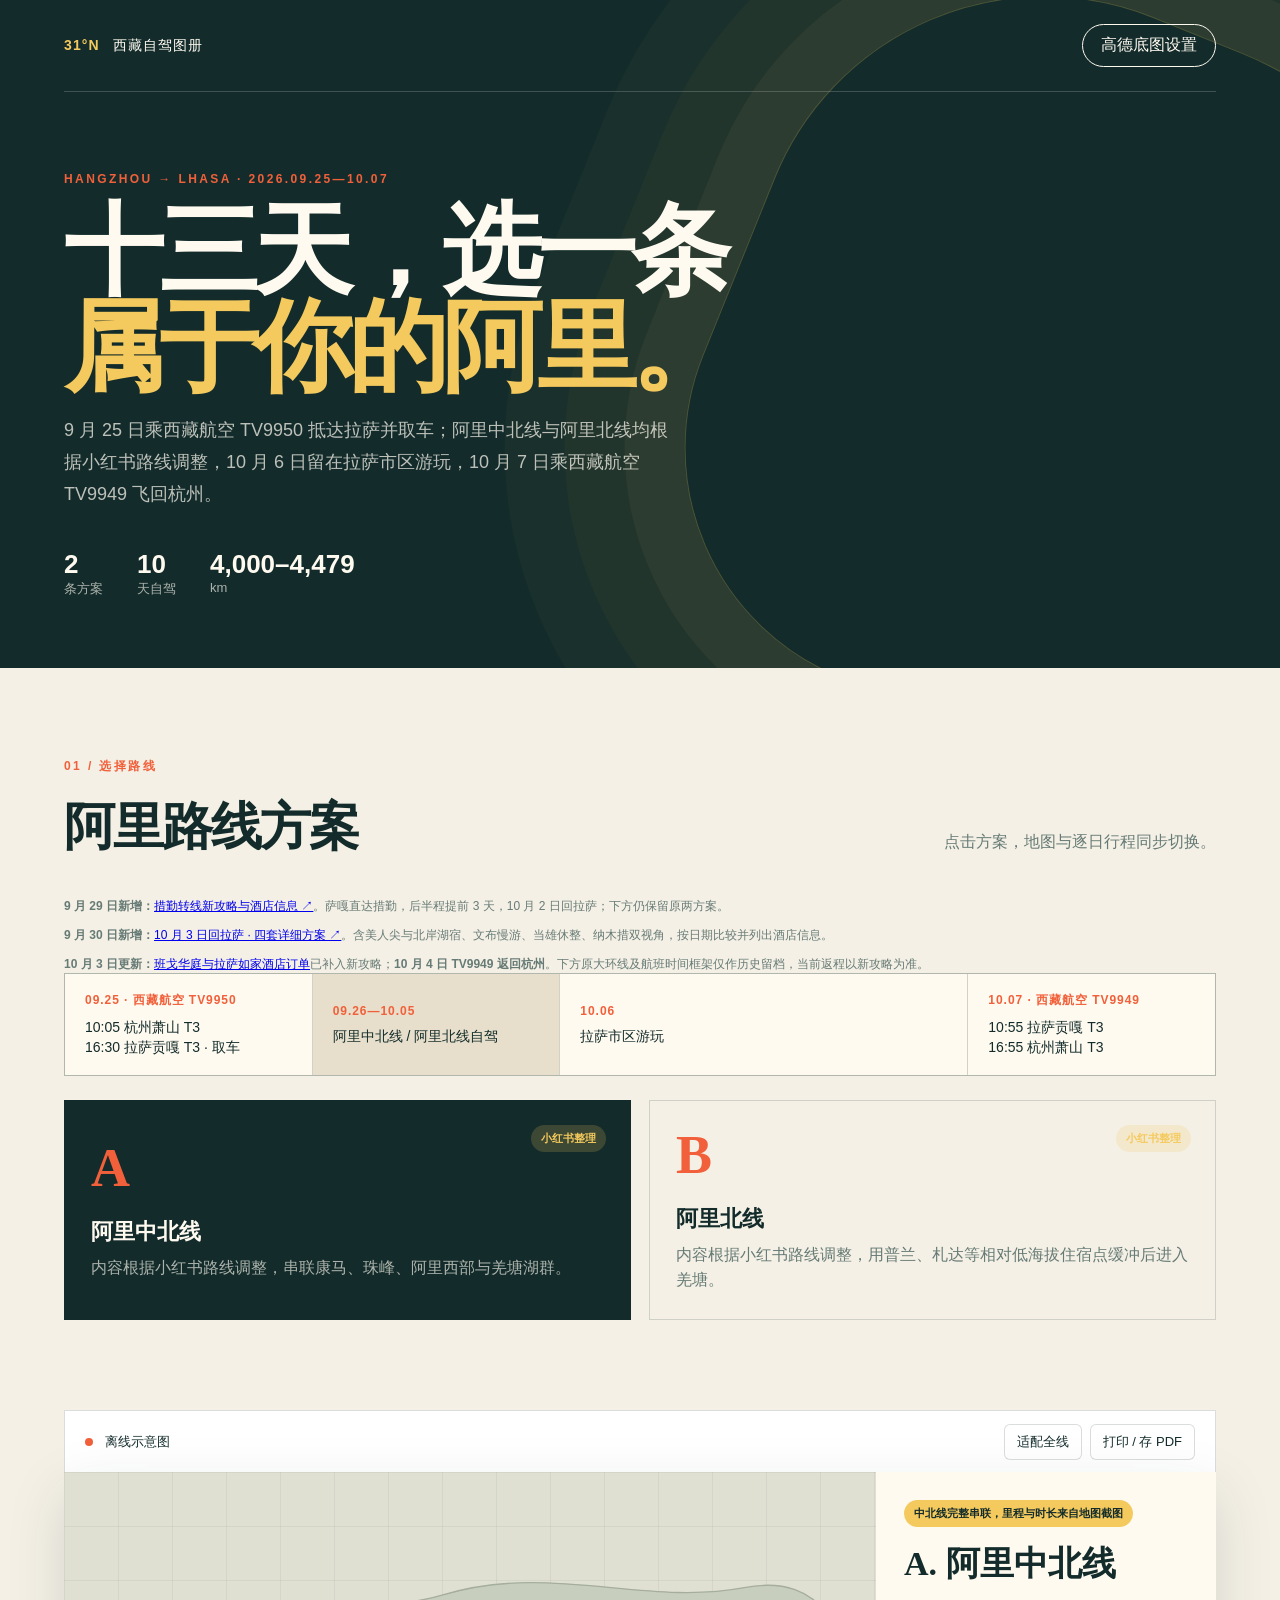
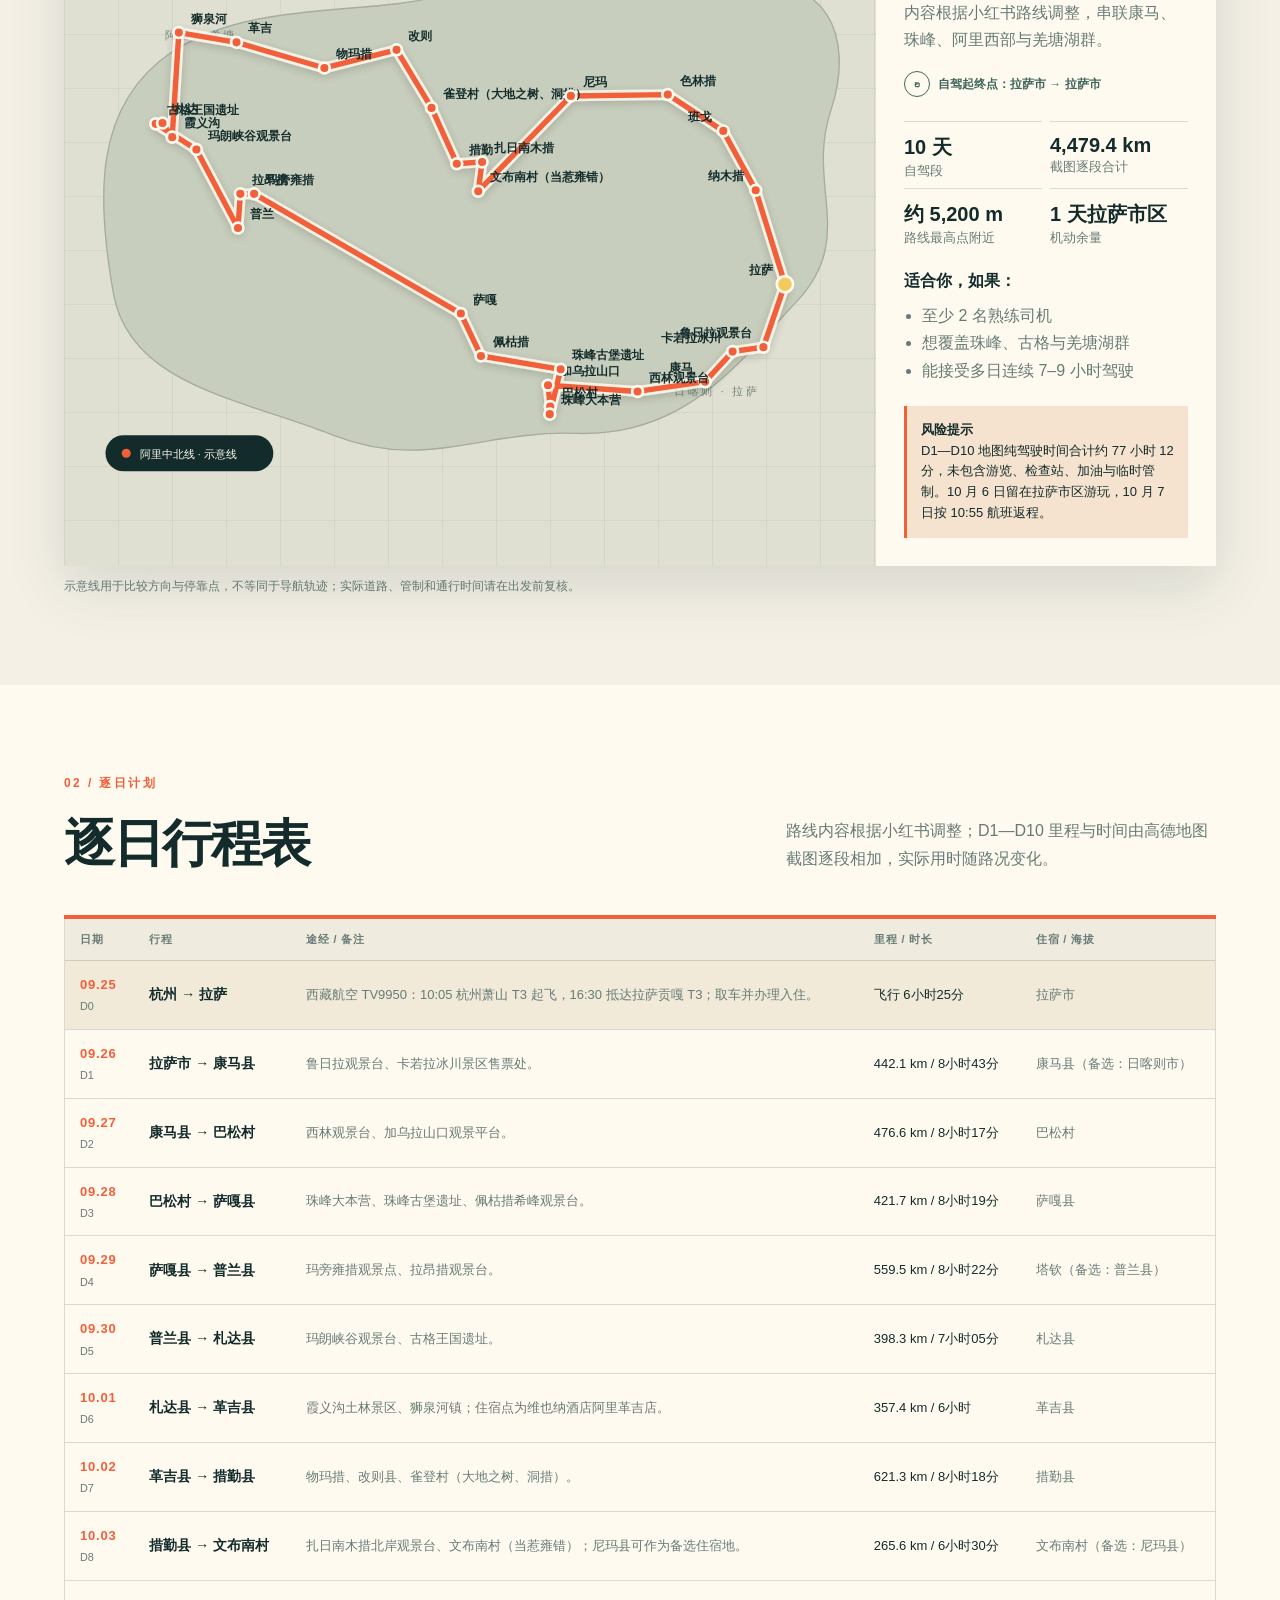
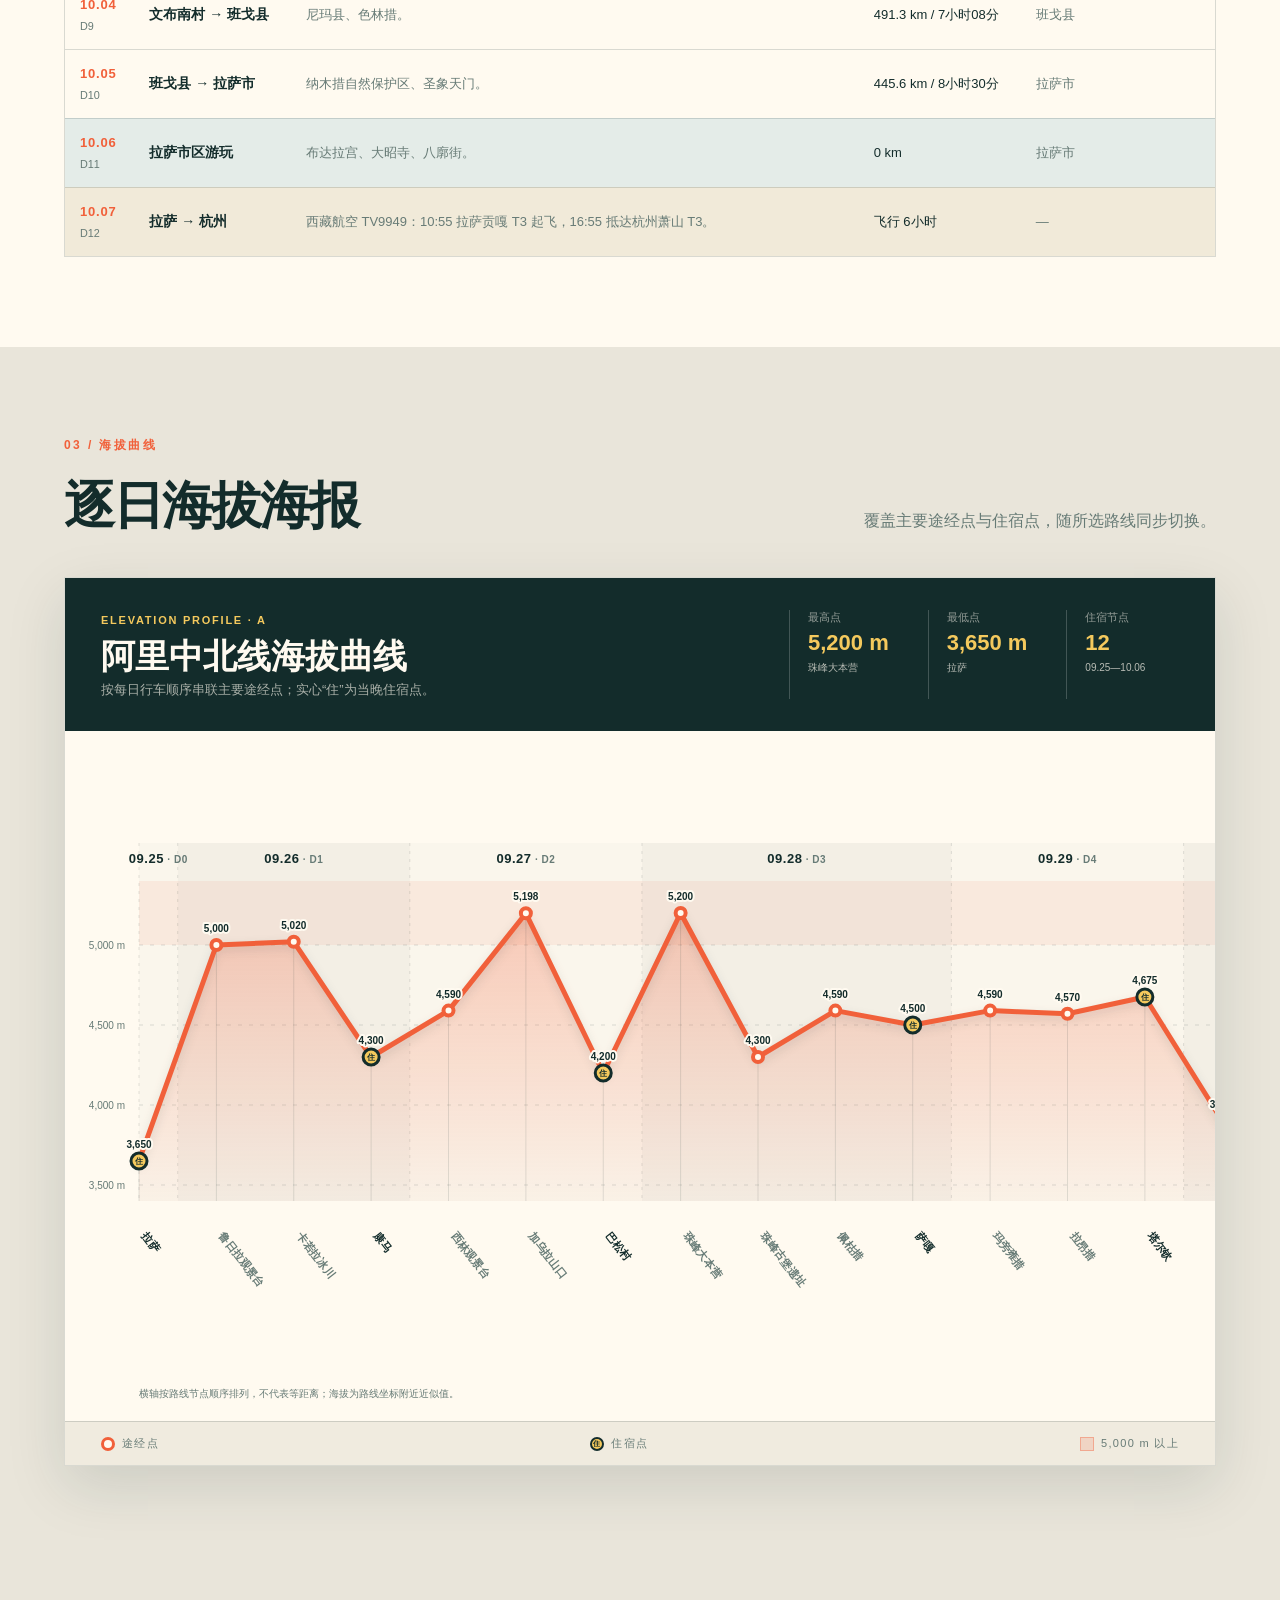
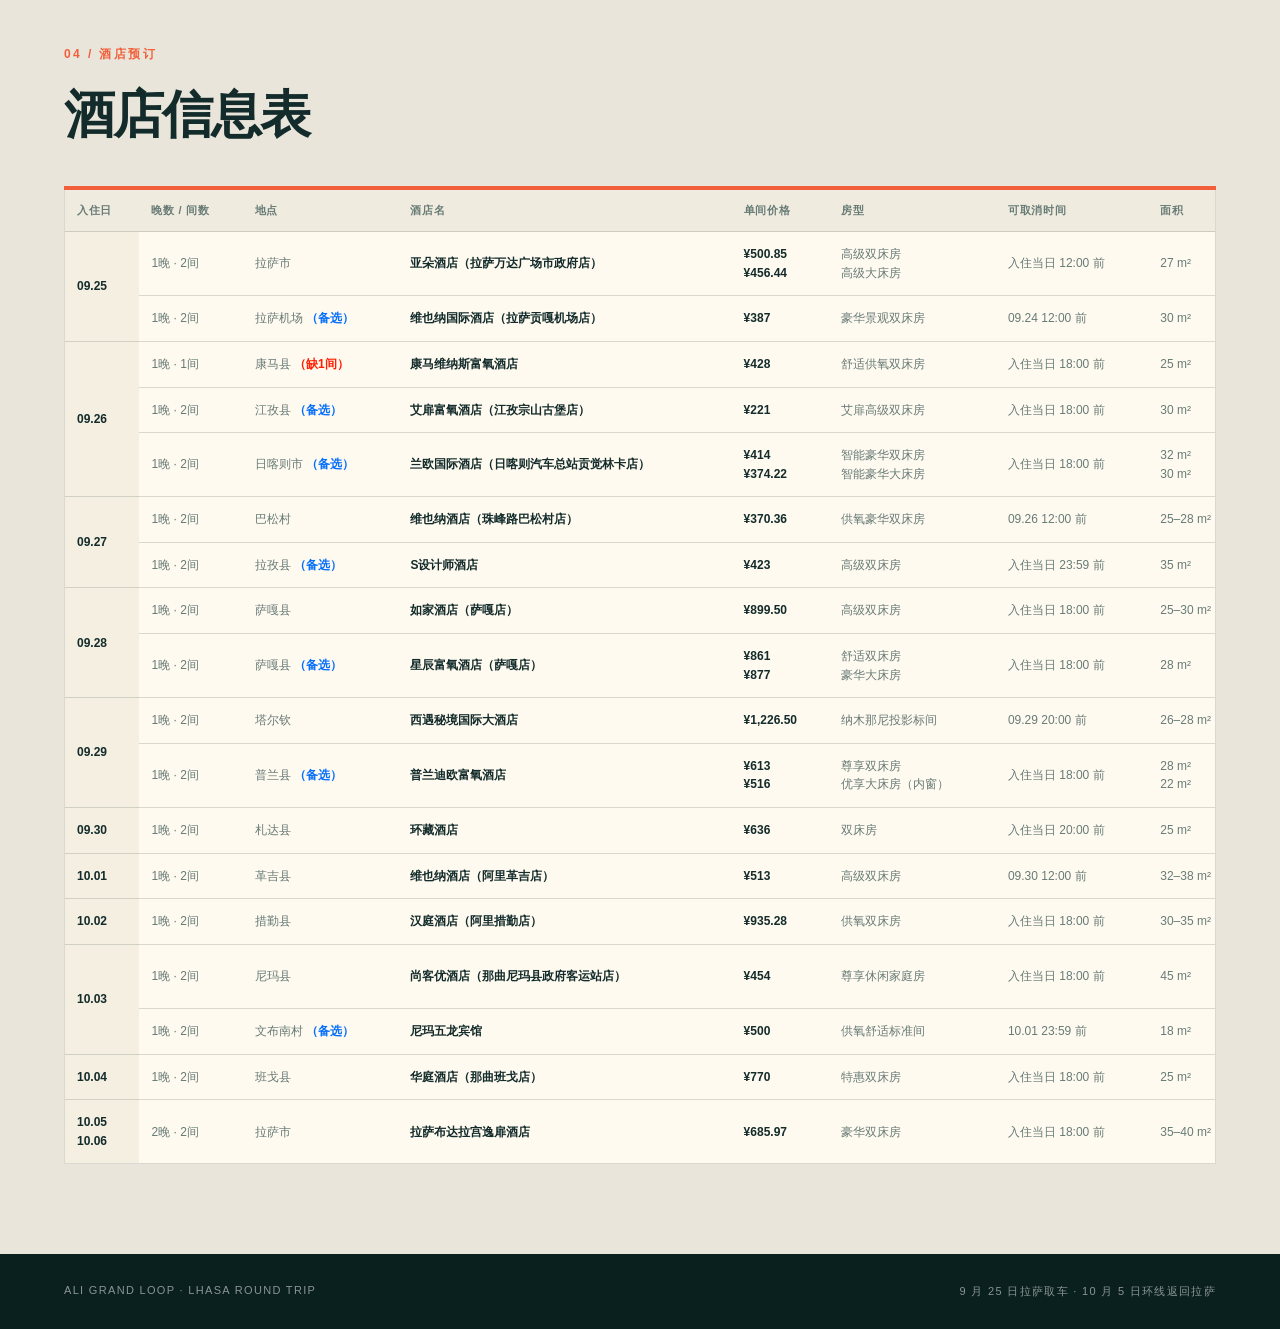
==== commit 45d3ffca: "将新攻略酒店改期栏目改为酒店信息表" ====
--- a/tibet/index.html
+++ b/tibet/index.html
@@ -31,8 +31,8 @@
         <div><p class="section-no">01 / 选择路线</p><h2 id="choose-title">阿里路线方案</h2></div>
         <p>点击方案，地图与逐日行程同步切换。</p>
       </div>
-      <p class="map-note"><strong>9 月 29 日新增：</strong><a href="tibet-cuoqin-guide.html">措勤转线新攻略与酒店改期清单 ↗</a>。萨嘎直达措勤，后半程提前 3 天，10 月 2 日回拉萨；下方仍保留原两方案。</p>
-      <p class="map-note"><strong>9 月 30 日新增：</strong><a href="tibet-return-options.html">10 月 3 日回拉萨 · 四套详细方案 ↗</a>。含美人尖与北岸湖宿、文布慢游、当雄休整、纳木措双视角，按日期比较并列出住宿待办。</p>
+      <p class="map-note"><strong>9 月 29 日新增：</strong><a href="tibet-cuoqin-guide.html">措勤转线新攻略与酒店信息 ↗</a>。萨嘎直达措勤，后半程提前 3 天，10 月 2 日回拉萨；下方仍保留原两方案。</p>
+      <p class="map-note"><strong>9 月 30 日新增：</strong><a href="tibet-return-options.html">10 月 3 日回拉萨 · 四套详细方案 ↗</a>。含美人尖与北岸湖宿、文布慢游、当雄休整、纳木措双视角，按日期比较并列出酒店信息。</p>
       <p class="map-note"><strong>10 月 3 日更新：</strong><a href="tibet-return-options.html#confirmed-stays">班戈华庭与拉萨如家酒店订单</a>已补入新攻略；<strong>10 月 4 日 TV9949 返回杭州</strong>。下方原大环线及航班时间框架仅作历史留档，当前返程以新攻略为准。</p>
       <div class="trip-frame" aria-label="固定交通时间框架">
         <div><b>09.25 · 西藏航空 TV9950</b><span>10:05 杭州萧山 T3<br>16:30 拉萨贡嘎 T3 · 取车</span></div>
